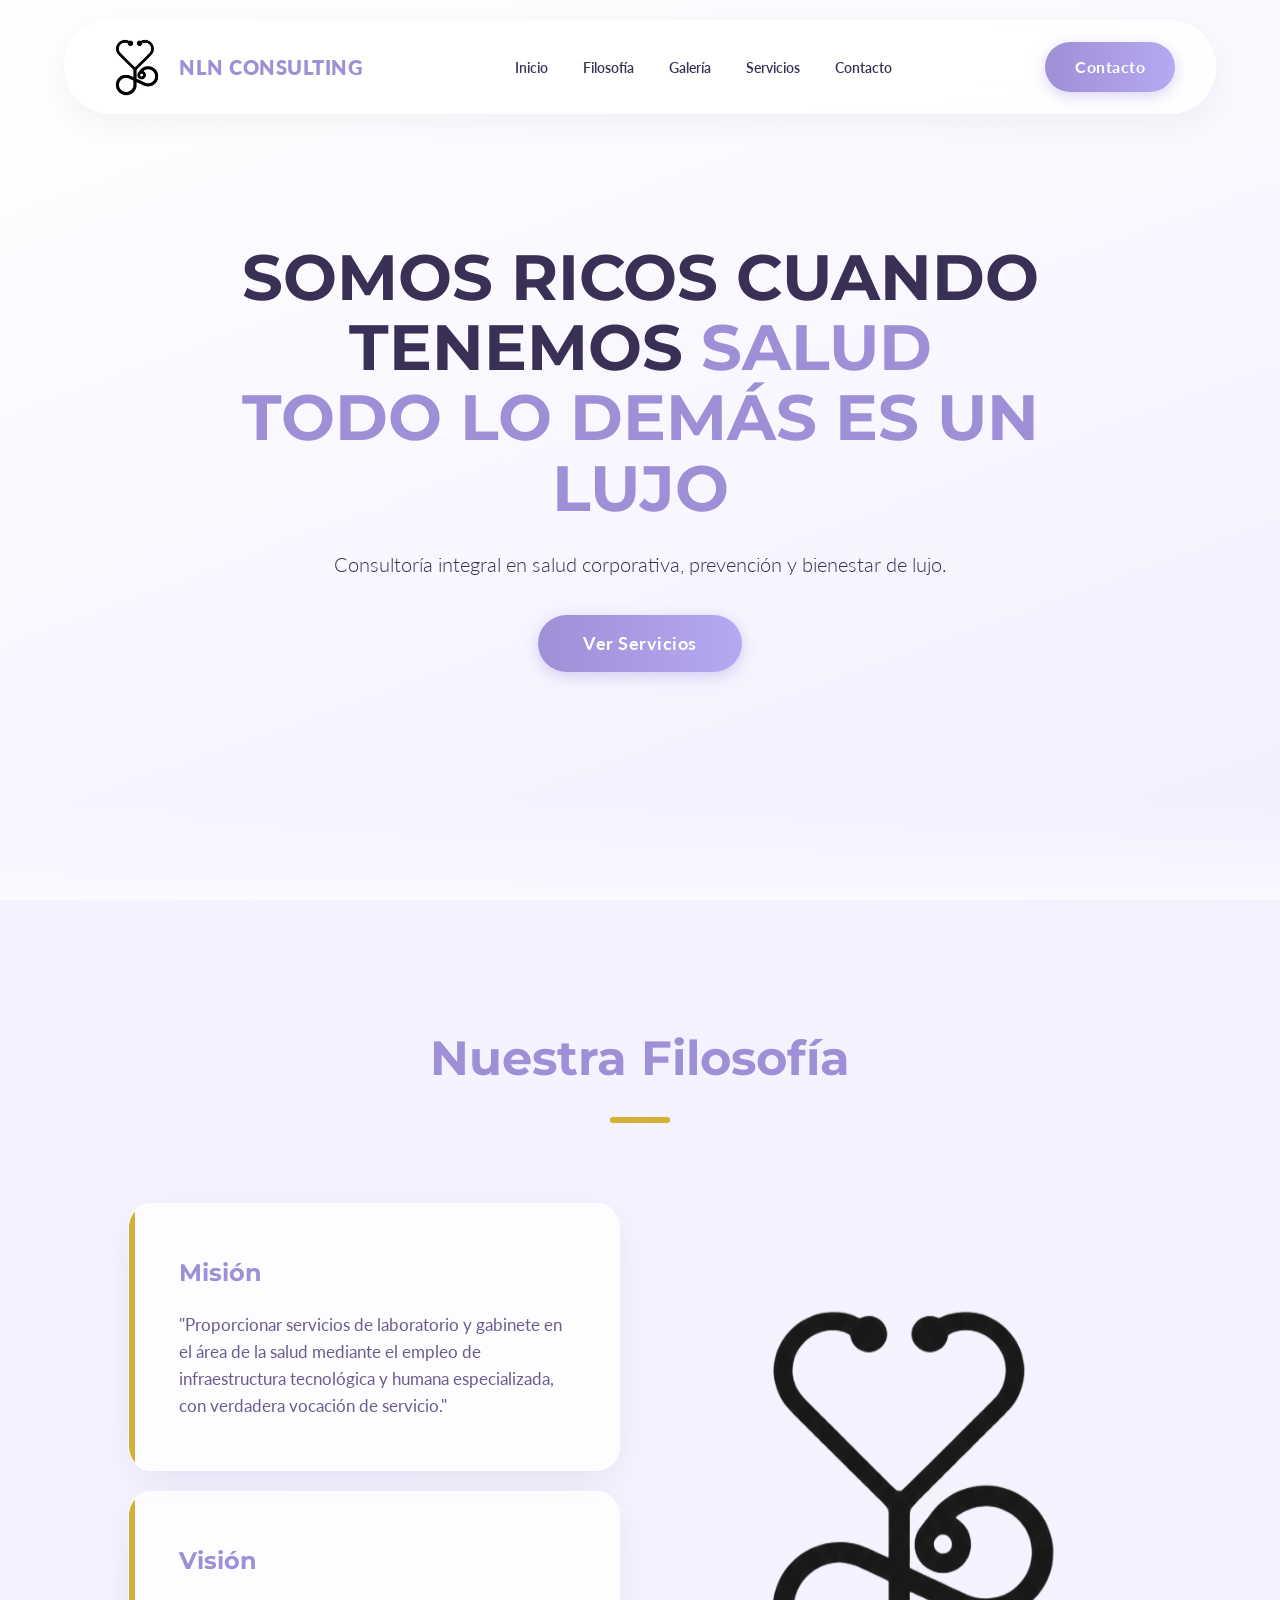
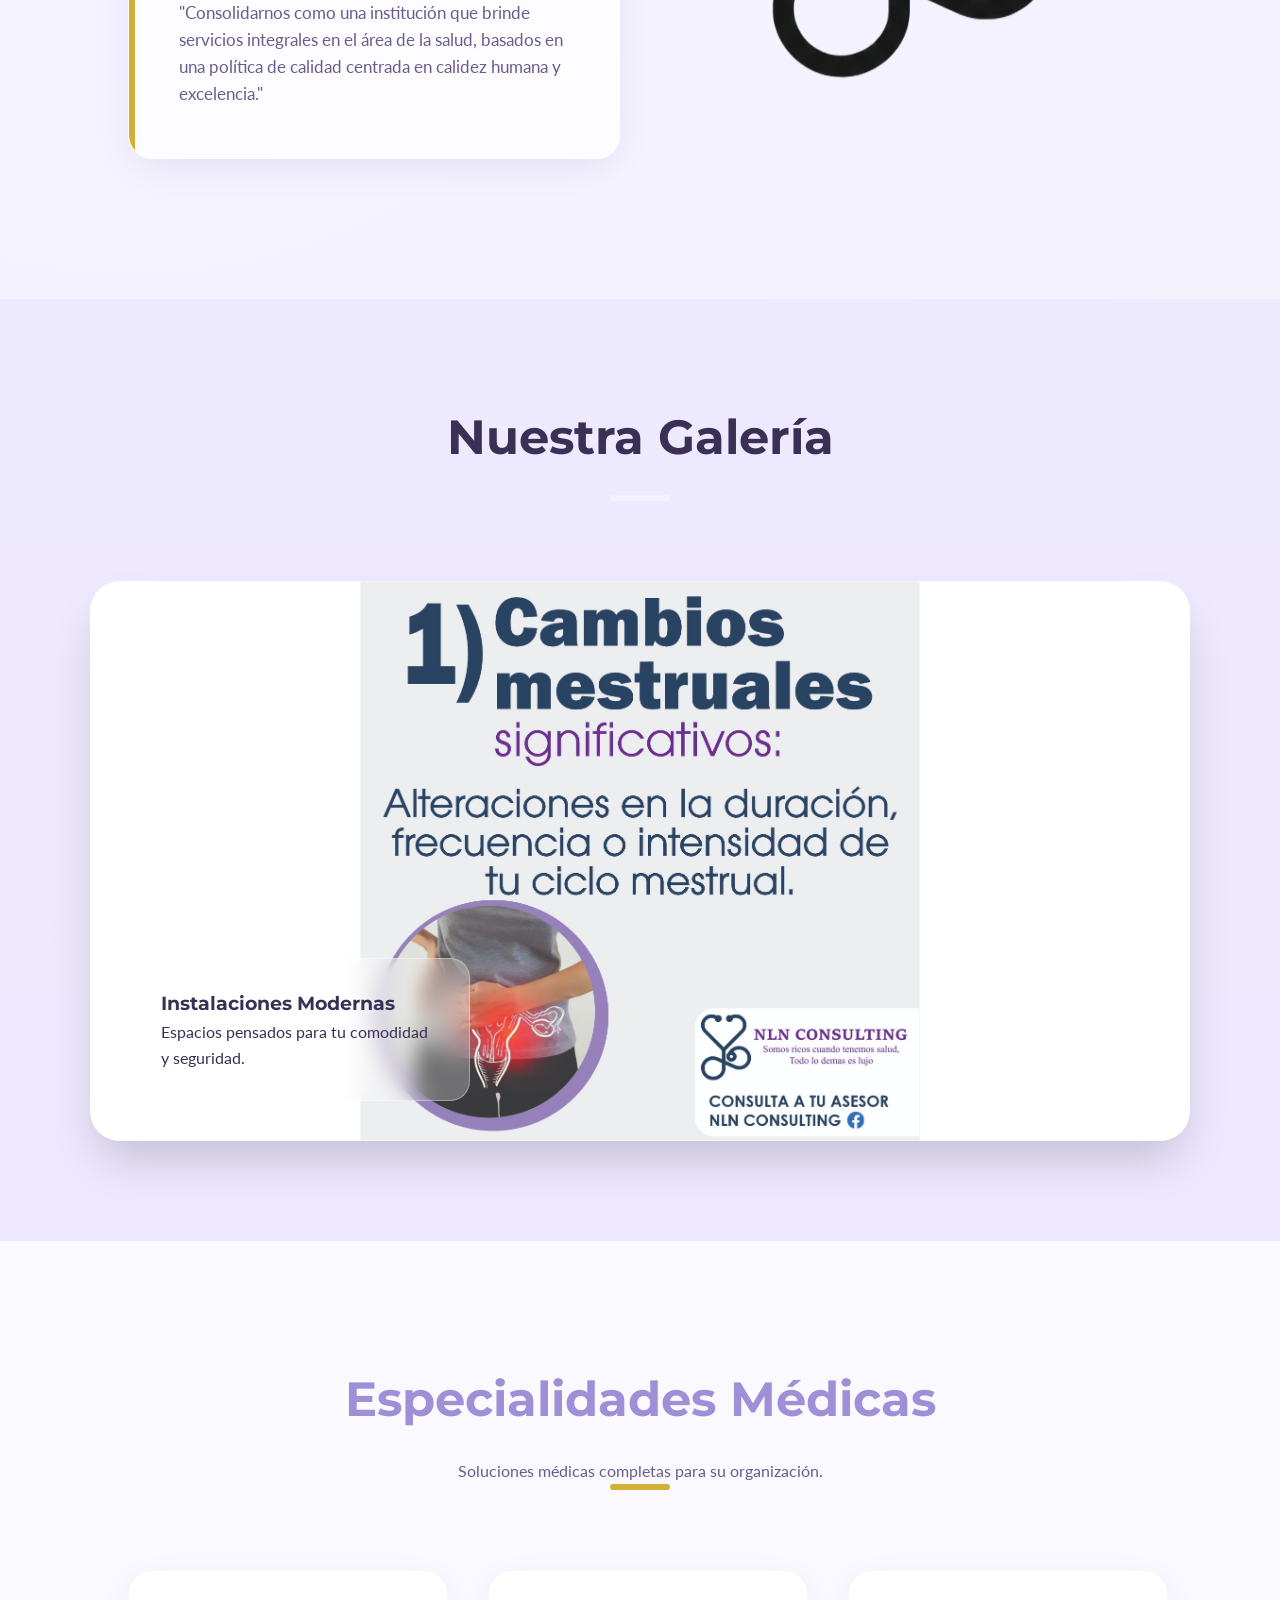
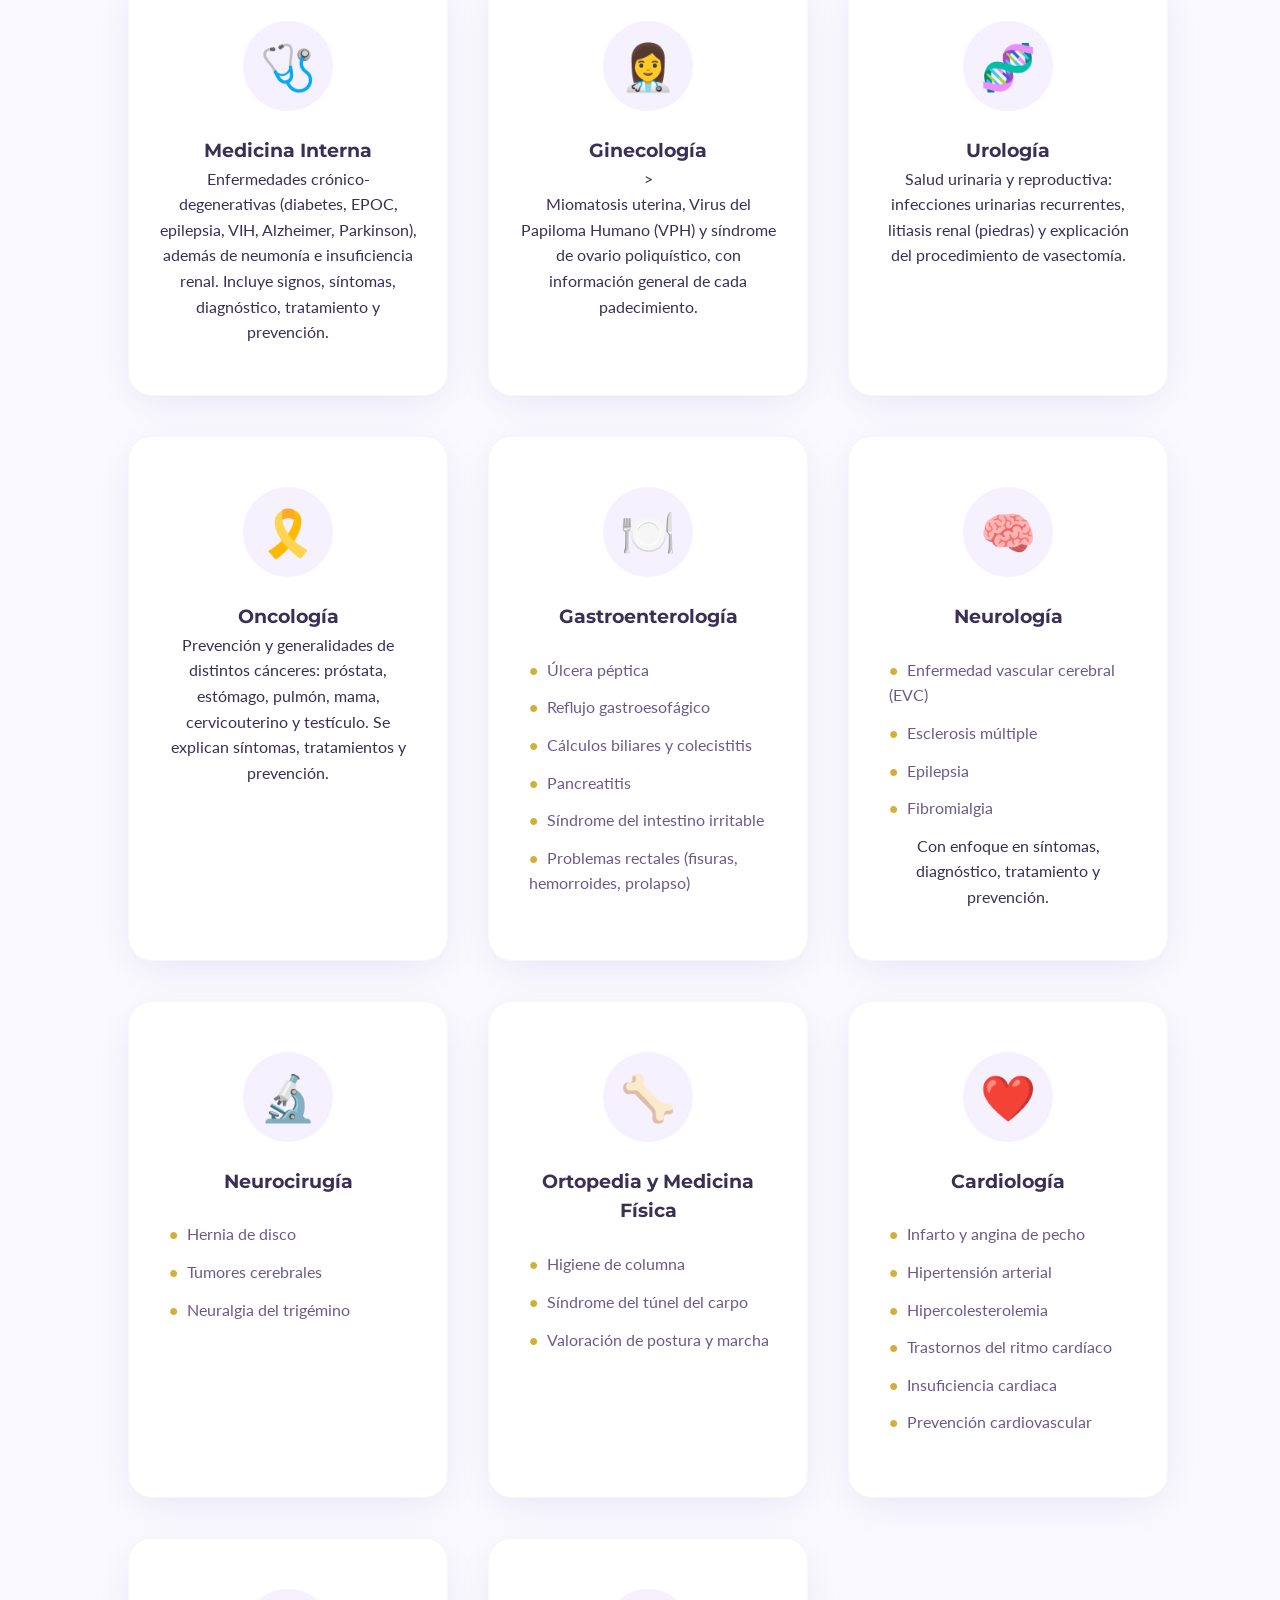
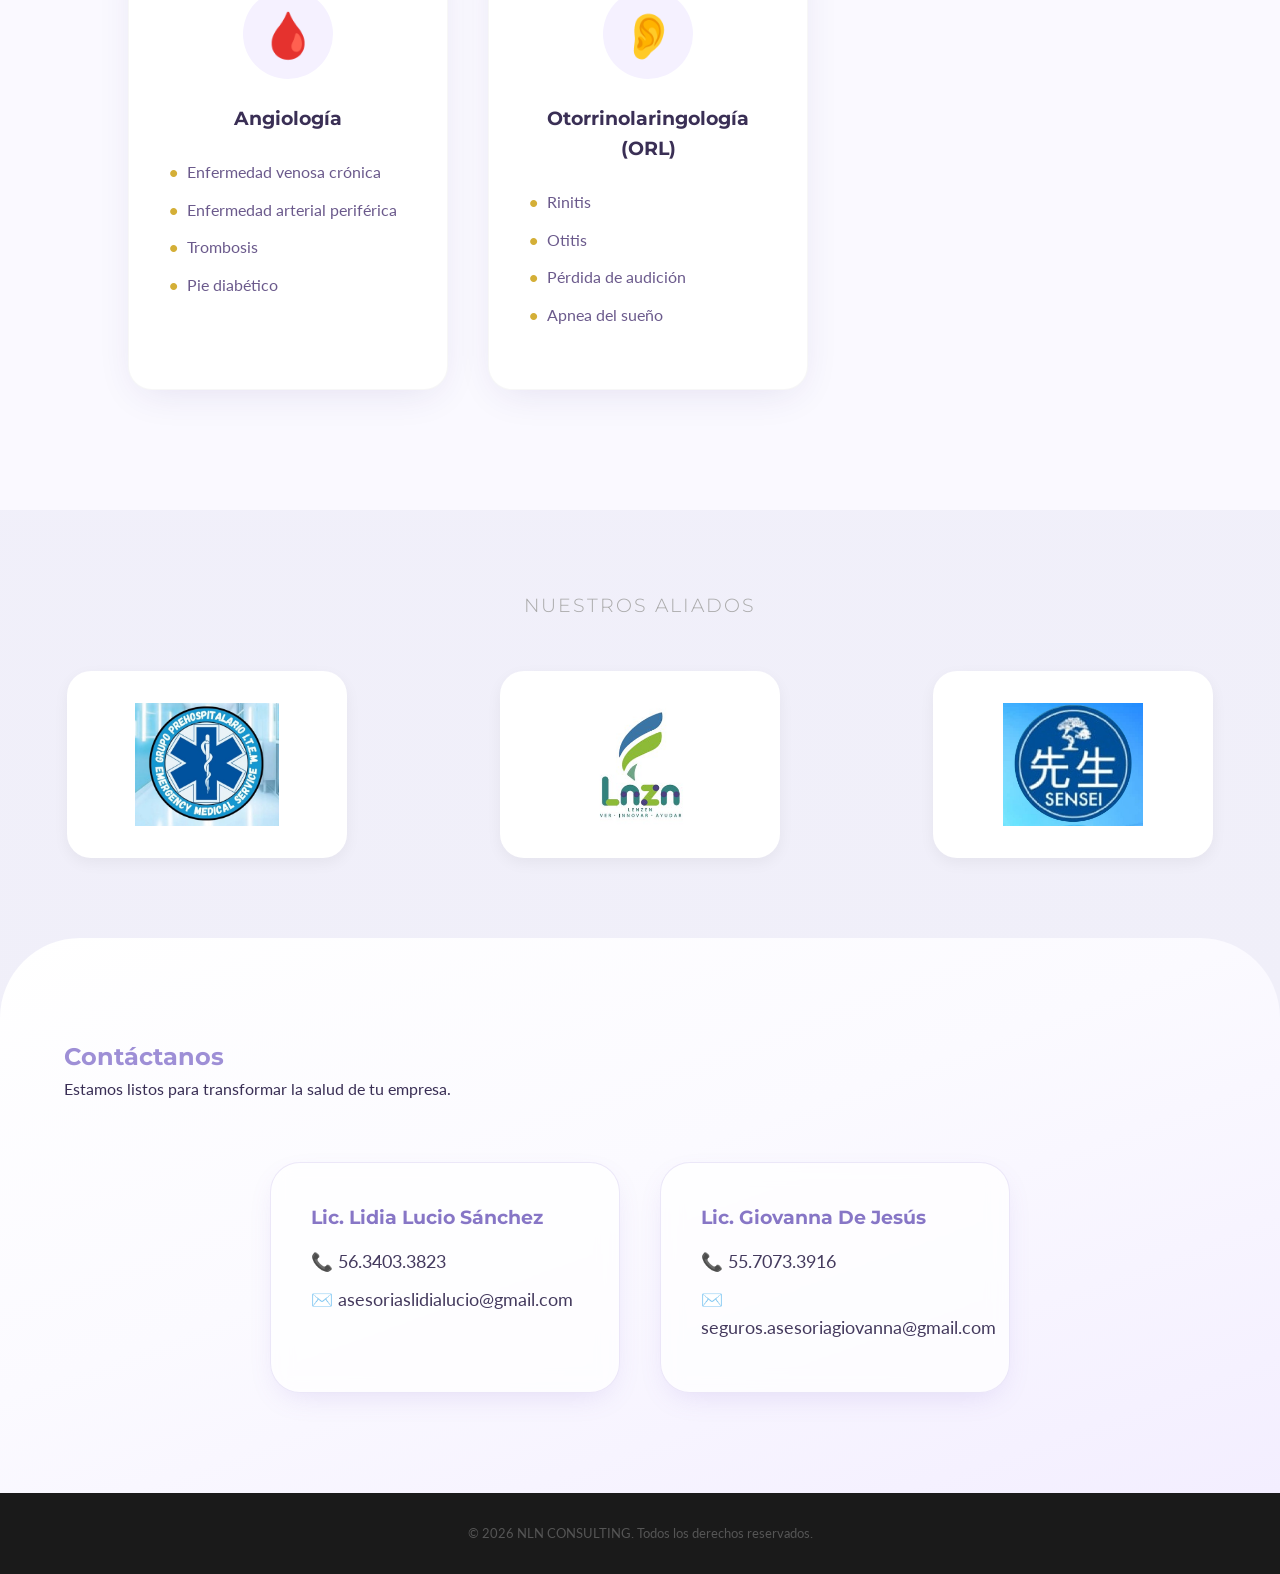
==== index.html @ aa566b7e "Actualizando rutas y corrigiendo mayúsculas para compatibilidad con Railway" ====
<!DOCTYPE html>
<html lang="es">
<head>
    <meta charset="UTF-8">
    <meta name="viewport" content="width=device-width, initial-scale=1.0">
    <link rel="icon" href="logo.ico" type="image/x-icon">
    <link rel="icon" href="logo.png" type="image/png" sizes="32x32">
    <title>NLN Consulting | Salud Corporativa Integral</title>
    <link href="https://fonts.googleapis.com/css2?family=Montserrat:wght@300;500;700;800&family=Lato:wght@300;400;700&display=swap" rel="stylesheet">
    
    <style>
     /* --- 1) CONFIGURACIÓN VISUAL · PALETA LILA SUAVE --- */
:root {
  /* Colores principales suaves */
  --primary: #9E8FD6;           /* Lila suave elegante */
  --primary-dark: #8776C6;      /* Lila un poco más intenso pero no rudo */
  --secondary: #CFC6F7;         /* Lila pastel */
  --secondary-light: #EEE9FF;   /* Lavanda muy clara */
  --accent: #E6DAFF;            /* Pastel para detalles */
  --gold: #D4AF37;

  /* Fondo y textos */
  --bg-body: #FAF9FF;           /* Blanco lavanda muy sutil */
  --text-main: #3A2F55;         /* Gris-lila legible */
  --text-light: #6B5A8C;        /* Secundario suave */

  /* Efectos Glass y sombras suaves */
  --glass-bg: rgba(255, 255, 255, 0.78);
  --glass-border: 1px solid rgba(255, 255, 255, 0.55);
  --glass-blur: blur(14px);
  --shadow-soft: 0 10px 40px -10px rgba(60, 35, 120, 0.12);
  --shadow-hover: 0 20px 50px -12px rgba(120, 90, 200, 0.25);

  --radius-card: 24px;
  --radius-btn: 50px;
}

* { margin: 0; padding: 0; box-sizing: border-box; }
html { scroll-behavior: smooth; }

body {
  font-family: 'Lato', sans-serif;
  color: var(--text-main);
  background-color: var(--bg-body);
  /* Fondo sutil para dar profundidad */
  background-image: radial-gradient(circle at 10% 20%, #F5F3FF 0%, #F0EFF9 90%);
  overflow-x: hidden;
  line-height: 1.6;
}

h1, h2, h3 { font-family: 'Montserrat', sans-serif; font-weight: 700; }

/* --- 2) NAVBAR (MODERNA FLOTANTE) --- */
.navbar {
  position: fixed;
  top: 20px;
  left: 50%;
  transform: translateX(-50%);
  width: 90%;
  max-width: 1200px;
  padding: 15px 40px;
  display: flex;
  justify-content: space-between;
  align-items: center;

  background: rgba(255, 255, 255, 0.85);
  backdrop-filter: var(--glass-blur);
  -webkit-backdrop-filter: var(--glass-blur);
  border: var(--glass-border);
  border-radius: 50px;

  z-index: 1000;
  box-shadow: 0 8px 32px rgba(0, 0, 0, 0.05);
  transition: all 0.3s ease;
}

.navbar.scrolled {
  top: 0;
  width: 100%;
  max-width: 100%;
  border-radius: 0 0 20px 20px;
  padding: 15px 5%;
}

.logo {
  font-size: 20px;
  font-weight: 800;
  color: var(--primary);
  letter-spacing: 0.5px;
  display: flex;
  align-items: center;
  gap: 12px;
}

.logo-icon {
  width: 62px;
  height: 62px;
  border-radius: 50%;
  display: flex;
  align-items: center;
  justify-content: center;
  font-size: 16px;
  color: white;
}

.nav-links { display: flex; gap: 35px; list-style: none; }

.nav-links a {
  text-decoration: none;
  color: var(--text-main);
  font-weight: 600;
  font-size: 0.9rem;
  position: relative;
  transition: color 0.3s;
}

.nav-links a::after {
  content: '';
  position: absolute;
  width: 0; height: 2px;
  bottom: -5px; left: 0;
  background-color: var(--primary);
  transition: width 0.3s;
}

.nav-links a:hover::after { width: 100%; }

/* Botón CTA en tonos suaves */
.btn-cita {
  padding: 12px 30px;
  background: linear-gradient(90deg, var(--primary) 0%, #B6A8F2 100%);
  color: white;
  border-radius: var(--radius-btn);
  text-decoration: none;
  font-weight: bold;
  box-shadow: 0 4px 15px rgba(150, 130, 220, 0.35);
  transition: all 0.3s ease;
  letter-spacing: 0.5px;
}
.btn-cita:hover {
  transform: translateY(-3px);
  box-shadow: 0 8px 20px rgba(140, 120, 220, 0.45);
}

/* --- 3) HERO (GLOBAL) · Base (no afecta a #inicio porque lo sobreescribimos abajo) --- */
.hero {
  min-height: 100vh;
  display: flex; align-items: center; justify-content: center;
  text-align: center;
  color: white;
  padding: 0 20px;
  position: relative;

  /* Mantenemos un estilo por default para otras páginas si lo usas */
  background: linear-gradient(135deg, rgba(45,36,56,0.9), rgba(74,64,99,0.7)),
              url('https://images.unsplash.com/photo-1576091160550-2187d80a16f7?ixlib=rb-1.2.1&auto=format&fit=crop&w=1950&q=80');
  background-size: cover;
  background-attachment: fixed;
  background-position: center;
}

/* Decoración de fondo abstracta */
.hero::before {
  content: '';
  position: absolute; bottom: 0; left: 0;
  width: 100%; height: 100px;
  background: linear-gradient(to top, var(--bg-body), transparent);
}

.hero-content { max-width: 900px; }

.hero h1 {
  font-size: clamp(2.2rem, 5vw, 4rem);
  margin-bottom: 25px;
  line-height: 1.1;
  text-shadow: 0 4px 10px rgba(0,0,0,0.25);
}

.hero p {
  font-size: 1.25rem;
  font-weight: 300;
  margin-bottom: 50px;
  color: rgba(255,255,255,0.9);
}

/* --- 3.1) HERO ESPECÍFICO DE INICIO (CLARO, ELEGANTE) --- */
/* Usamos el ID #inicio para que sea independiente */
#inicio.hero {
  color: var(--text-main);
  background: linear-gradient(160deg, #FFFFFF 0%, #F8F6FF 55%, #F2EEFF 100%);
  background-attachment: scroll; /* Evita el efecto 'fixed' que puede verse pesado */
}

/* Al ser fondo claro, forzamos los textos a tonos oscuros dentro del hero */
#inicio.hero h1,
#inicio.hero p { color: var(--text-main); text-shadow: none; }

/* Si en tu HTML dejaste spans en blanco (#ffffff), los neutralizamos aquí sin tocar el HTML */
#inicio.hero h1 span,
#inicio.hero p span {
  color: var(--primary) !important; /* Lila bonito para resaltar palabras */
}

/* --- 4) SECCIONES GENERALES --- */
section { padding: 120px 10%; position: relative; }

.section-header {
  text-align: center;
  margin-bottom: 80px;
  position: relative;
}

.section-header h2 {
  font-size: clamp(1.8rem, 4vw, 3rem);
  color: var(--primary);
  margin-bottom: 20px;
  position: relative; display: inline-block;
}

.section-header .line {
  width: 60px; height: 6px;
  background: var(--gold);
  margin: 0 auto; border-radius: 10px;
  transition: width 0.3s;
}
.section-header:hover .line { width: 120px; }

/* --- 5) FILOSOFÍA (Glass Cards) --- */
.philosophy-grid {
   display: flex;
    align-items: center;
    gap: 40px;
}

.philosophy-text {
    flex: 1;
}

.philosophy-logo {
    flex: 1;
    display: flex;
    justify-content: center;
    align-items: center;
}


.philosophy-logo img {
    width: 100%;
    height: auto;
    max-width: 410px; /* controla qué tan grande lo quieres */
    opacity: 0.9; /* opcional, elegante */
}

/* Tarjetas */
.philosophy-card {
    background: #fff;
    padding: 25px;
    border-radius: 12px;
    margin-bottom: 20px;
    box-shadow: 0 10px 25px rgba(0,0,0,0.08);
}


.philosophy-card {
  background: var(--glass-bg);
  border: var(--glass-border);
  padding: 50px;
  border-radius: var(--radius-card);
  box-shadow: var(--shadow-soft);
  transition: all 0.4s cubic-bezier(0.175, 0.885, 0.32, 1.275);
  position: relative; overflow: hidden;
}

.philosophy-card::before {
  content: ''; position: absolute; top: 0; left: 0;
  width: 6px; height: 100%;
  background: var(--gold);
  transition: height 0.3s;
}

.philosophy-card:hover {
  transform: translateY(-15px);
  box-shadow: var(--shadow-hover);
}

.philosophy-card h3 {
  color: var(--primary);
  margin-bottom: 20px;
  display: flex; align-items: center; gap: 15px;
  font-size: 1.5rem;
}
.philosophy-card p { color: var(--text-light); font-size: 1.05rem; }

/* --- 6) CARRUSEL --- */
.carousel-section {
  padding: 100px 0;
  background: linear-gradient(180deg, #EEEAFE 0%, #EDE7FF 100%);
  position: relative;
}

.carousel-container {
  width: 100%; max-width: 1100px; margin: 0 auto;
  height: 560px;
  border-radius: 30px;
  background-color: #ffffff; /* color de las bandas */
  box-shadow: 0 25px 50px -12px rgba(0, 0, 0, 0.2);
  overflow: hidden; position: relative;
}

.slide {
  position: absolute; inset: 0;
  opacity: 0; transform: scale(1.06);
  transition: opacity 1s ease, transform 6s linear;
  background-size: contain; 
  background-position: center;
  background-repeat: no-repeat;

}
.slide.active { opacity: 1; transform: scale(1); }

.slide-caption {
  position: absolute; left: 40px; right: 40px; bottom: 40px;
  background: rgba(255, 255, 255, 0.28);
  backdrop-filter: blur(10px);
  border: 1px solid rgba(255,255,255,0.35);
  padding: 30px; border-radius: 20px;
  color: var(--text-main);
  max-width: 340px;
  animation: fadeInUp 0.8s ease forwards;
}

/* --- 7) SERVICIOS --- */
.services-section { background-color: var(--bg-body); }

.services-grid {
  display: grid;
  grid-template-columns: repeat(auto-fit, minmax(320px, 1fr));
  gap: 40px; max-width: 1200px; margin: 0 auto;
}

.service-card {
  background: #ffffff;
  padding: 50px 30px;
  border-radius: var(--radius-card);
  text-align: center;
  border: 1px solid rgba(0,0,0,0.03);
  box-shadow: var(--shadow-soft);
  transition: all 0.4s ease;
  position: relative; z-index: 1;
}

.service-card:hover {
  transform: translateY(-10px);
  box-shadow: var(--shadow-hover);
}

.icon-box {
  font-size: 45px; margin-bottom: 25px;
  color: var(--primary);
  background: #F5F1FF;
  width: 90px; height: 90px; border-radius: 50%;
  display: inline-flex; align-items: center; justify-content: center;
  transition: transform 0.3s, background 0.3s, color 0.3s;
}

.service-card:hover .icon-box {
  transform: rotate(10deg) scale(1.1);
  background: var(--secondary); color: white;
}

.service-card ul {
  text-align: left; margin-top: 25px; list-style: none; color: var(--text-light);
}
.service-card li { margin-bottom: 12px; padding-left: 10px; }
.service-card li::before { content: "• "; color: var(--gold); font-weight: bold; margin-right: 5px; }

/* --- 8) PARTNERS --- */
.partners { padding: 80px 0; }
.partner-logos {
  display: flex; justify-content: center; gap: 30px; flex-wrap: wrap; margin-top: 50px;
}
/* Tarjeta base (puedes mantener tus estilos, ajusté padding y bordes) */
.partner-item {
  display: flex;
  align-items: center;
  justify-content: center;
  padding: 24px;                /* antes tenías 75px, era demasiado y puede “apretar” el logo */
  background: #fff;
  border-radius: 24px;          /* 55px es válido, pero 24px se ve más sobrio; ajusta a gusto */
  font-weight: 700;
  color: #999;
  box-shadow: 0 5px 15px rgba(0,0,0,0.05);
  transition: 0.3s;
  border: 1px solid transparent;

  /* Tamaño máximo del “marco” de cada logo */
  width: 100%;
  max-width: 280px;            /* controla el ancho de la tarjeta */
  aspect-ratio: 3 / 2;         /* crea una caja estable (3:2). Puedes usar 16/9 o 1/1 */
  overflow: hidden;            /* por si entra un logo con proporción rara */
}

/* Hover */
.partner-item:hover {
  color: var(--primary);
  border-color: var(--secondary);
  transform: translateY(-5px);
}

/* Imagen del logo: que conserve proporción y nunca se deforme */
.partner-item img {
  display: block;
  max-width: 90%;
  max-height: 90%;
  width: auto;                 /* ¡importante! que no estire horizontal */
  height: auto;                /* ¡importante! que no estire vertical */
  object-fit: contain;         /* encaja sin deformar dentro de la tarjeta */
  object-position: center;     /* centrado perfecto */
}

/* Grid contenedor (opcional si ya tienes estilos para .partner-logos) */
.partner-logos {
  display: grid;
  grid-template-columns: repeat(3, minmax(140px, 1fr));
  gap: 20px;
  justify-items: center;
  align-items: center;
}


/* --- 9) CONTACTO (GLOBAL) --- */
.contact {
  /* Antes era un gradiente oscuro; lo suavizamos globalmente */
  background: linear-gradient(180deg, #FFFFFF 0%, #F7F4FF 100%);
  color: var(--text-main);
  border-top-left-radius: 80px;
  border-top-right-radius: 80px;
  padding: 100px 5%;
}

/* --- 9.1) CONTACTO ESPECÍFICO #contacto (más blanco/elegante) --- */
#contacto.contact {
  background: linear-gradient(160deg, #FFFFFF 0%, #FBFAFF 45%, #F3EEFF 100%);
}

.contact-flex {
  display: flex; justify-content: center; gap: 40px; margin-top: 60px; flex-wrap: wrap;
}

.contact-box {
  background: rgba(255,255,255,0.75);
  padding: 40px; border-radius: 30px; width: 350px;
  backdrop-filter: blur(10px);
  border: 1px solid rgba(160,140,220,0.20);
  transition: transform 0.3s, background 0.3s, border-color 0.3s, box-shadow 0.3s;
  box-shadow: 0 10px 30px -10px rgba(120, 90, 200, 0.18);
}

.contact-box:hover {
  transform: translateY(-4px);
  background: rgba(255,255,255,0.92);
  border-color: rgba(120,90,200,0.35);
  box-shadow: 0 18px 40px -14px rgba(120, 90, 200, 0.28);
}

.contact h2 { color: var(--primary); }
.contact-box h3 { margin-bottom: 15px; color: var(--primary-dark); }
.contact-box p { font-size: 1.1rem; margin-bottom: 10px; opacity: 0.95; }

/* --- 10) ANIMACIONES DE SCROLL (REVEAL) --- */
.reveal { opacity: 0; transform: translateY(50px); transition: all 0.8s ease; }
.reveal.active { opacity: 1; transform: translateY(0); }

@keyframes fadeInUp {
  from { opacity: 0; transform: translateY(30px); }
  to { opacity: 1; transform: translateY(0); }
}

/* --- 11) RESPONSIVE --- */
@media (max-width: 768px) {
  .navbar {
    width: 100%; top: 0; border-radius: 0;
    justify-content: space-between; padding: 15px 20px;
  }
  .nav-links { display: none; }

  .hero h1 { font-size: clamp(1.8rem, 6vw, 2.5rem); }
  .philosophy-grid { grid-template-columns: 1fr; }
  .section-header h2 { font-size: 2rem; }
  .carousel-container { height: 400px; }
  .contact { border-radius: 40px 40px 0 0; }
}

    </style>
</head>
<body>

    <nav class="navbar">
        <div class="logo">
            <img class="logo-icon" src="logo.png" alt="NLN Consulting" />
            <span class="logo-text">NLN CONSULTING</span>
        </div>
        <ul class="nav-links">
            <li><a href="#inicio">Inicio</a></li>
            <li><a href="#nosotros">Filosofía</a></li>
            <li><a href="#galeria">Galería</a></li>
            <li><a href="#servicios">Servicios</a></li>
            <li><a href="#contacto">Contacto</a></li>
        </ul>
        <a href="#contacto" class="btn-cita">Contacto</a>
    </nav>


<section id="inicio" class="hero">
  <div class="hero-content">
    <h1>
      SOMOS RICOS CUANDO <br>
      TENEMOS <span style="color:#ffffff;">SALUD</span><br>
      <span style="color:#ffffff;">TODO LO DEMÁS ES UN LUJO</span>
    </h1>
    <p>Consultoría integral en salud corporativa, prevención y bienestar de lujo.</p>
    <a href="#servicios" class="btn-cita" style="padding: 18px 45px; font-size: 1.1rem;">Ver Servicios</a>
  </div>
</section>


<section id="nosotros" class="philosophy-section reveal">
    <div class="section-header">
        <h2>Nuestra Filosofía</h2>
        <div class="line"></div>
    </div>

    <div class="philosophy-grid container">
        <!-- Texto -->
        <div class="philosophy-text">
            <div class="philosophy-card">
                <h3>Misión</h3>
                <p>"Proporcionar servicios de laboratorio y gabinete en el área de la salud mediante el empleo de infraestructura tecnológica y humana especializada, con verdadera vocación de servicio."</p>
            </div>

            <div class="philosophy-card">
                <h3>Visión</h3>
                <p>"Consolidarnos como una institución que brinde servicios integrales en el área de la salud, basados en una política de calidad centrada en calidez humana y excelencia."</p>
            </div>
        </div>

        <!-- Logo -->
        <div class="philosophy-logo">
            <img class="logo-icon" src="logo.png" alt="NLN Consulting">
        </div>
    </div>
</section>

<section id="galeria" class="carousel-section reveal">
    <div class="section-header">
        <h2 style="color:var(--white);">Nuestra Galería</h2>
        <div class="line" style="background:rgba(255,255,255,0.3);"></div>
    </div>
    
    <div class="carousel-container">

        <div class="slide active" style="background-image: url('CARRUEL/1.jpeg');">
            <div class="slide-caption">
                <h3>Instalaciones Modernas</h3>
                <p>Espacios pensados para tu comodidad y seguridad.</p>
            </div>
        </div>

        <div class="slide" style="background-image: url('CARRUEL/2.jpeg');">
            <div class="slide-caption">
                <h3>Área de Atención</h3>
                <p>Atención cálida y profesional desde tu llegada.</p>
            </div>
        </div>

        <div class="slide" style="background-image: url('CARRUEL/3.jpeg');">
            <div class="slide-caption">
                <h3>Equipo Especializado</h3>
                <p>Tecnología confiable para diagnósticos precisos.</p>
            </div>
        </div>

        <div class="slide" style="background-image: url('CARRUEL/4.jpeg');">
            <div class="slide-caption">
                <h3>Laboratorio Clínico</h3>
                <p>Procesos seguros y resultados confiables.</p>
            </div>
        </div>

        <div class="slide" style="background-image: url('CARRUEL/5.jpeg');">
            <div class="slide-caption">
                <h3>Áreas Limpias y Seguras</h3>
                <p>Cumpliendo con los más altos estándares de higiene.</p>
            </div>
        </div>

        <div class="slide" style="background-image: url('CARRUEL/6.jpeg');">
            <div class="slide-caption">
                <h3>Confianza y Profesionalismo</h3>
                <p>Cuidamos tu salud con compromiso.</p>
            </div>
        </div>

    </div>
</section>

    <section id="servicios" class="services-section reveal">
 <div class="section-header">
    <h2>Especialidades Médicas</h2>
    <p style="color:var(--text-light);">Soluciones médicas completas para su organización.</p>
    <div class="line"></div>
</div>

<div class="services-grid">
    <!-- Tarjeta 1: Especialidades (A) -->



<div class="services-grid">

  <!-- 1. Medicina Interna -->
  <div class="service-card">
    <div class="icon-box">🩺</div>
    <h3>Medicina Interna</h3>
    <p>Enfermedades crónico-degenerativas (diabetes, EPOC, epilepsia, VIH, Alzheimer, Parkinson), además de neumonía e insuficiencia renal. Incluye signos, síntomas, diagnóstico, tratamiento y prevención.</p><!-- [1](https://correoipn-my.sharepoint.com/personal/alopezh2003_alumno_ipn_mx/Documents/Microsoft%20Copilot%20Chat%20Files/NLN%20CONSULTING(1).pdf).pdf) -->
  </div>

  <!-- 2. Ginecología -->
  <div class="service-card">
    <div class="icon-box">👩‍⚕️</div>
    <h3>Ginecología</h3>
   >
    <p>Miomatosis uterina, Virus del Papiloma Humano (VPH) y síndrome de ovario poliquístico, con información general de cada padecimiento.</p><!-- [1](https://correoipn-my.sharepoint.com/personal/alopezh2003_alumno_ipn_mx/Documents/Microsoft%20Copilot%20Chat%20Files/NLN%20CONSULTING(1).pdf).pdf) -->
  </div>

  <!-- 3. Urología -->
  <div class="service-card">
    <div class="icon-box">🧬</div>
   
    <h3>Urología</h3>
    <p>Salud urinaria y reproductiva: infecciones urinarias recurrentes, litiasis renal (piedras) y explicación del procedimiento de vasectomía.</p><!-- [1](https://correoipn-my.sharepoint.com/personal/alopezh2003_alumno_ipn_mx/Documents/Microsoft%20Copilot%20Chat%20Files/NLN%20CONSULTING(1).pdf).pdf) -->
  </div>

  <!-- 4. Oncología -->
  <div class="service-card">
    <div class="icon-box">🎗️</div>
    <h3>Oncología</h3>
    <p>Prevención y generalidades de distintos cánceres: próstata, estómago, pulmón, mama, cervicouterino y testículo. Se explican síntomas, tratamientos y prevención.</p><!-- [1](https://correoipn-my.sharepoint.com/personal/alopezh2003_alumno_ipn_mx/Documents/Microsoft%20Copilot%20Chat%20Files/NLN%20CONSULTING(1).pdf).pdf) -->
  </div>

  <!-- 5. Gastroenterología -->
  <div class="service-card">
    <div class="icon-box">🍽️</div>
    <h3>Gastroenterología</h3>
    <ul>
      <li>Úlcera péptica</li>
      <li>Reflujo gastroesofágico</li>
      <li>Cálculos biliares y colecistitis</li>
      <li>Pancreatitis</li>
           <li>Síndrome del intestino irritable</li>
      <li>Problemas rectales (fisuras, hemorroides, prolapso)</li>
    </ul><!-- [1](https://correoipn-my.sharepoint.com/personal/alopezh2003_alumno_ipn_mx/Documents/Microsoft%20Copilot%20Chat%20Files/NLN%20CONSULTING(1).pdf).pdf) -->
  </div>

  <!-- 6. Neurología -->
  <div class="service-card">
    <div class="icon-box">🧠</div>
    <h3>Neurología</h3>
   
    <ul>
      <li>Enfermedad vascular cerebral (EVC)</li>
      <li>Esclerosis múltiple</li>
      <li>Epilepsia</li>
      <li>Fibromialgia</li>
    </ul>
    <p>Con enfoque en síntomas, diagnóstico, tratamiento y prevención.</p><!-- [1](https://correoipn-my.sharepoint.com/personal/alopezh2003_alumno_ipn_mx/Documents/Microsoft%20Copilot%20Chat%20Files/NLN%20CONSULTING(1).pdf).pdf) -->
  </div>

  <!-- 7. Neurocirugía -->
  <div class="service-card">
    <div class="icon-box">🔬</div>
    <h3>Neurocirugía</h3>
    <ul>
      <li>Hernia de disco</li>
      <li>Tumores cerebrales</li>
      <li>Neuralgia del trigémino</li>
    </ul><!-- [1](https://correoipn-my.sharepoint.com/personal/alopezh2003_alumno_ipn_mx/Documents/Microsoft%20Copilot%20Chat%20Files/NLN%20CONSULTING(1).pdf).pdf) -->
  </div>

  <!-- 8. Ortopedia y Medicina Física -->
  <div class="service-card">
    <div class="icon-box">🦴</div>
    <h3>Ortopedia y Medicina Física</h3>
    <ul>
      <li>Higiene de columna</li>
      <li>Síndrome del túnel del carpo</li>
      <li>Valoración de postura y marcha</li>
    </ul><!-- [1](https://correoipn-my.sharepoint.com/personal/alopezh2003_alumno_ipn_mx/Documents/Microsoft%20Copilot%20Chat%20Files/NLN%20CONSULTING(1).pdf).pdf) -->
  </div>

  <!-- 9. Cardiología -->
  <div class="service-card">
    <div class="icon-box">❤️</div>
    <h3>Cardiología</h3>
    <ul>
      <li>Infarto y angina de pecho</li>
      <li>Hipertensión arterial</li>
      <li>Hipercolesterolemia</li>
      <li>Trastornos del ritmo cardíaco</li>
      <li>Insuficiencia cardiaca</li>
      <li>Prevención cardiovascular</li>
    </ul><!-- [1](https://correoipn-my.sharepoint.com/personal/alopezh2003_alumno_ipn_mx/Documents/Microsoft%20Copilot%20Chat%20Files/NLN%20CONSULTING(1).pdf).pdf) -->
  </div>

  <!-- 10. Angiología -->
  <div class="service-card">
    <div class="icon-box">🩸</div>
    <h3>Angiología</h3>
    <ul>
      <li>Enfermedad venosa crónica</li>
      <li>Enfermedad arterial periférica</li>
      <li>Trombosis</li>
      <li>Pie diabético</li>
    </ul><!-- [1](https://correoipn-my.sharepoint.com/personal/alopezh2003_alumno_ipn_mx/Documents/Microsoft%20Copilot%20Chat%20Files/NLN%20CONSULTING(1).pdf).pdf) -->
  </div>

  <!-- 11. Ot1. Otorrinolaringología (ORL) -->
  <div class="service-card">
    <div class="icon-box">👂</div>
   
    <h3>Otorrinolaringología (ORL)</h3>
    <ul>
      <li>Rinitis</li>
      <li>Otitis</li>
      <li>Pérdida de audición</li>
      <li>Apnea del sueño</li>
    </ul><!-- [1](https://correoipn-my.sharepoint.com/personal/alopezh2003_alumno_ipn_mx/Documents/Microsoft%20Copilot%20Chat%20Files/NLN%20CONSULTING(1).pdf).pdf) -->
  </div>







    </section>
<div class="partners container reveal">
  <div class="section-header" style="margin-bottom: 20px;">
    <h3 style="color:#aaa; font-weight:300; font-size:1.2rem; text-transform: uppercase; letter-spacing: 2px;">
      Nuestros Aliados
    </h3>
  </div>

  <div class="partner-logos">
    <!-- ITEM Prehospitalario -->
    <a class="partner-item" href="#" aria-label="ITEM Prehospitalario" title="ITEM Prehospitalario">
      <img 
        src="item.png" 
        alt="Logo de ITEM Prehospitalario" 
        loading="lazy"
        width="180" height="64"
      />
    </a>

    <!-- Óptica LENZEN -->
    <a class="partner-item" href="#" aria-label="Óptica LENZEN" title="Óptica LENZEN">
      <img 
        src="lnzn.png" 
        alt="Logo de Óptica LENZEN" 
        loading="lazy"
        width="180" height="64"
      />
    </a>

    <!-- Laboratorio SENSEI -->
    <a class="partner-item" href="#" aria-label="Laboratorio SENSEI" title="Laboratorio SENSEI">
      <img 
        src="sensei.png" 
        alt="Logo de Laboratorio SENSEI" 
        loading="lazy"
        width="180" height="64"
      />
    </a>
  </div>
</div>

    <section id="contacto" class="contact reveal">
        <div class="container">
            <h2>Contáctanos</h2>
            <p>Estamos listos para transformar la salud de tu empresa.</p>
            
            <div class="contact-flex">
                <div class="contact-box">
                    <h3>Lic. Lidia Lucio Sánchez</h3>
                    <p>📞 56.3403.3823</p>
                    <p>✉️ asesoriaslidialucio@gmail.com</p>
                </div>
                <div class="contact-box">
                    <h3>Lic. Giovanna De Jesús</h3>
                    <p>📞 55.7073.3916</p>
                    <p>✉️ seguros.asesoriagiovanna@gmail.com</p>
                </div>
            </div>
        </div>
    </section>

    <footer style="background:#1a1a1a; color:#555; padding:30px; text-align:center; font-size:13px;">
        <p>&copy; 2026 NLN CONSULTING. Todos los derechos reservados.</p>
    </footer>

    <script>
        // 1. Lógica del Carrusel
        let currentSlide = 0;
        const slides = document.querySelectorAll('.slide');
        
        function nextSlide() {
            slides[currentSlide].classList.remove('active');
            currentSlide = (currentSlide + 1) % slides.length;
            slides[currentSlide].classList.add('active');
        }
        setInterval(nextSlide, 5000); // 5 segundos

        // 2. Efecto Navbar al hacer Scroll
        window.addEventListener('scroll', function() {
            const navbar = document.querySelector('.navbar');
            if (window.scrollY > 50) {
                navbar.classList.add('scrolled');
            } else {
                navbar.classList.remove('scrolled');
            }
        });

        // 3. SCROLL REVEAL (Animación de bienvenida al bajar)
        // Esto detecta cuando una sección entra en pantalla y le añade la clase 'active'
        const revealElements = document.querySelectorAll('.reveal');

        const revealOnScroll = () => {
            const windowHeight = window.innerHeight;
            const elementVisible = 150;

            revealElements.forEach((element) => {
                const elementTop = element.getBoundingClientRect().top;
                if (elementTop < windowHeight - elementVisible) {
                    element.classList.add('active');
                }
            });
        };

        window.addEventListener('scroll', revealOnScroll);
        // Llamar una vez al inicio para cargar lo que ya se ve
        revealOnScroll();
    </script>

</body>
</html>
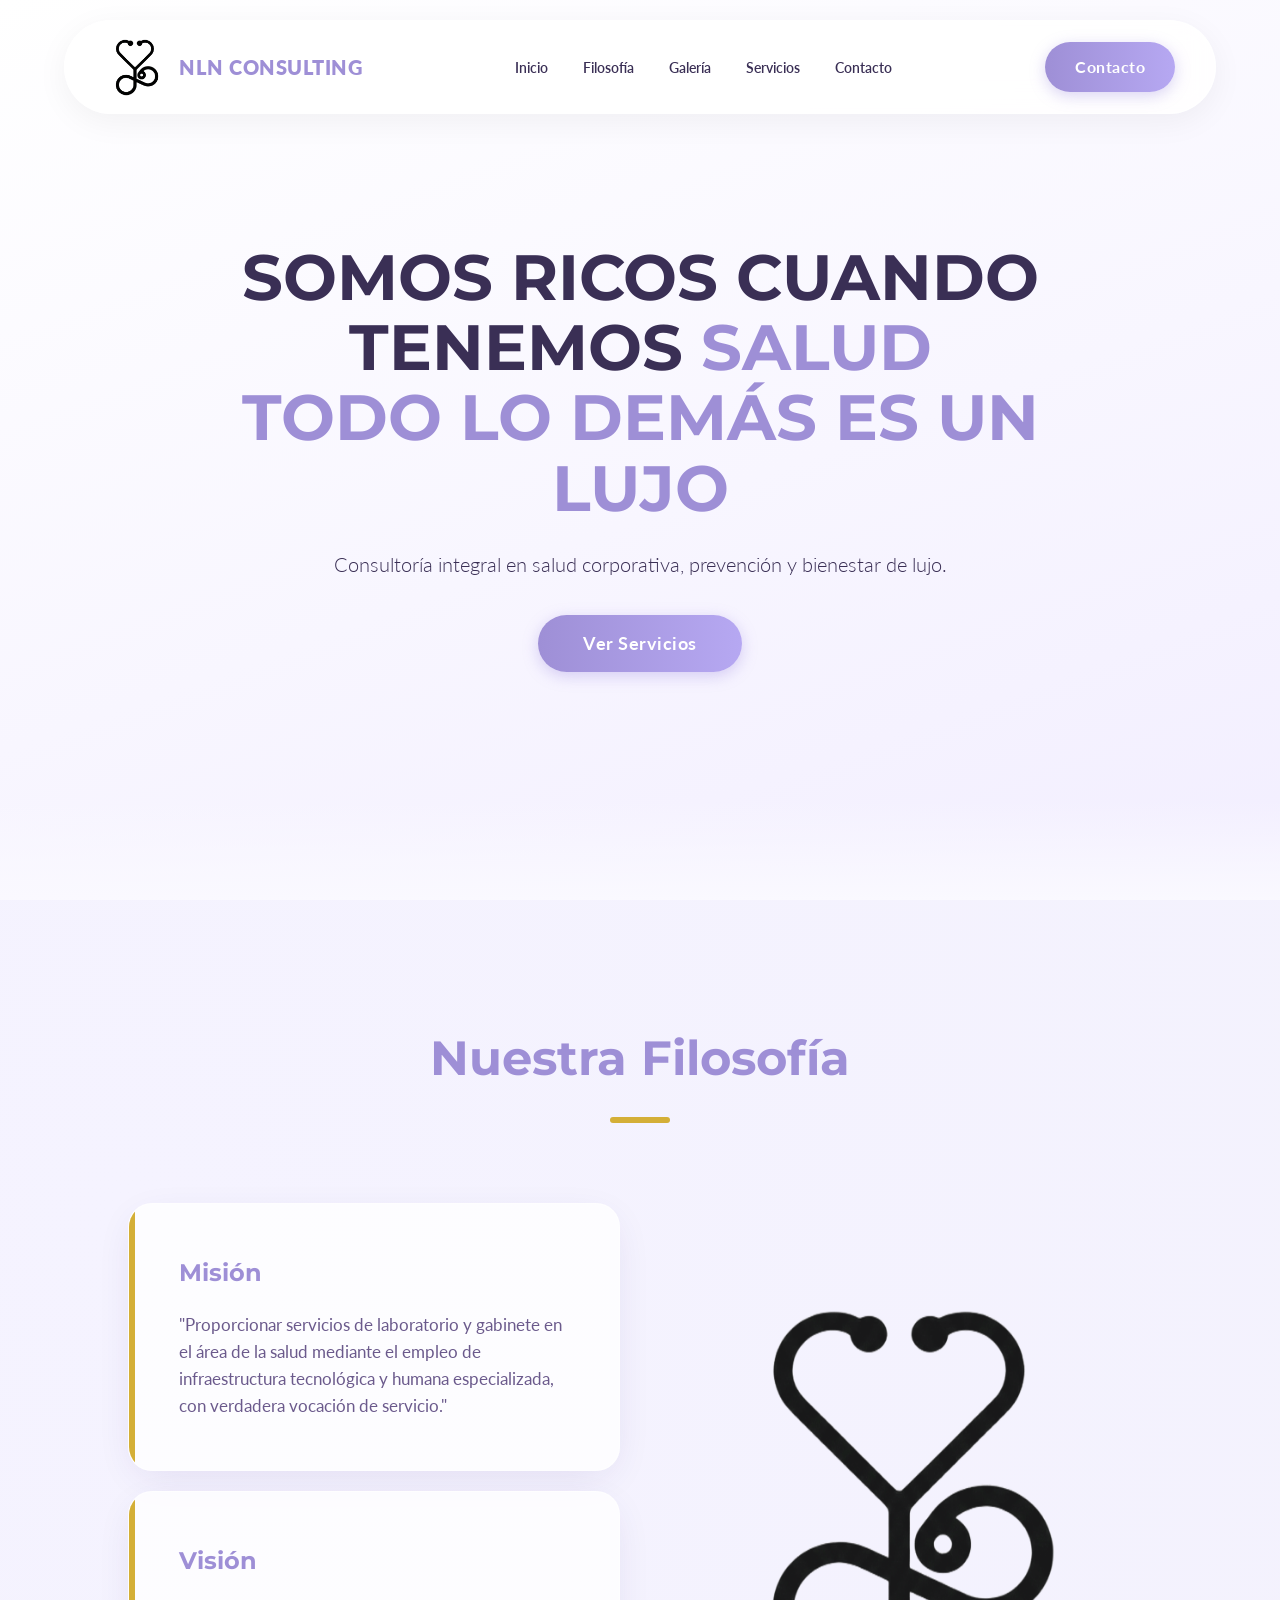
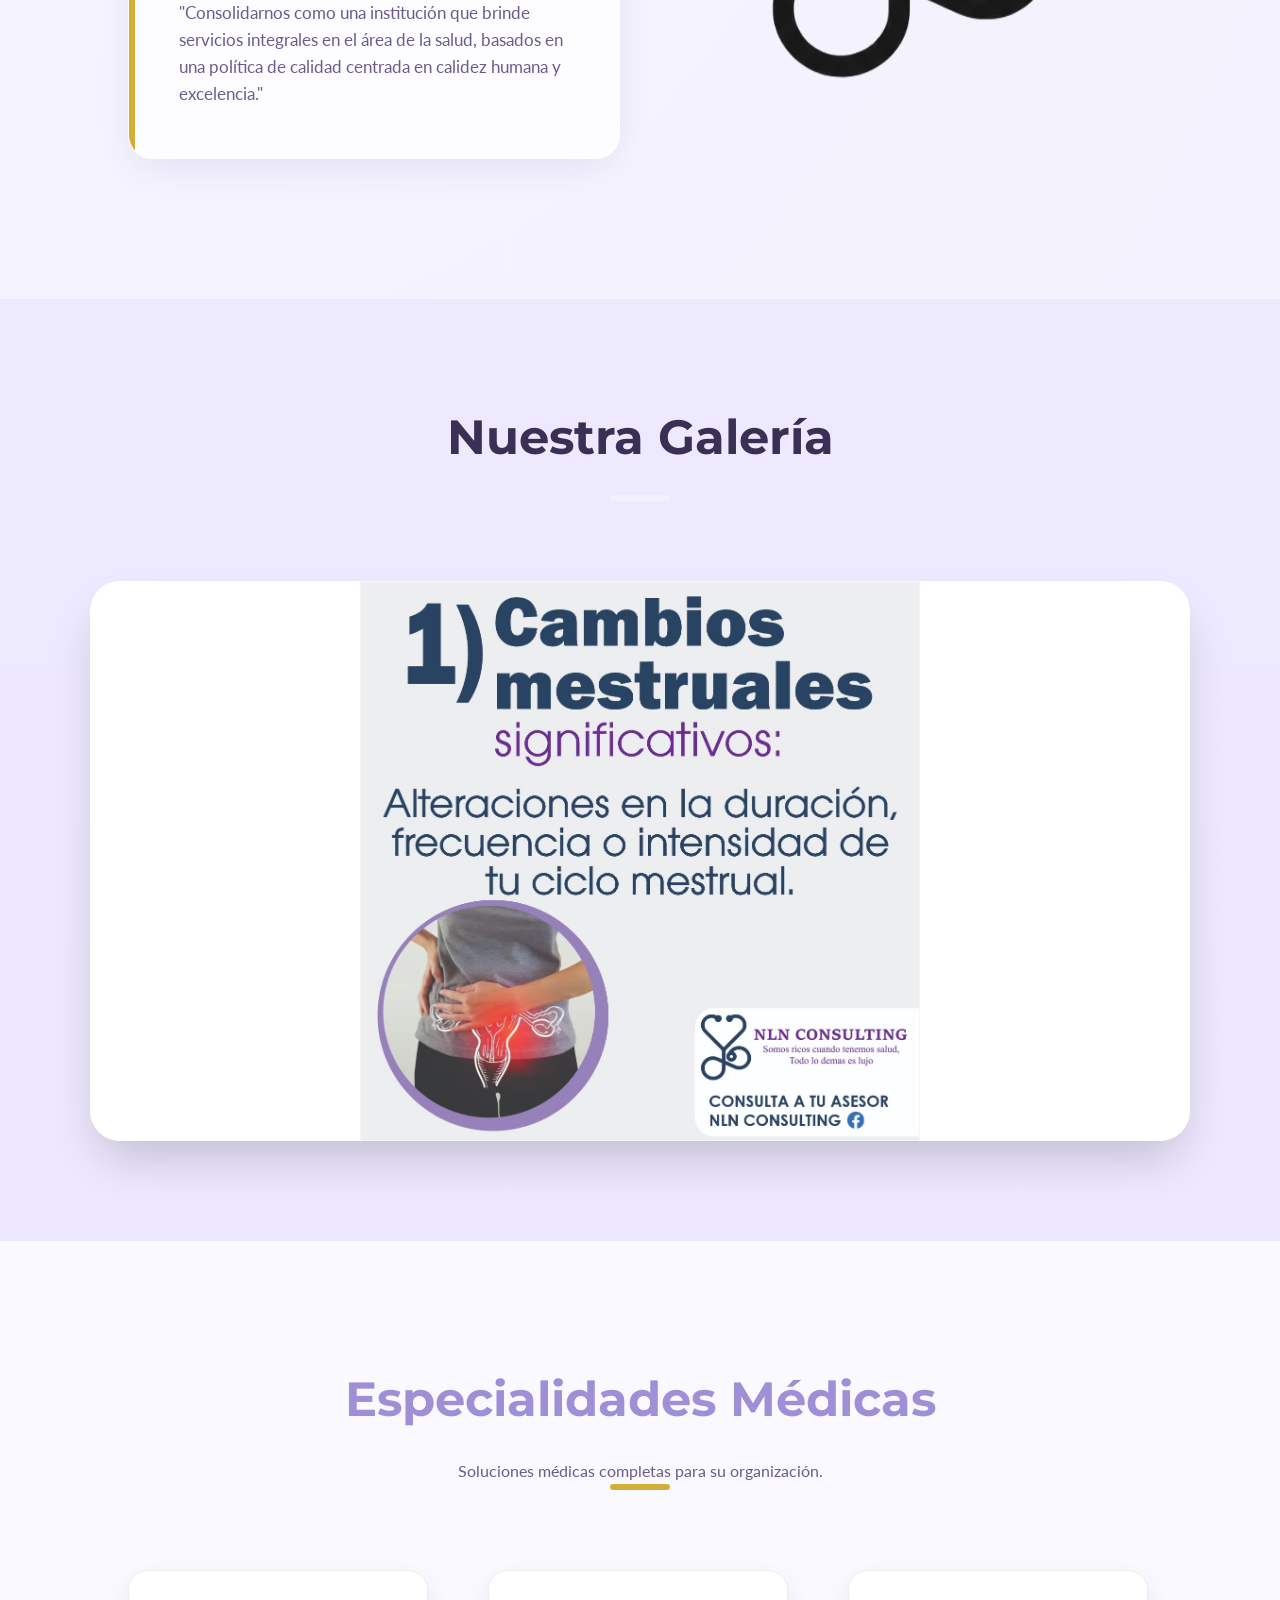
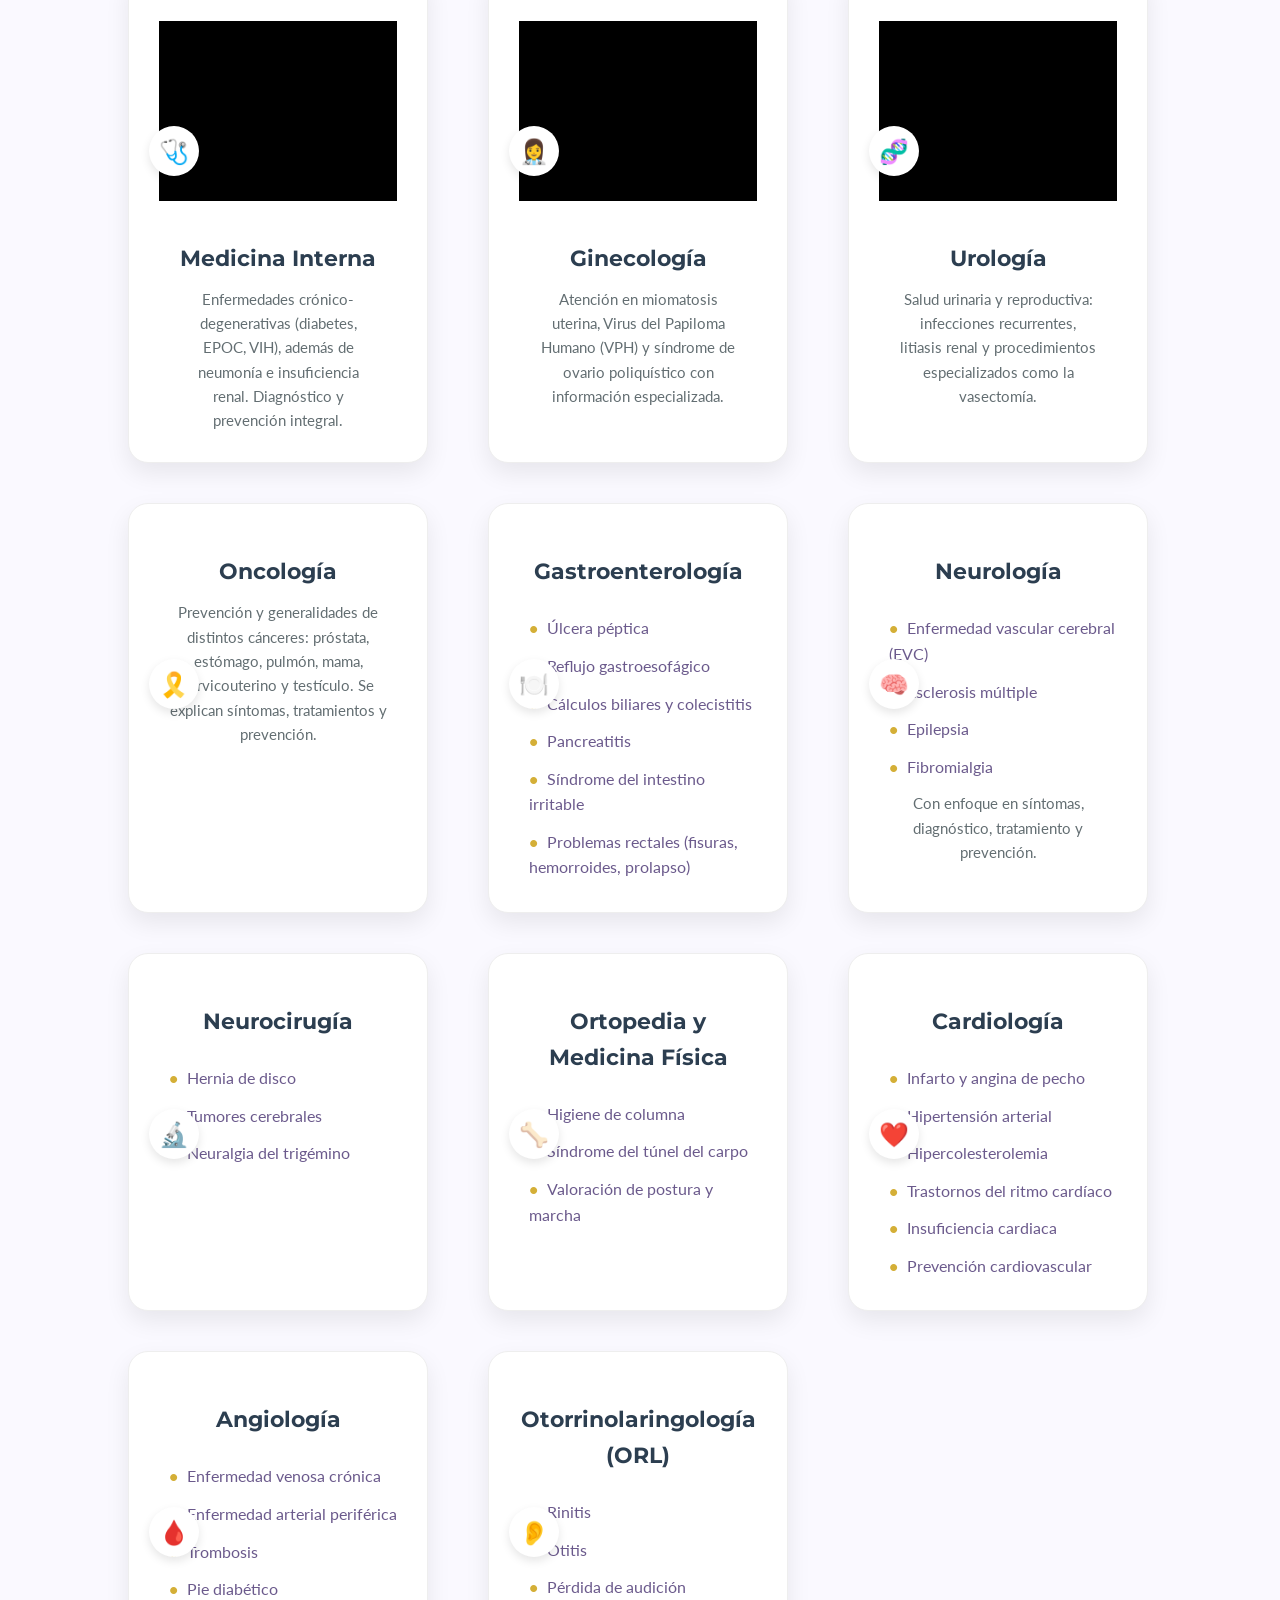
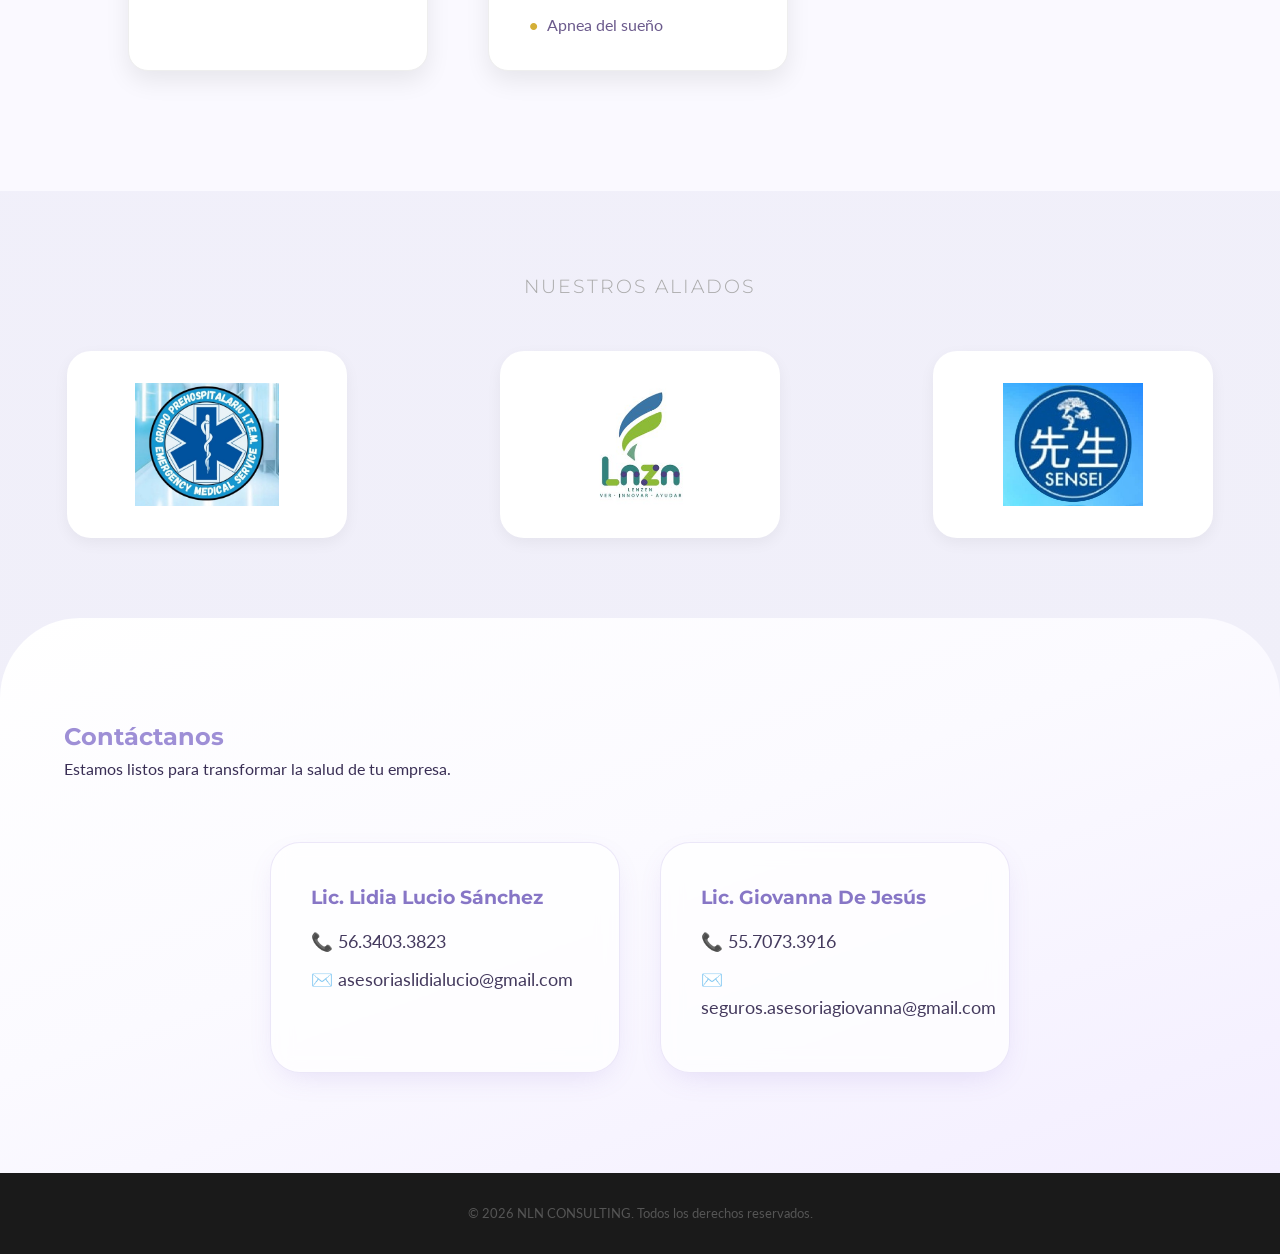
==== commit db1aaa36: "Primeros 3  videos" ====
--- a/index.html
+++ b/index.html
@@ -491,6 +491,75 @@
   .contact { border-radius: 40px 40px 0 0; }
 }
 
+
+        /* Contenedor de la Tarjeta */
+        .service-card {
+            background: #ffffff;
+            width: 300px;
+            border-radius: 20px;
+            overflow: hidden; /* Corta el video para que siga el redondeo */
+            box-shadow: 0 10px 25px rgba(0,0,0,0.08);
+            transition: all 0.3s ease;
+            position: relative;
+            padding-bottom: 20px;
+            border: 1px solid #eee;
+        }
+
+        .service-card:hover {
+            transform: translateY(-10px);
+            box-shadow: 0 15px 35px rgba(0,0,0,0.12);
+        }
+
+        /* Contenedor del Video */
+.video-wrapper {
+            width: 100%;
+            height: 180px;
+            overflow: hidden;
+            background-color: #000; /* Fondo negro mientras carga */
+        }
+
+.video-wrapper video {
+            width: 100%;
+            height: 100%;
+            object-fit: cover; /* Ajuste perfecto sin deformar */
+            opacity: 0.9;
+        }
+
+        /* Caja de Icono Flotante */
+.icon-box {
+            width: 50px;
+            height: 50px;
+            background: #fff;
+            border-radius: 50%;
+            display: flex;
+            align-items: center;
+            justify-content: center;
+            font-size: 24px;
+            position: absolute;
+            top: 155px; /* Lo posiciona entre el video y el texto */
+            left: 20px;
+            box-shadow: 0 4px 10px rgba(0,0,0,0.1);
+            z-index: 2;
+        }
+
+        /* Contenido de Texto */
+        .card-content {
+            padding: 40px 20px 10px 20px;
+        }
+
+        .service-card h3 {
+            margin: 0 0 10px 0;
+            color: #2c3e50;
+            font-size: 1.4rem;
+        }
+
+        .service-card p {
+            font-size: 0.95rem;
+            color: #636e72;
+            line-height: 1.6;
+            margin: 0;
+        }
+
     </style>
 </head>
 <body>
@@ -559,47 +628,32 @@
     
     <div class="carousel-container">
 
-        <div class="slide active" style="background-image: url('CARRUEL/1.jpeg');">
-            <div class="slide-caption">
-                <h3>Instalaciones Modernas</h3>
-                <p>Espacios pensados para tu comodidad y seguridad.</p>
-            </div>
-        </div>
-
-        <div class="slide" style="background-image: url('CARRUEL/2.jpeg');">
-            <div class="slide-caption">
-                <h3>Área de Atención</h3>
-                <p>Atención cálida y profesional desde tu llegada.</p>
-            </div>
-        </div>
-
-        <div class="slide" style="background-image: url('CARRUEL/3.jpeg');">
-            <div class="slide-caption">
-                <h3>Equipo Especializado</h3>
-                <p>Tecnología confiable para diagnósticos precisos.</p>
-            </div>
-        </div>
-
-        <div class="slide" style="background-image: url('CARRUEL/4.jpeg');">
-            <div class="slide-caption">
-                <h3>Laboratorio Clínico</h3>
-                <p>Procesos seguros y resultados confiables.</p>
-            </div>
-        </div>
-
-        <div class="slide" style="background-image: url('CARRUEL/5.jpeg');">
-            <div class="slide-caption">
-                <h3>Áreas Limpias y Seguras</h3>
-                <p>Cumpliendo con los más altos estándares de higiene.</p>
-            </div>
-        </div>
-
-        <div class="slide" style="background-image: url('CARRUEL/6.jpeg');">
-            <div class="slide-caption">
-                <h3>Confianza y Profesionalismo</h3>
-                <p>Cuidamos tu salud con compromiso.</p>
-            </div>
-        </div>
+        <div class="slide active" style="background-image: url('CARRUEL/1.jpeg');"></div>
+
+        <div class="slide" style="background-image: url('CARRUEL/2.jpeg');"></div>
+
+        <div class="slide" style="background-image: url('CARRUEL/3.jpeg');"></div>
+
+        <div class="slide" style="background-image: url('CARRUEL/4.jpeg');"></div>
+
+        <div class="slide" style="background-image: url('CARRUEL/5.jpeg');"></div>
+
+        <div class="slide" style="background-image: url('CARRUEL/6.jpeg');"></div>
+
+        <div class="slide" style="background-image: url('CARRUEL/7.jpeg');"></div>
+
+        <div class="slide" style="background-image: url('CARRUEL/8.jpeg');"></div>
+
+        <div class="slide" style="background-image: url('CARRUEL/9.jpeg');"></div>
+        <div class="slide" style="background-image: url('CARRUEL/10.jpeg');"></div>
+        <div class="slide" style="background-image: url('CARRUEL/11.jpeg');"></div>
+
+        <div class="slide" style="background-image: url('CARRUEL/12.jpeg');"></div>
+
+        <div class="slide" style="background-image: url('CARRUEL/13.jpeg');"></div>
+
+
+
 
     </div>
 </section>
@@ -618,28 +672,45 @@
 
 <div class="services-grid">
 
-  <!-- 1. Medicina Interna -->
+<div class="service-card">
+    <div class="video-wrapper">
+      <video autoplay muted loop playsinline>
+        <source src="medicina_interna.mp4" type="video/mp4">
+      </video>
+    </div>
+    <div class="icon-box">🩺</div>
+    <div class="card-content">
+      <h3>Medicina Interna</h3>
+      <p>Enfermedades crónico-degenerativas (diabetes, EPOC, VIH), además de neumonía e insuficiencia renal. Diagnóstico y prevención integral.</p>
+    </div>
+  </div>
+
   <div class="service-card">
-    <div class="icon-box">🩺</div>
-    <h3>Medicina Interna</h3>
-    <p>Enfermedades crónico-degenerativas (diabetes, EPOC, epilepsia, VIH, Alzheimer, Parkinson), además de neumonía e insuficiencia renal. Incluye signos, síntomas, diagnóstico, tratamiento y prevención.</p><!-- [1](https://correoipn-my.sharepoint.com/personal/alopezh2003_alumno_ipn_mx/Documents/Microsoft%20Copilot%20Chat%20Files/NLN%20CONSULTING(1).pdf).pdf) -->
-  </div>
-
-  <!-- 2. Ginecología -->
+    <div class="video-wrapper">
+      <video autoplay muted loop playsinline>
+        <source src="ginecologia.mp4" type="video/mp4">
+      </video>
+    </div>
+    <div class="icon-box">👩‍⚕️</div>
+    <div class="card-content">
+      <h3>Ginecología</h3>
+      <p>Atención en miomatosis uterina, Virus del Papiloma Humano (VPH) y síndrome de ovario poliquístico con información especializada.</p>
+    </div>
+  </div>
+
   <div class="service-card">
-    <div class="icon-box">👩‍⚕️</div>
-    <h3>Ginecología</h3>
-   >
-    <p>Miomatosis uterina, Virus del Papiloma Humano (VPH) y síndrome de ovario poliquístico, con información general de cada padecimiento.</p><!-- [1](https://correoipn-my.sharepoint.com/personal/alopezh2003_alumno_ipn_mx/Documents/Microsoft%20Copilot%20Chat%20Files/NLN%20CONSULTING(1).pdf).pdf) -->
-  </div>
-
-  <!-- 3. Urología -->
-  <div class="service-card">
+    <div class="video-wrapper">
+      <video autoplay muted loop playsinline>
+        <source src="urologia.mp4" type="video/mp4">
+      </video>
+    </div>
     <div class="icon-box">🧬</div>
-   
-    <h3>Urología</h3>
-    <p>Salud urinaria y reproductiva: infecciones urinarias recurrentes, litiasis renal (piedras) y explicación del procedimiento de vasectomía.</p><!-- [1](https://correoipn-my.sharepoint.com/personal/alopezh2003_alumno_ipn_mx/Documents/Microsoft%20Copilot%20Chat%20Files/NLN%20CONSULTING(1).pdf).pdf) -->
-  </div>
+    <div class="card-content">
+      <h3>Urología</h3>
+      <p>Salud urinaria y reproductiva: infecciones recurrentes, litiasis renal y procedimientos especializados como la vasectomía.</p>
+    </div>
+  </div>
+  
 
   <!-- 4. Oncología -->
   <div class="service-card">
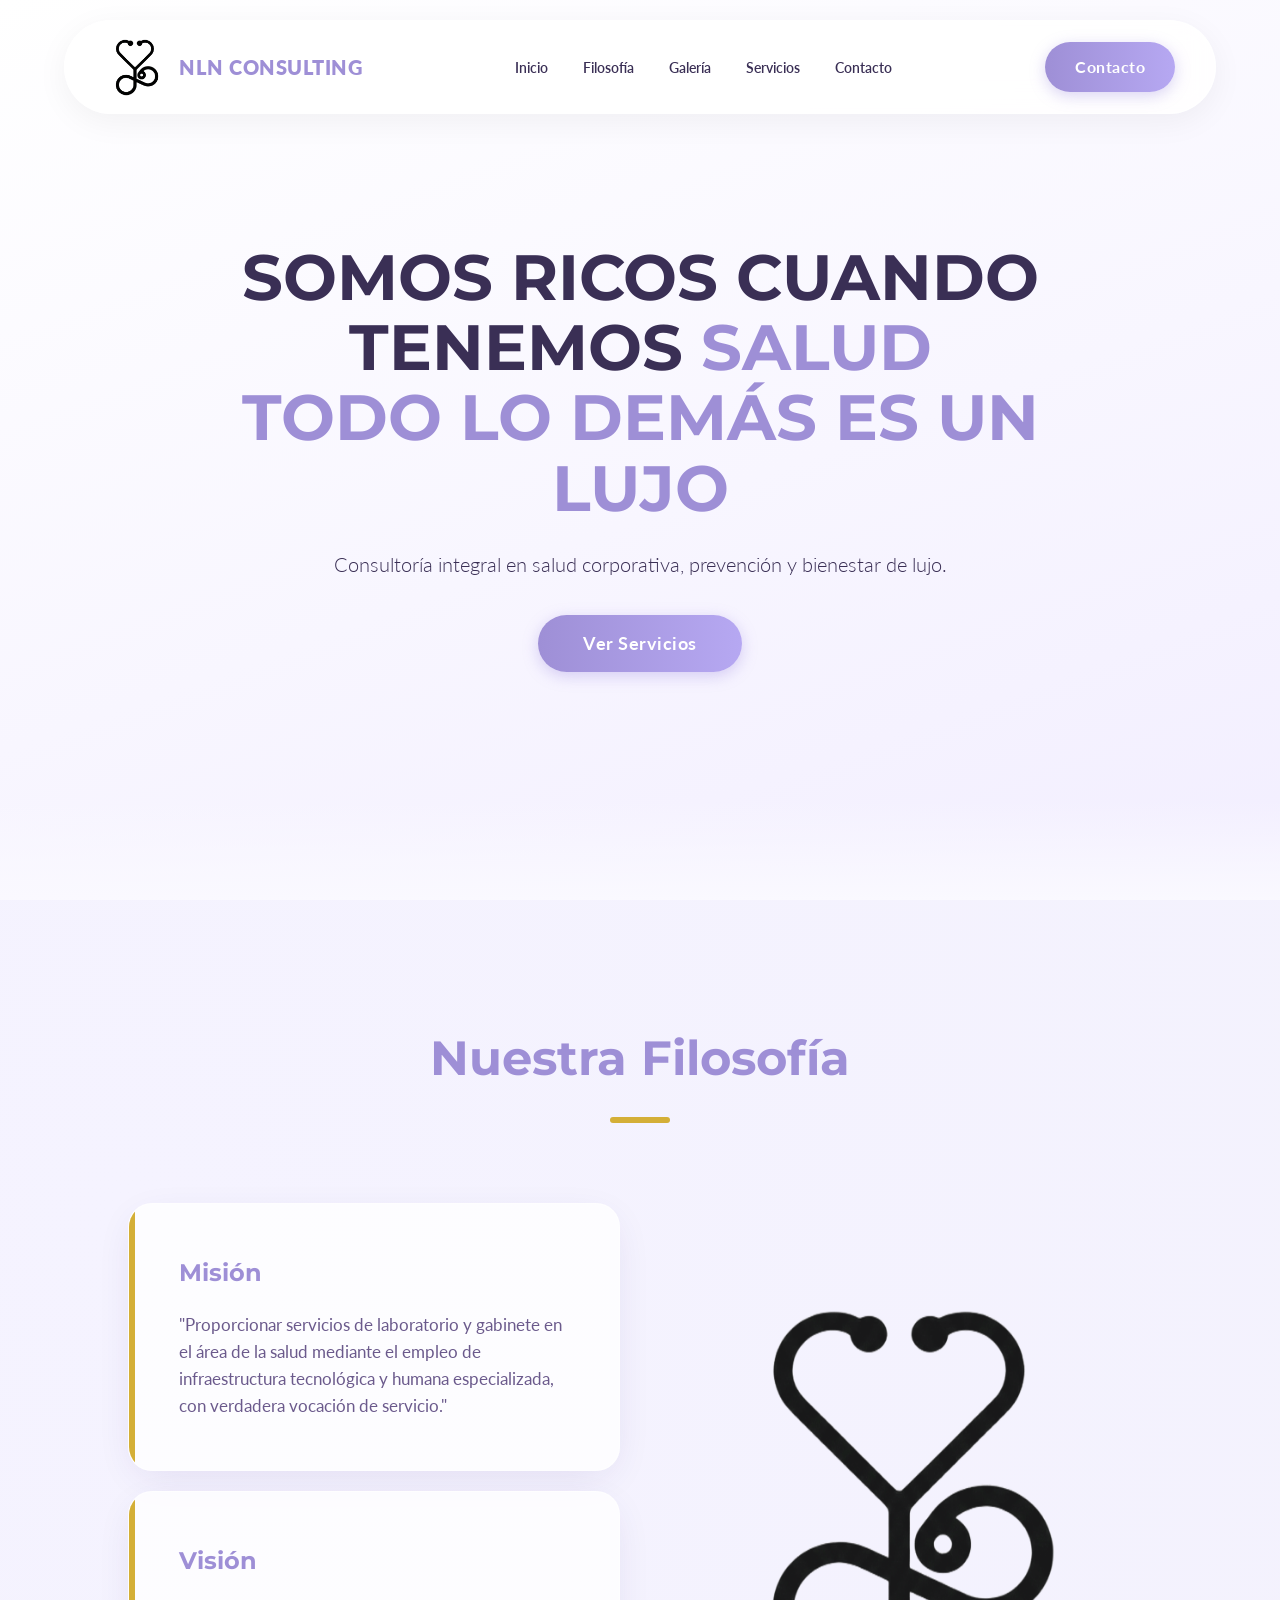
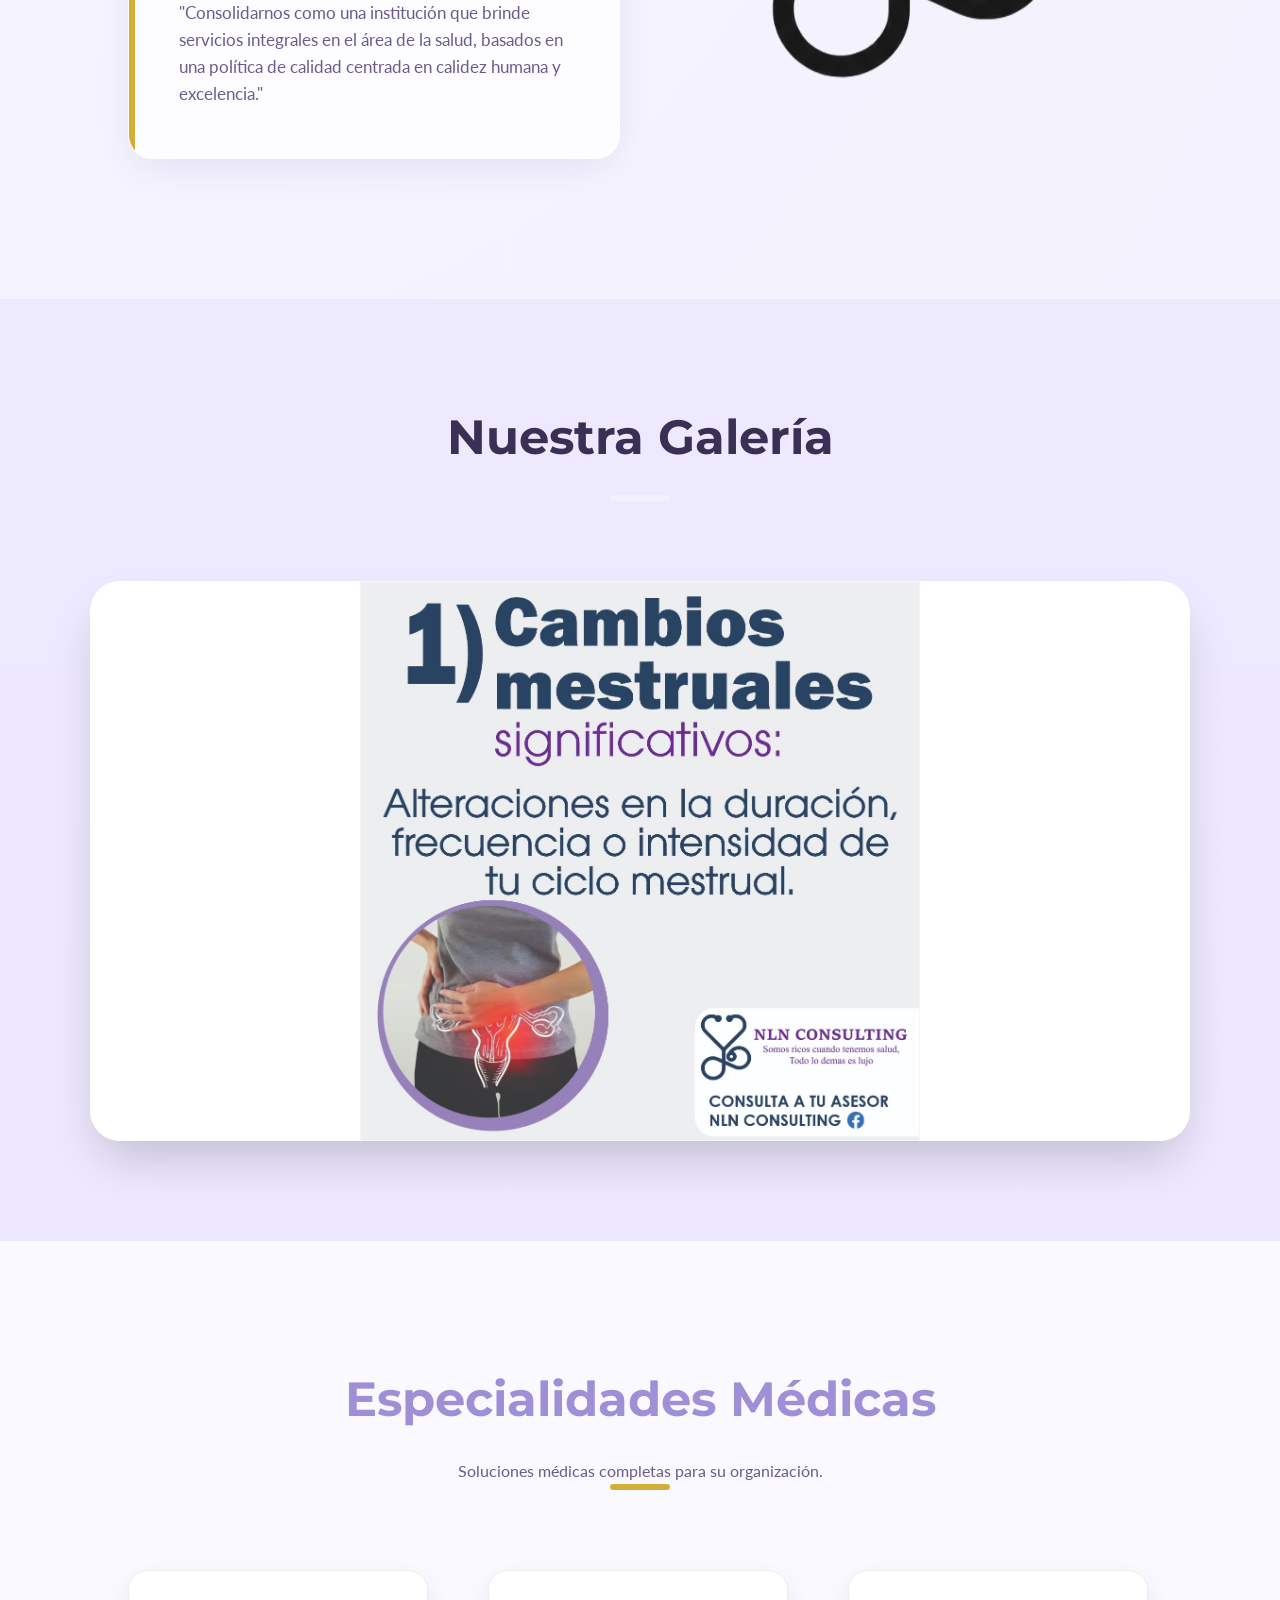
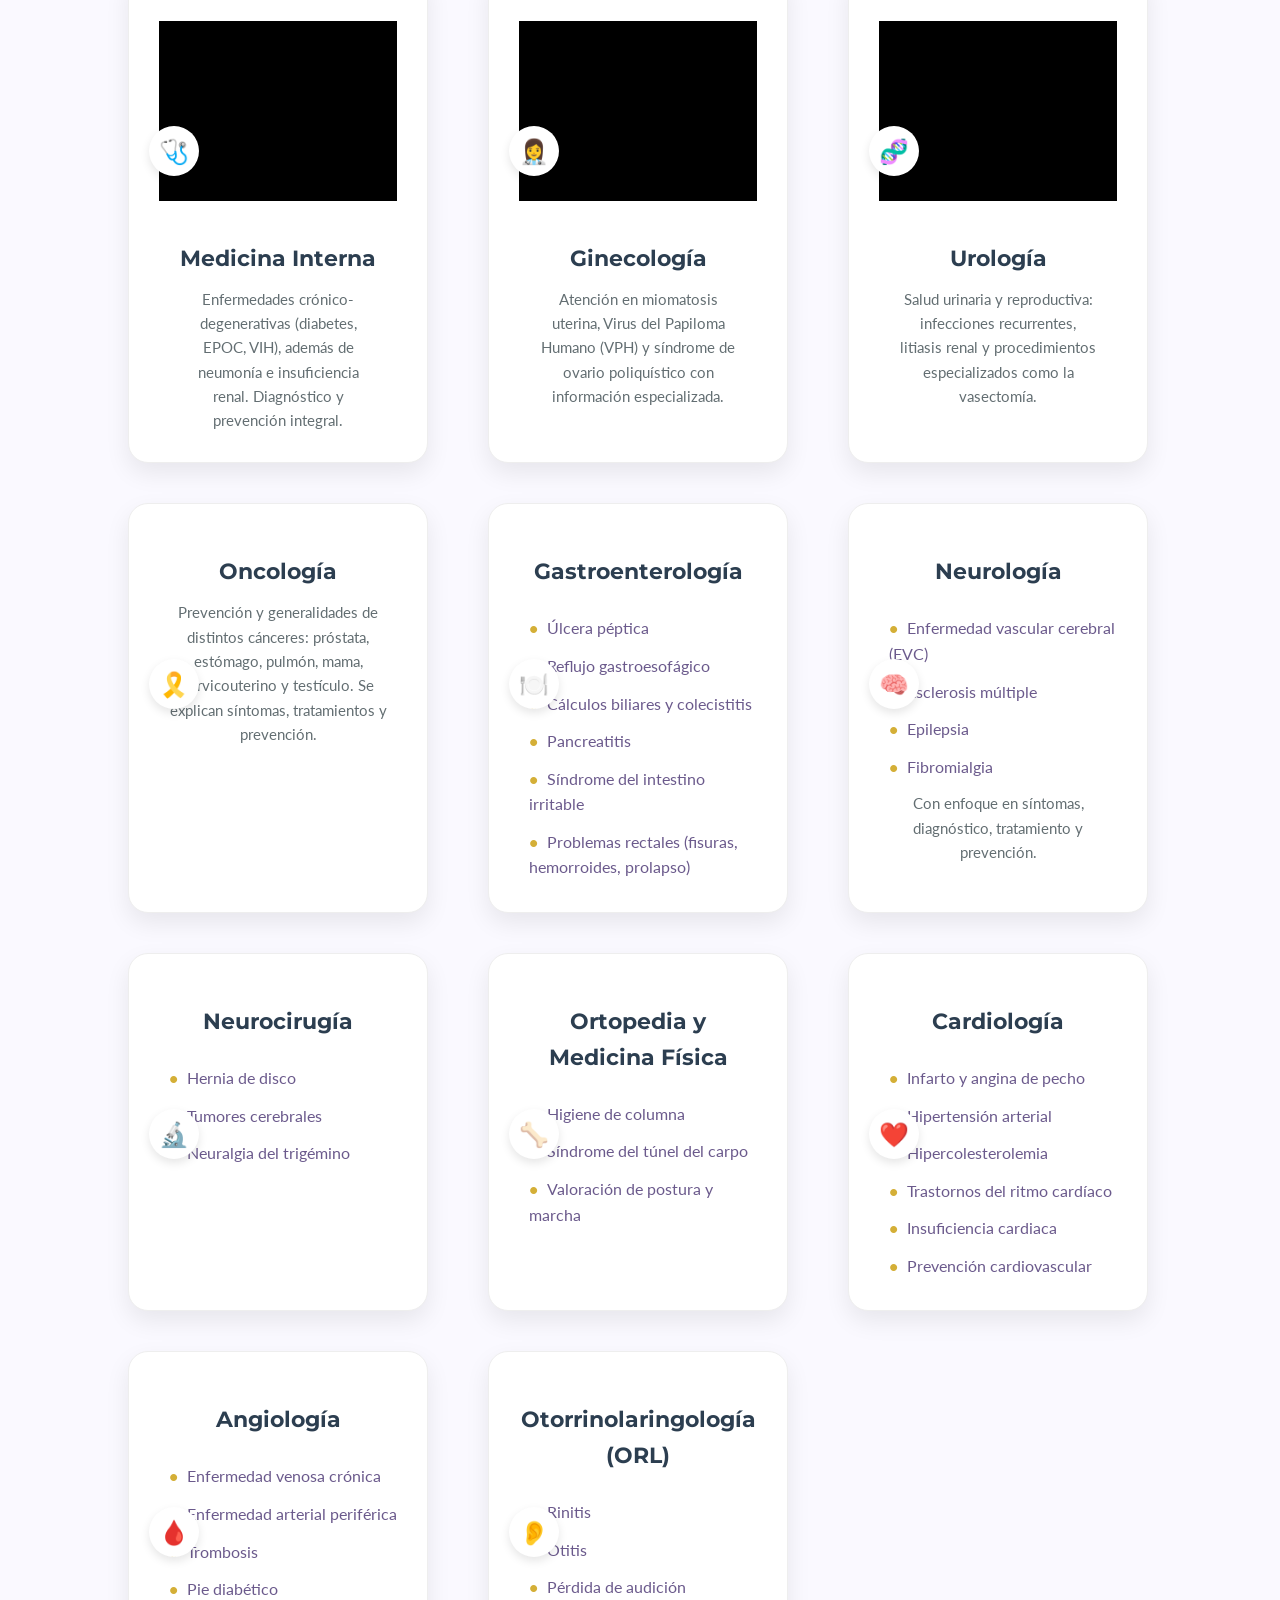
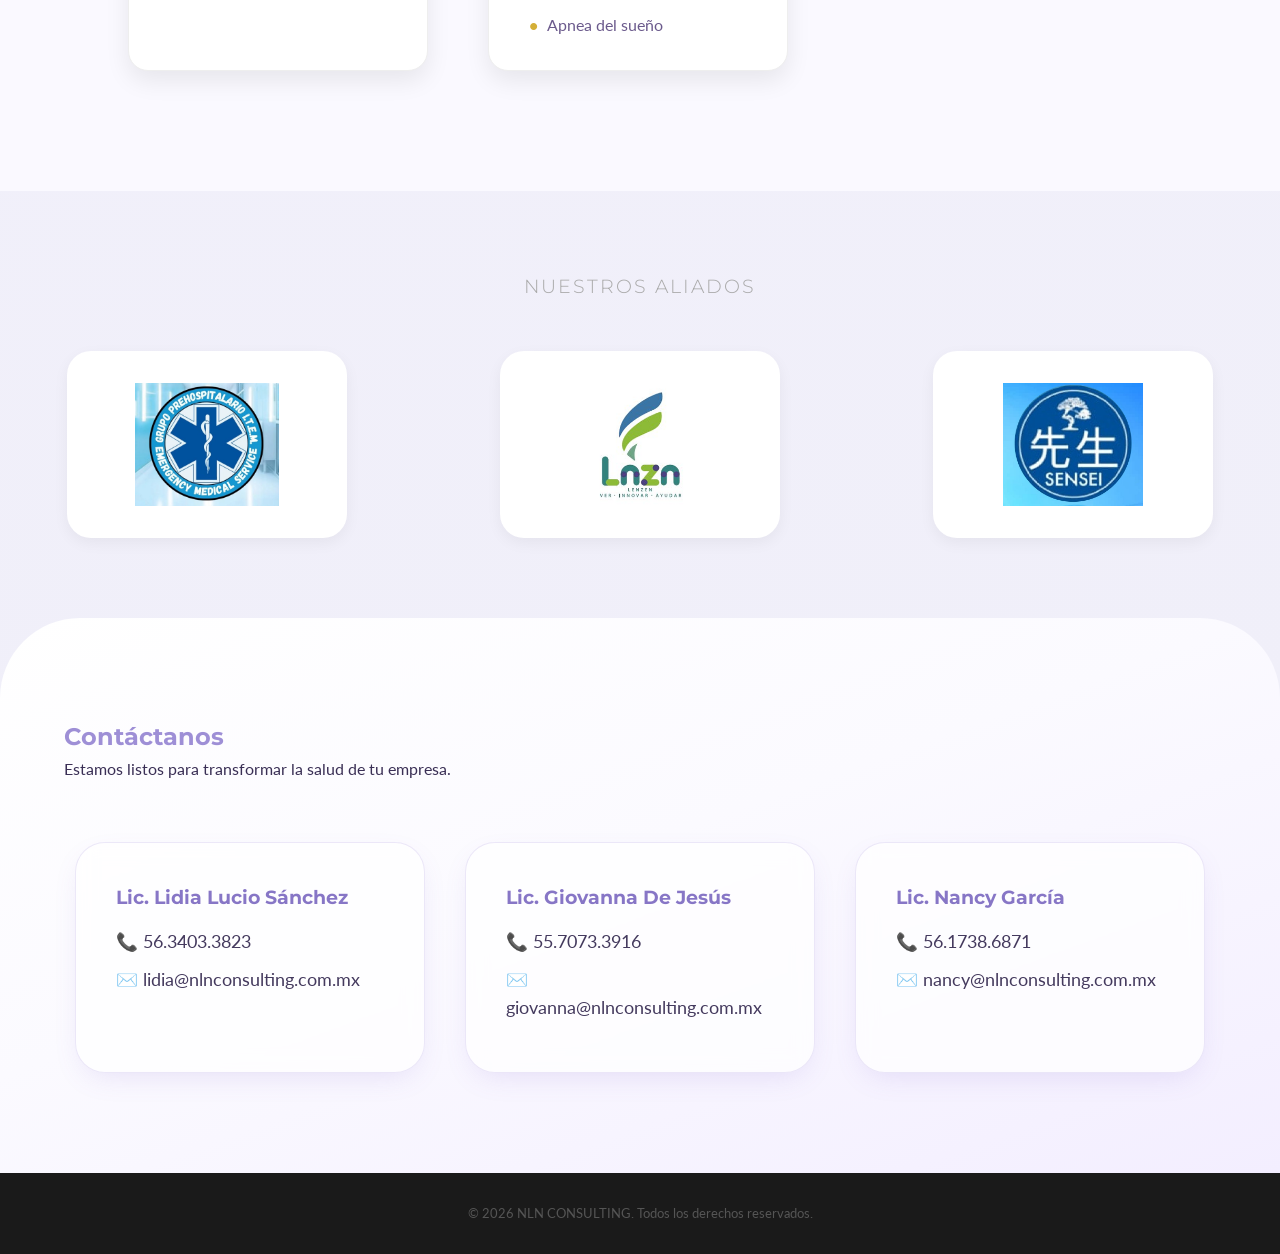
==== commit 7655d2ea: "correos" ====
--- a/index.html
+++ b/index.html
@@ -864,12 +864,17 @@
                 <div class="contact-box">
                     <h3>Lic. Lidia Lucio Sánchez</h3>
                     <p>📞 56.3403.3823</p>
-                    <p>✉️ asesoriaslidialucio@gmail.com</p>
+                    <p>✉️ lidia@nlnconsulting.com.mx</p>
                 </div>
                 <div class="contact-box">
                     <h3>Lic. Giovanna De Jesús</h3>
                     <p>📞 55.7073.3916</p>
-                    <p>✉️ seguros.asesoriagiovanna@gmail.com</p>
+                    <p>✉️ giovanna@nlnconsulting.com.mx</p>
+                </div>
+                <div class="contact-box">
+                    <h3>Lic. Nancy García</h3>
+                    <p>📞 56.1738.6871</p>
+                    <p>✉️ nancy@nlnconsulting.com.mx</p>
                 </div>
             </div>
         </div>
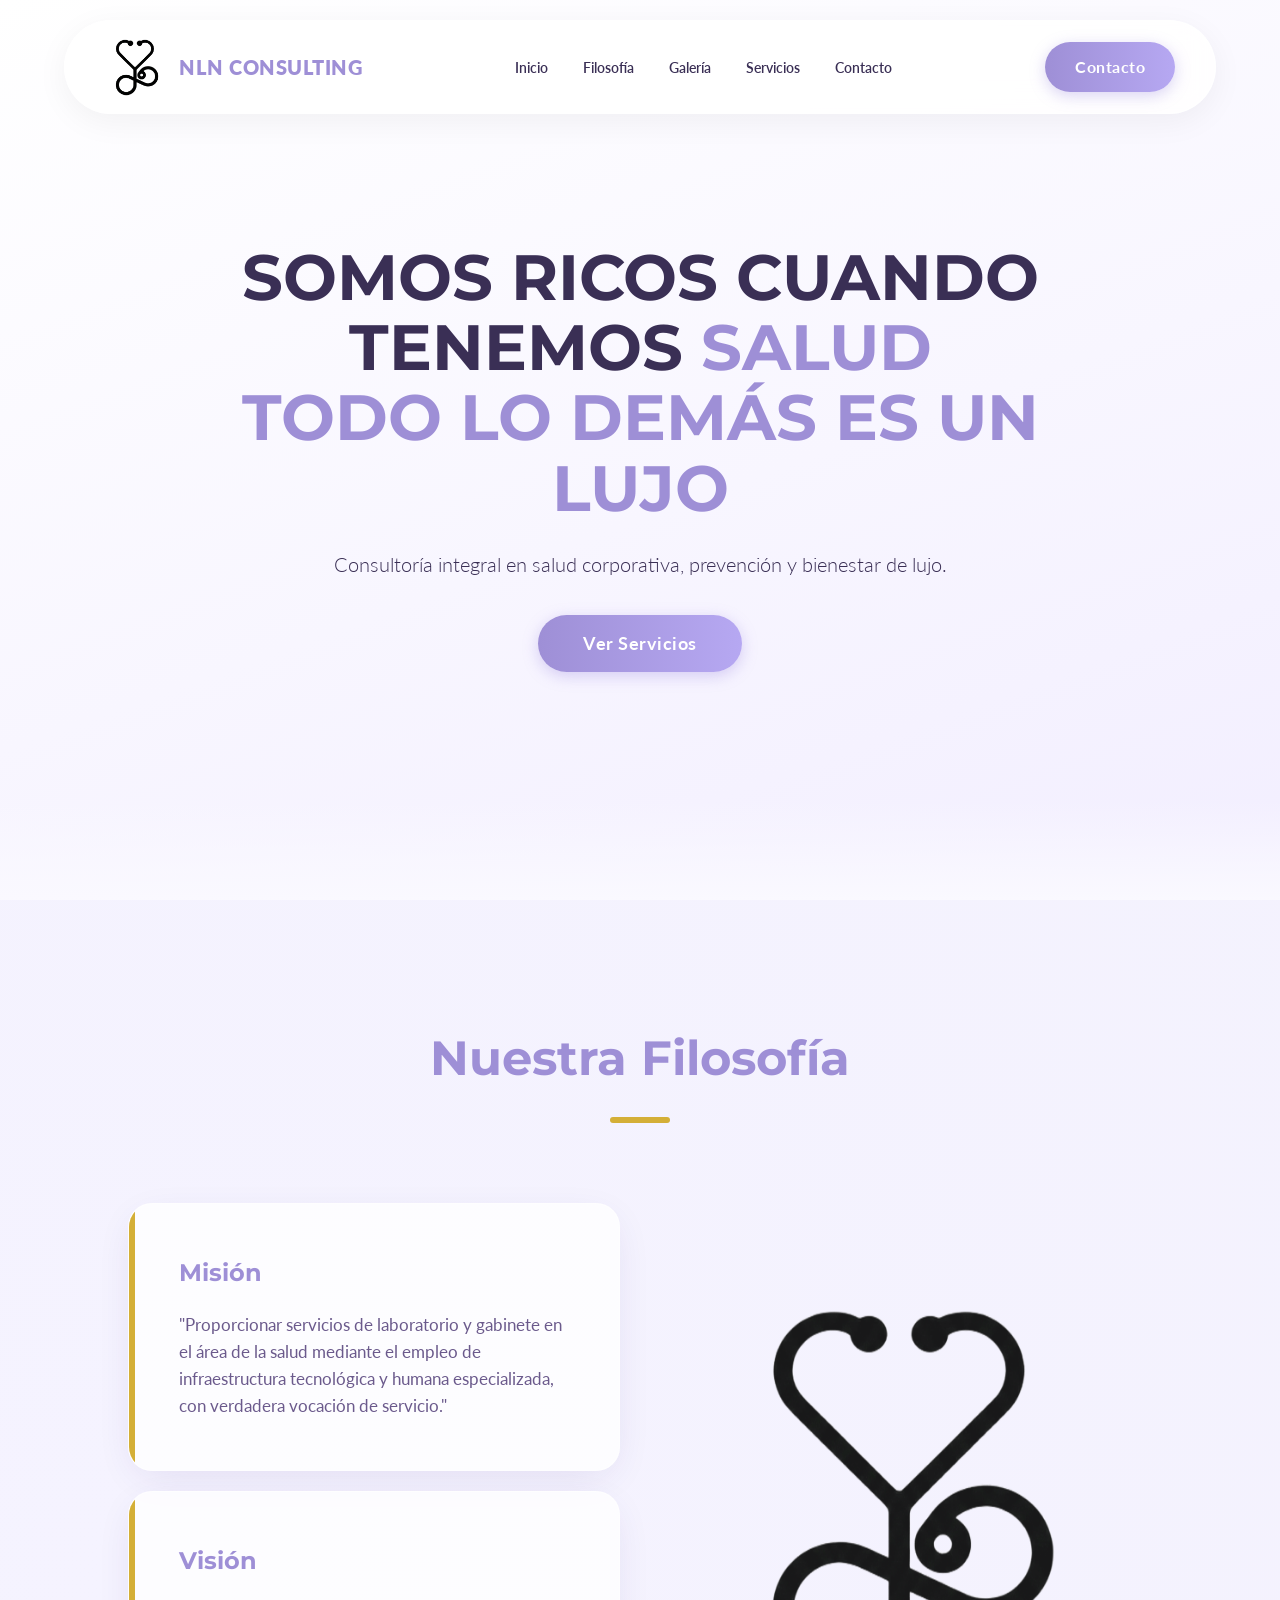
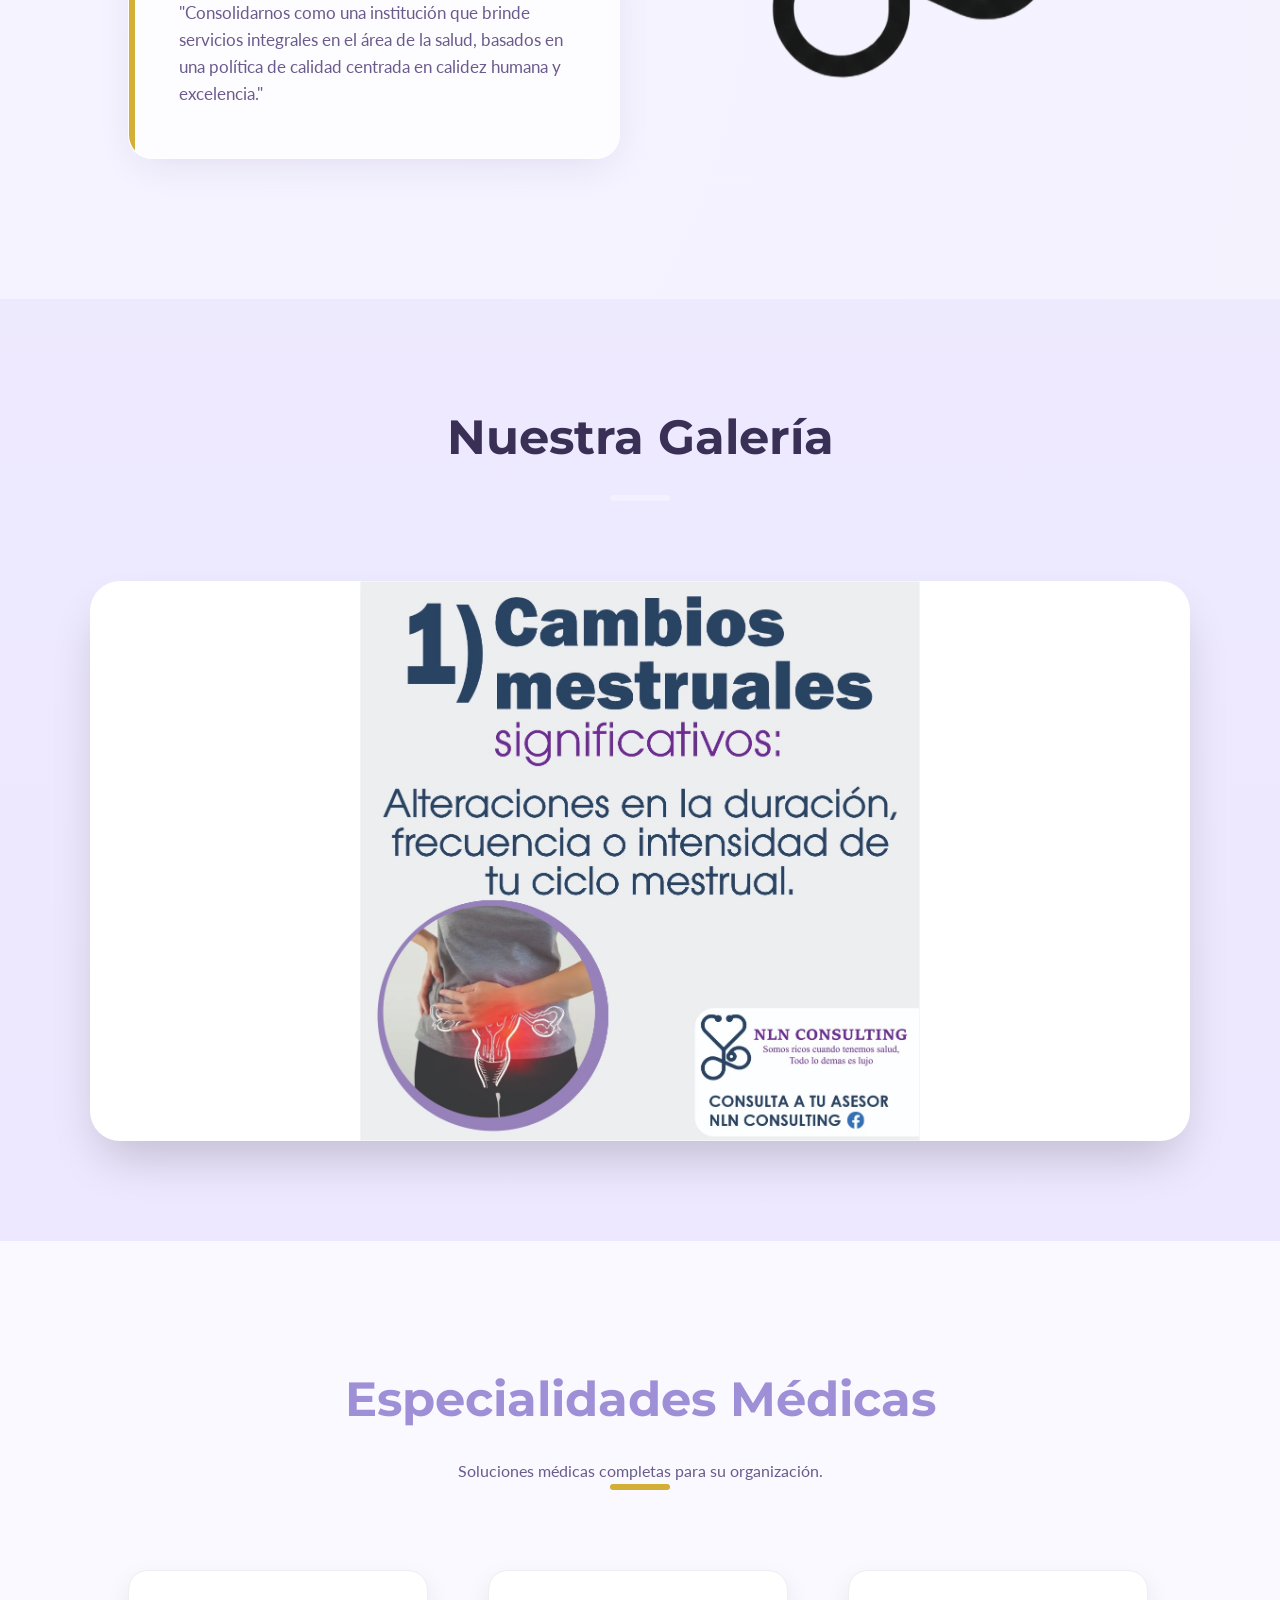
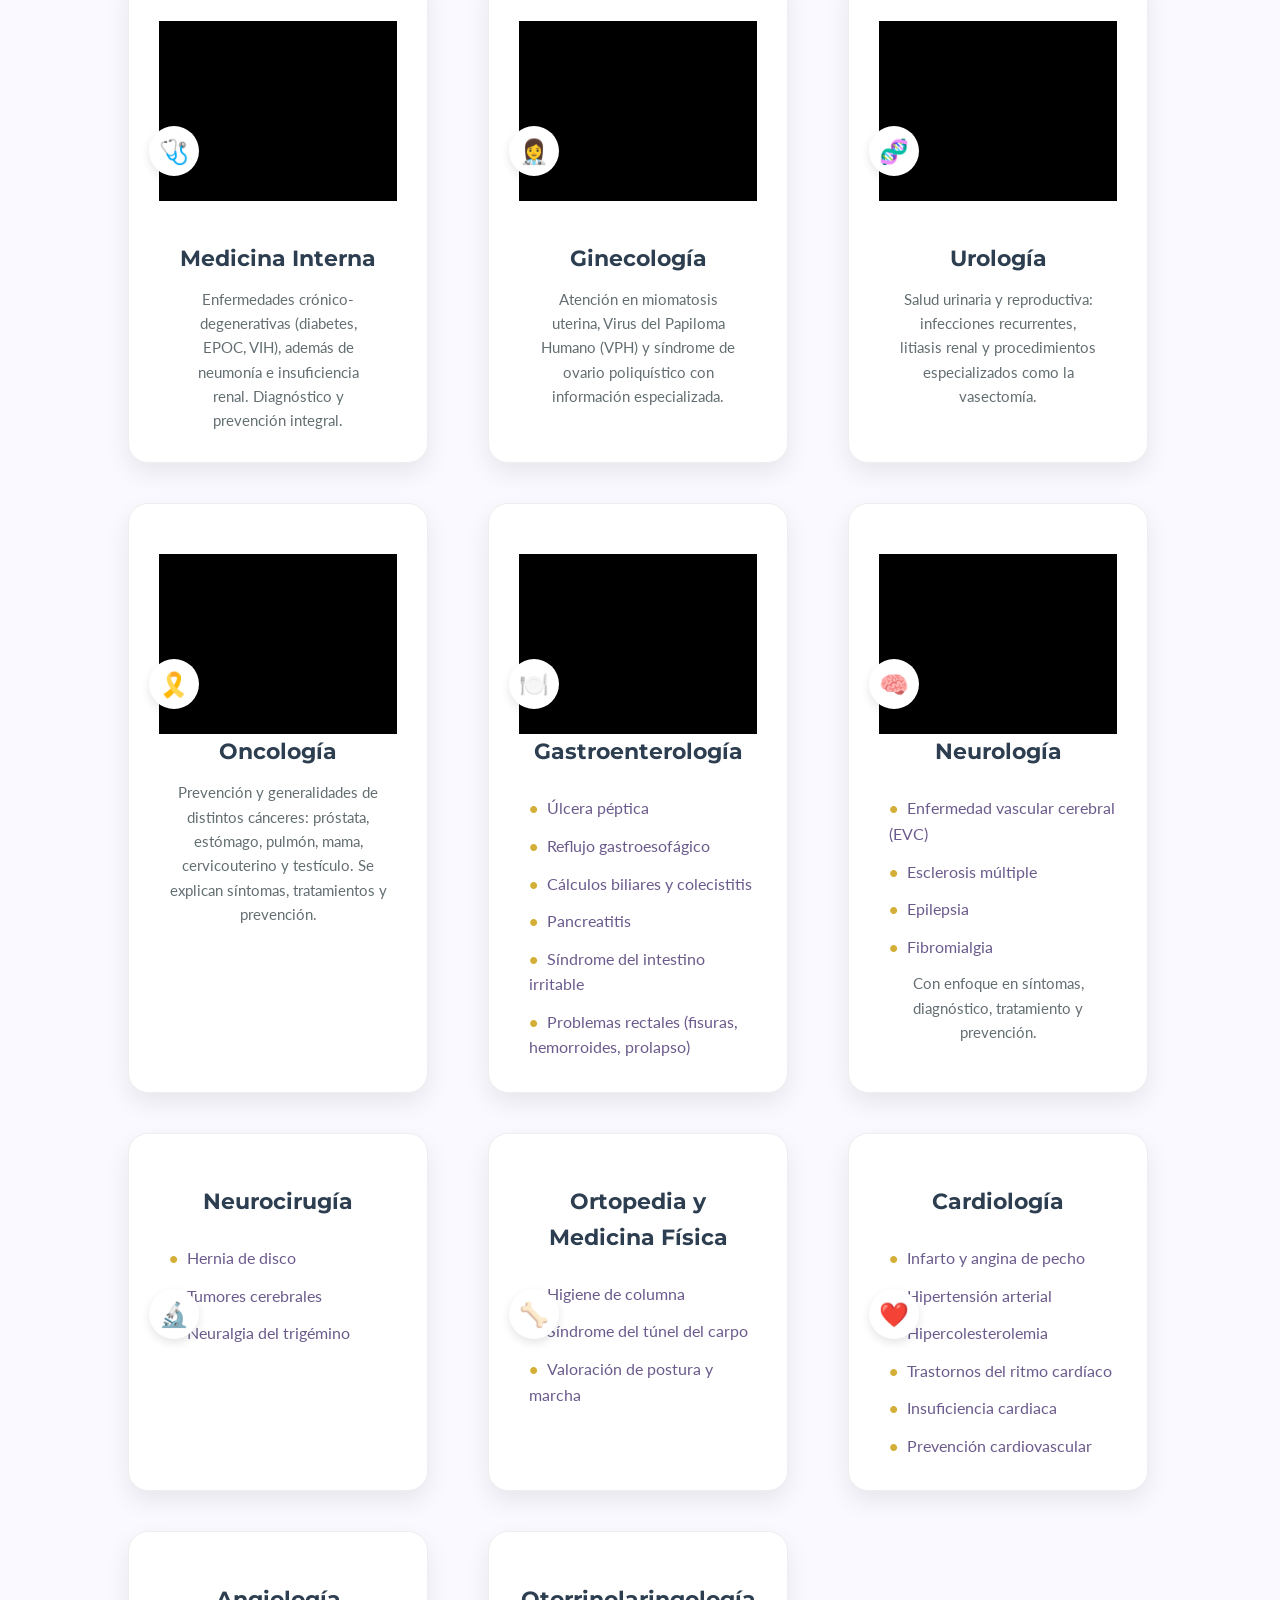
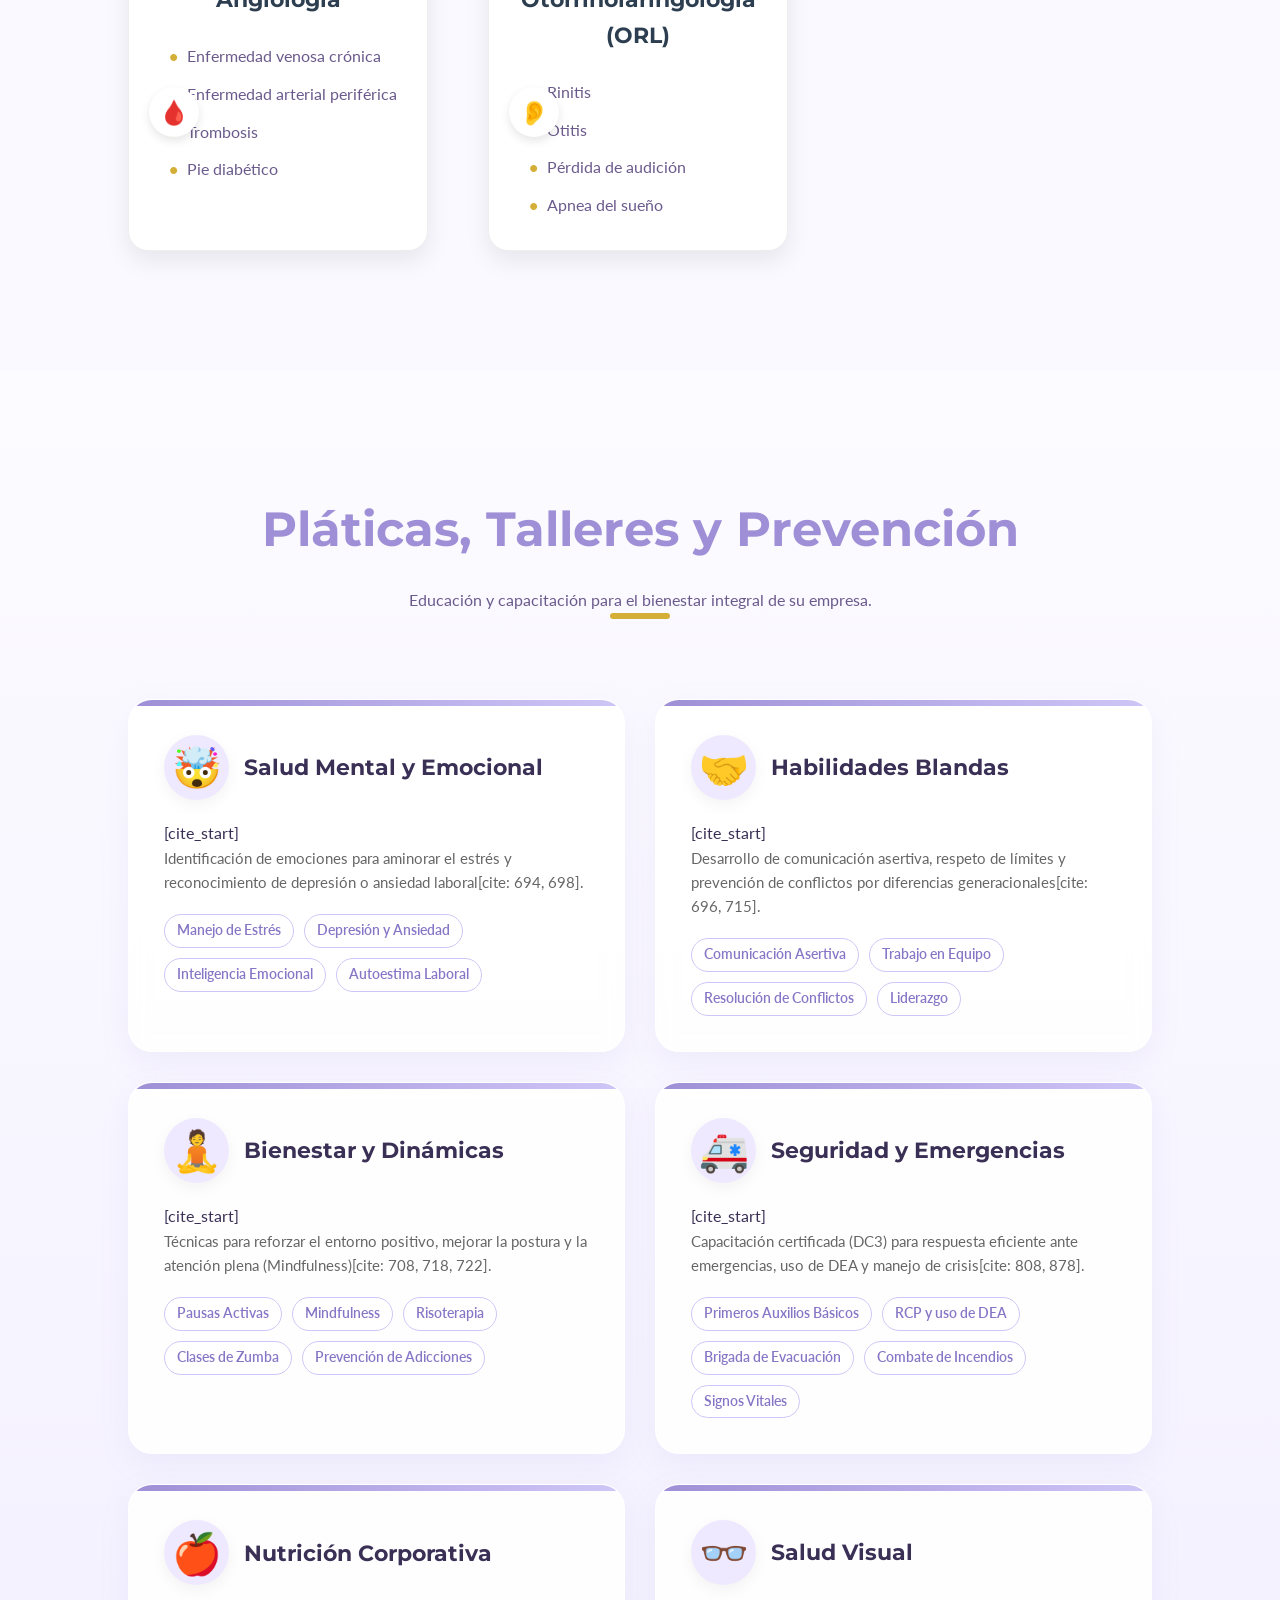
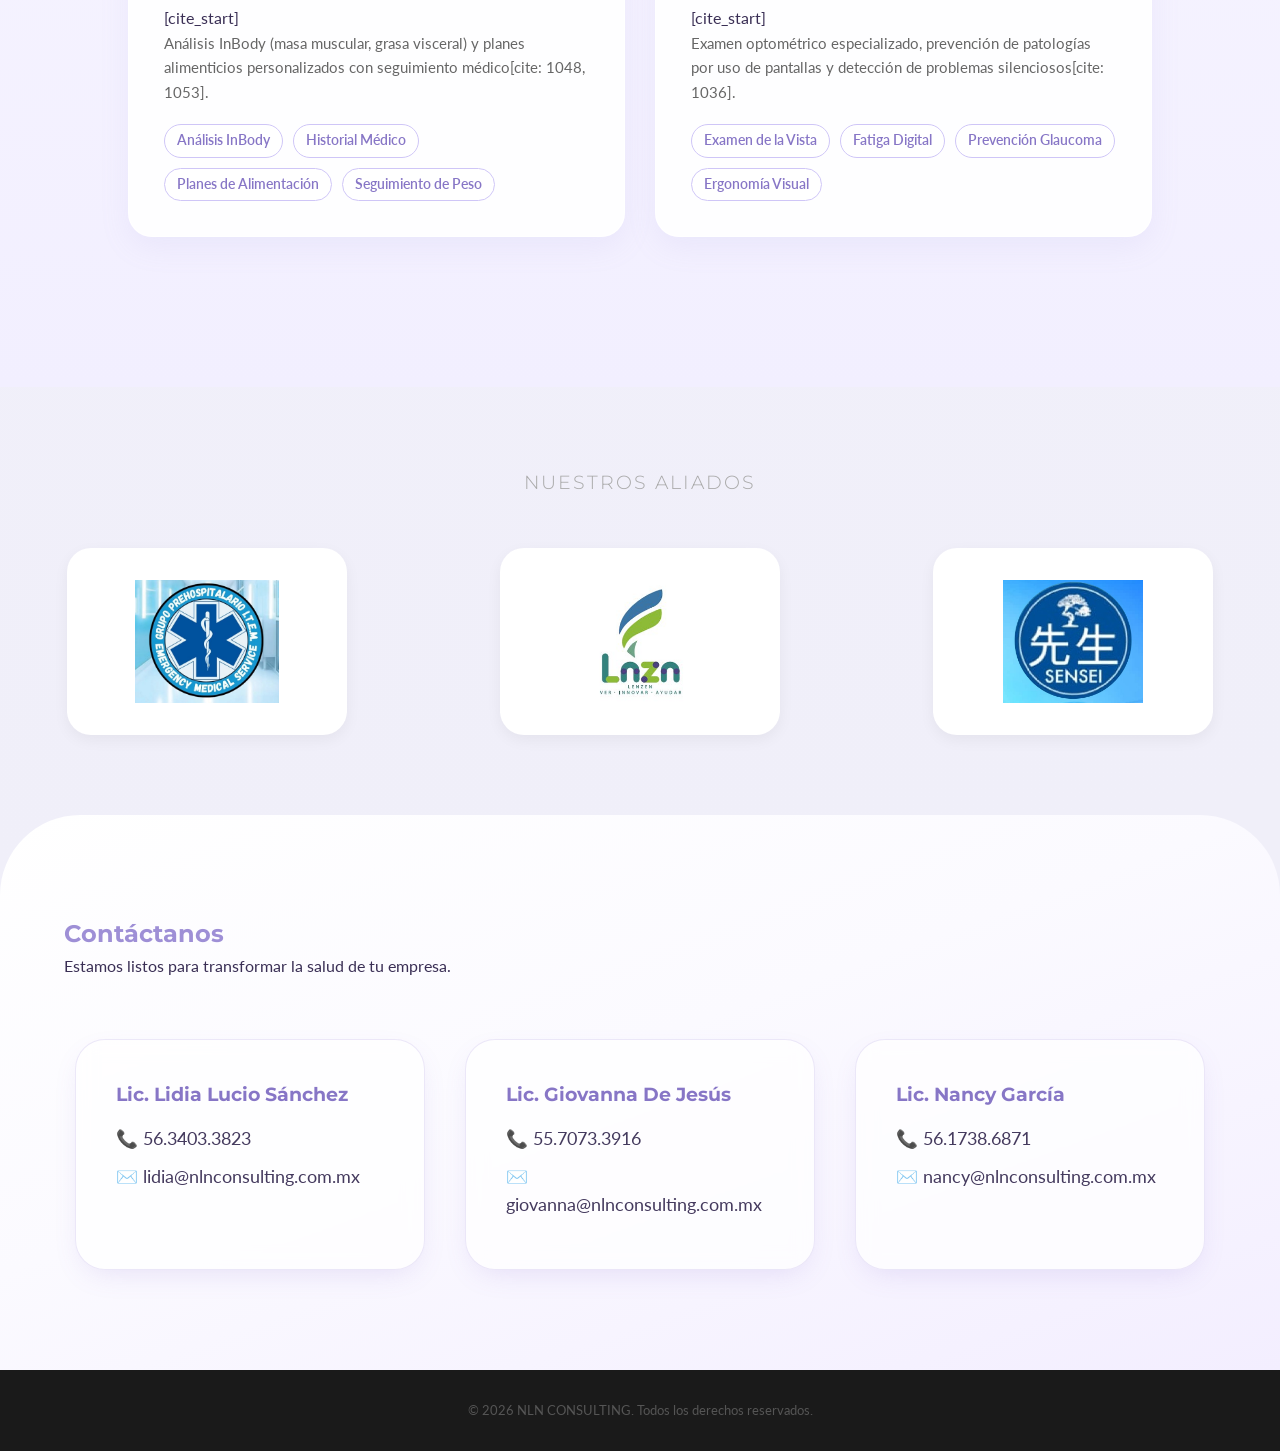
==== commit ced64842: "primera etapa actializacion" ====
--- a/index.html
+++ b/index.html
@@ -428,6 +428,95 @@
 }
 
 
+/* --- 7.5) NUEVA SECCIÓN: PLÁTICAS Y TALLERES --- */
+.talks-section {
+    background: linear-gradient(to bottom, #fcfbff, #f2efff);
+    padding-bottom: 150px;
+}
+
+.talks-grid {
+    display: grid;
+    grid-template-columns: repeat(auto-fit, minmax(350px, 1fr));
+    gap: 30px;
+    max-width: 1200px;
+    margin: 0 auto;
+}
+
+.workshop-card {
+    background: rgba(255, 255, 255, 0.9);
+    backdrop-filter: blur(10px);
+    border: 1px solid rgba(255, 255, 255, 0.8);
+    border-radius: 24px;
+    padding: 35px;
+    box-shadow: 0 10px 30px rgba(158, 143, 214, 0.1);
+    transition: all 0.3s ease;
+    position: relative;
+    overflow: hidden;
+}
+
+.workshop-card:hover {
+    transform: translateY(-8px);
+    box-shadow: 0 20px 45px rgba(158, 143, 214, 0.25);
+    border-color: var(--secondary);
+}
+
+.workshop-card::before {
+    content: '';
+    position: absolute;
+    top: 0; left: 0; width: 100%; height: 6px;
+    background: linear-gradient(90deg, var(--primary), var(--secondary));
+}
+
+.workshop-header {
+    display: flex;
+    align-items: center;
+    gap: 15px;
+    margin-bottom: 20px;
+}
+
+.workshop-icon {
+    font-size: 2.5rem;
+    background: var(--secondary-light);
+    width: 65px; height: 65px;
+    border-radius: 50%;
+    display: flex;
+    align-items: center;
+    justify-content: center;
+    box-shadow: 0 5px 15px rgba(0,0,0,0.05);
+}
+
+.workshop-card h3 {
+    color: var(--text-main);
+    font-size: 1.35rem;
+    margin: 0;
+}
+
+.workshop-card p {
+    color: #666;
+    margin-bottom: 20px;
+    font-size: 0.95rem;
+}
+
+.tag-list {
+    display: flex;
+    flex-wrap: wrap;
+    gap: 10px;
+    list-style: none;
+    padding: 0;
+}
+
+.tag-list li {
+    background: white;
+    border: 1px solid var(--secondary);
+    color: var(--primary-dark);
+    padding: 5px 12px;
+    border-radius: 20px;
+    font-size: 0.85rem;
+    font-weight: 600;
+}
+
+
+
 /* --- 9) CONTACTO (GLOBAL) --- */
 .contact {
   /* Antes era un gradiente oscuro; lo suavizamos globalmente */
@@ -714,6 +803,11 @@
 
   <!-- 4. Oncología -->
   <div class="service-card">
+        <div class="video-wrapper">
+      <video autoplay muted loop playsinline>
+        <source src="oncologia.mp4" type="video/mp4">
+      </video>
+    </div>
     <div class="icon-box">🎗️</div>
     <h3>Oncología</h3>
     <p>Prevención y generalidades de distintos cánceres: próstata, estómago, pulmón, mama, cervicouterino y testículo. Se explican síntomas, tratamientos y prevención.</p><!-- [1](https://correoipn-my.sharepoint.com/personal/alopezh2003_alumno_ipn_mx/Documents/Microsoft%20Copilot%20Chat%20Files/NLN%20CONSULTING(1).pdf).pdf) -->
@@ -721,6 +815,11 @@
 
   <!-- 5. Gastroenterología -->
   <div class="service-card">
+            <div class="video-wrapper">
+      <video autoplay muted loop playsinline>
+        <source src="gastroetelorigia.mp4" type="video/mp4">
+      </video>
+    </div>
     <div class="icon-box">🍽️</div>
     <h3>Gastroenterología</h3>
     <ul>
@@ -735,6 +834,11 @@
 
   <!-- 6. Neurología -->
   <div class="service-card">
+            <div class="video-wrapper">
+      <video autoplay muted loop playsinline>
+        <source src="Neurologia.mp4" type="video/mp4">
+      </video>
+    </div>
     <div class="icon-box">🧠</div>
     <h3>Neurología</h3>
    
@@ -815,6 +919,106 @@
 
 
     </section>
+
+<section id="platicas" class="talks-section reveal">
+        <div class="section-header">
+            <h2>Pláticas, Talleres y Prevención</h2>
+            <p style="color:var(--text-light);">Educación y capacitación para el bienestar integral de su empresa.</p>
+            <div class="line"></div>
+        </div>
+
+        <div class="talks-grid">
+            
+            <div class="workshop-card">
+                <div class="workshop-header">
+                    <div class="workshop-icon">🤯</div>
+                    <h3>Salud Mental y Emocional</h3>
+                </div>
+                [cite_start]<p>Identificación de emociones para aminorar el estrés y reconocimiento de depresión o ansiedad laboral[cite: 694, 698].</p>
+                <ul class="tag-list">
+                    <li>Manejo de Estrés</li>
+                    <li>Depresión y Ansiedad</li>
+                    <li>Inteligencia Emocional</li>
+                    <li>Autoestima Laboral</li>
+                </ul>
+            </div>
+
+            <div class="workshop-card">
+                <div class="workshop-header">
+                    <div class="workshop-icon">🤝</div>
+                    <h3>Habilidades Blandas</h3>
+                </div>
+                [cite_start]<p>Desarrollo de comunicación asertiva, respeto de límites y prevención de conflictos por diferencias generacionales[cite: 696, 715].</p>
+                <ul class="tag-list">
+                    <li>Comunicación Asertiva</li>
+                    <li>Trabajo en Equipo</li>
+                    <li>Resolución de Conflictos</li>
+                    <li>Liderazgo</li>
+                </ul>
+            </div>
+
+            <div class="workshop-card">
+                <div class="workshop-header">
+                    <div class="workshop-icon">🧘</div>
+                    <h3>Bienestar y Dinámicas</h3>
+                </div>
+                [cite_start]<p>Técnicas para reforzar el entorno positivo, mejorar la postura y la atención plena (Mindfulness)[cite: 708, 718, 722].</p>
+                <ul class="tag-list">
+                    <li>Pausas Activas</li>
+                    <li>Mindfulness</li>
+                    <li>Risoterapia</li>
+                    <li>Clases de Zumba</li>
+                    <li>Prevención de Adicciones</li>
+                </ul>
+            </div>
+
+            <div class="workshop-card">
+                <div class="workshop-header">
+                    <div class="workshop-icon">🚑</div>
+                    <h3>Seguridad y Emergencias</h3>
+                </div>
+                [cite_start]<p>Capacitación certificada (DC3) para respuesta eficiente ante emergencias, uso de DEA y manejo de crisis[cite: 808, 878].</p>
+                <ul class="tag-list">
+                    <li>Primeros Auxilios Básicos</li>
+                    <li>RCP y uso de DEA</li>
+                    <li>Brigada de Evacuación</li>
+                    <li>Combate de Incendios</li>
+                    <li>Signos Vitales</li>
+                </ul>
+            </div>
+
+            <div class="workshop-card">
+                <div class="workshop-header">
+                    <div class="workshop-icon">🍎</div>
+                    <h3>Nutrición Corporativa</h3>
+                </div>
+                [cite_start]<p>Análisis InBody (masa muscular, grasa visceral) y planes alimenticios personalizados con seguimiento médico[cite: 1048, 1053].</p>
+                <ul class="tag-list">
+                    <li>Análisis InBody</li>
+                    <li>Historial Médico</li>
+                    <li>Planes de Alimentación</li>
+                    <li>Seguimiento de Peso</li>
+                </ul>
+            </div>
+
+            <div class="workshop-card">
+                <div class="workshop-header">
+                    <div class="workshop-icon">👓</div>
+                    <h3>Salud Visual</h3>
+                </div>
+                [cite_start]<p>Examen optométrico especializado, prevención de patologías por uso de pantallas y detección de problemas silenciosos[cite: 1036].</p>
+                <ul class="tag-list">
+                    <li>Examen de la Vista</li>
+                    <li>Fatiga Digital</li>
+                    <li>Prevención Glaucoma</li>
+                    <li>Ergonomía Visual</li>
+                </ul>
+            </div>
+
+        </div>
+    </section>
+
+
 <div class="partners container reveal">
   <div class="section-header" style="margin-bottom: 20px;">
     <h3 style="color:#aaa; font-weight:300; font-size:1.2rem; text-transform: uppercase; letter-spacing: 2px;">
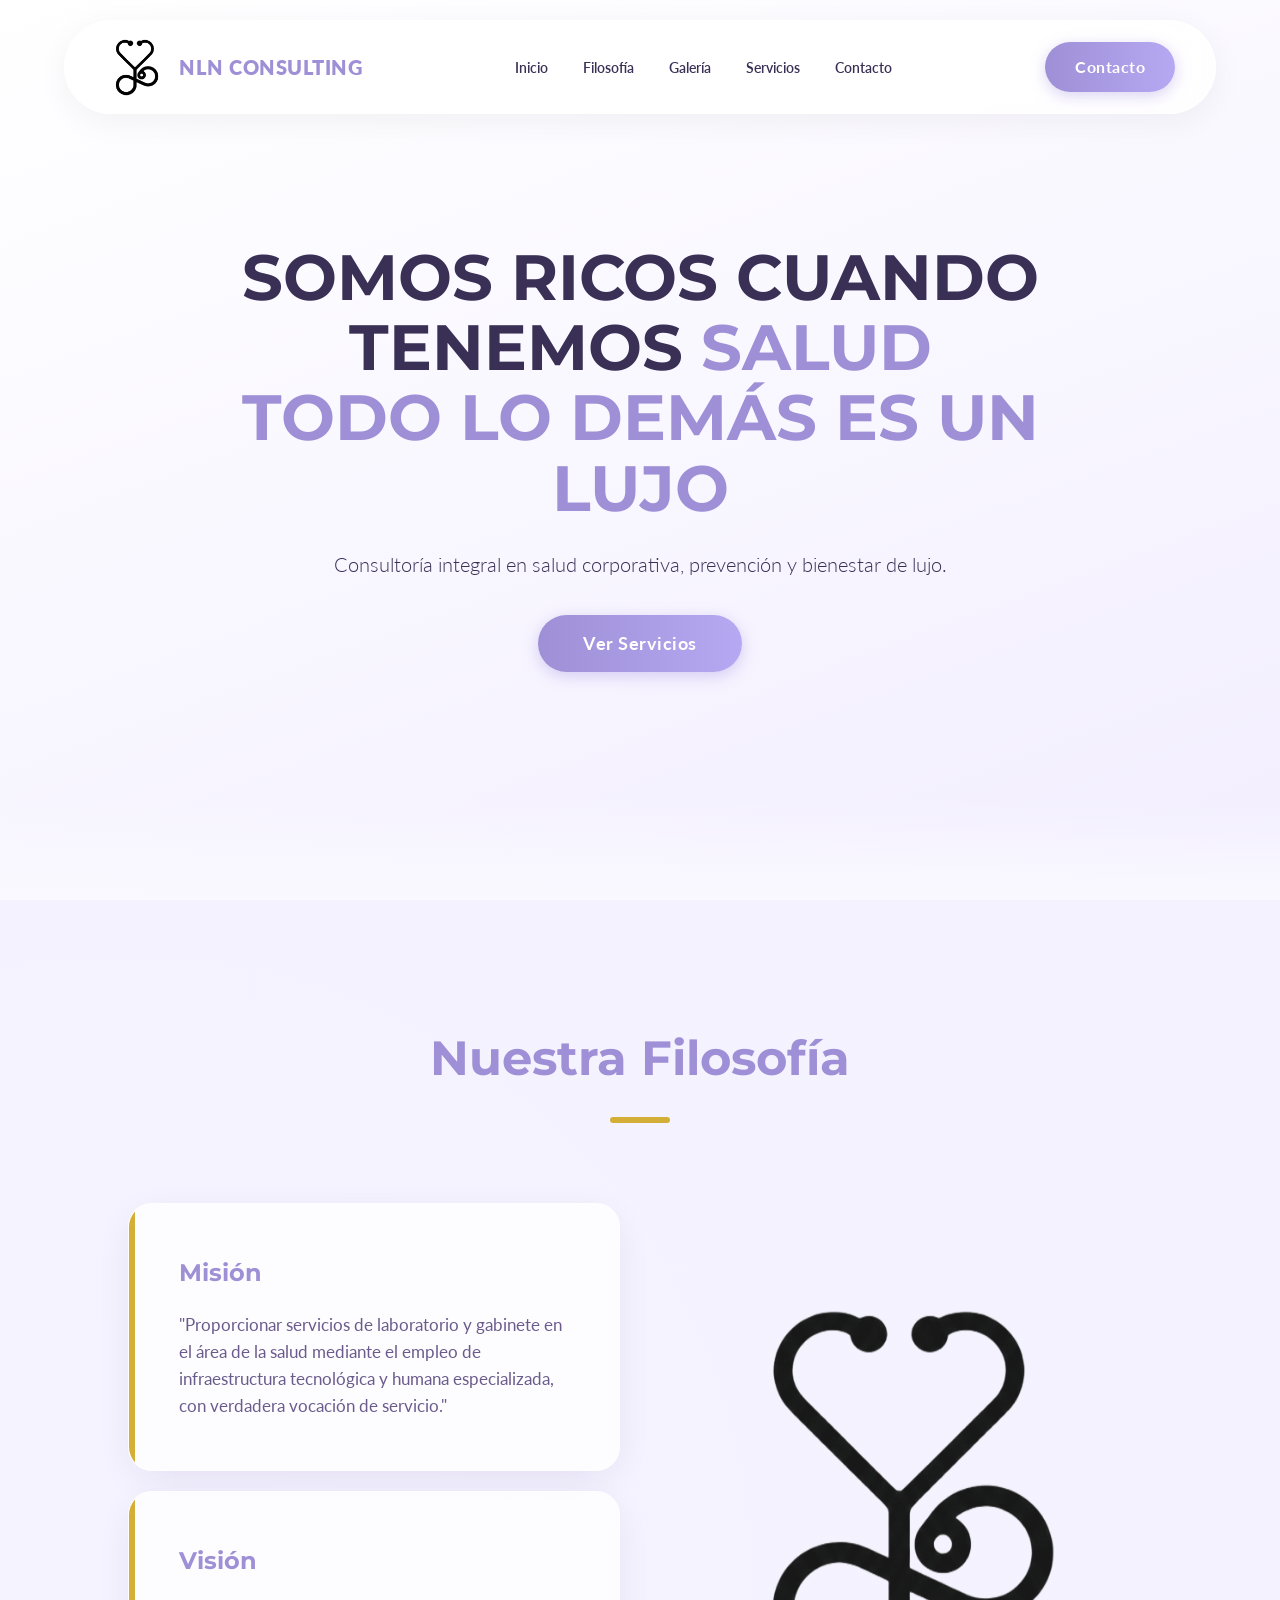
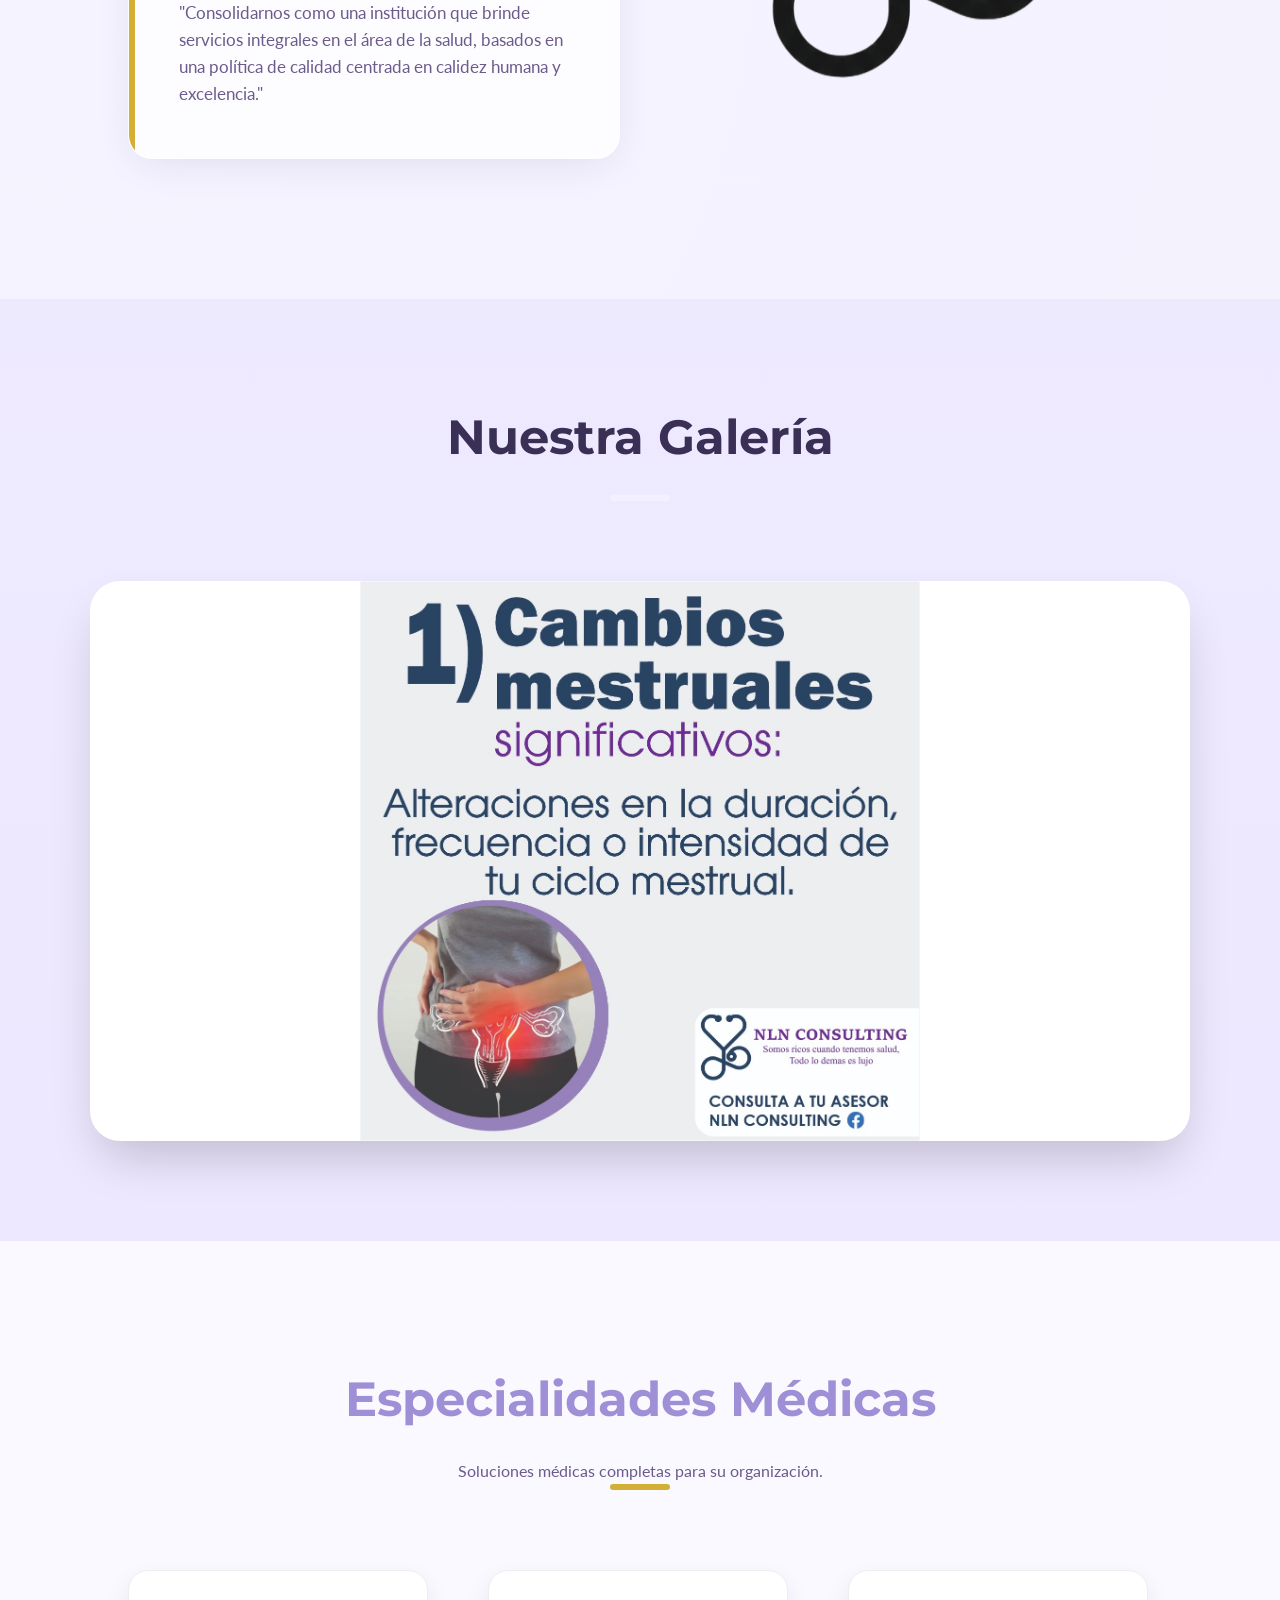
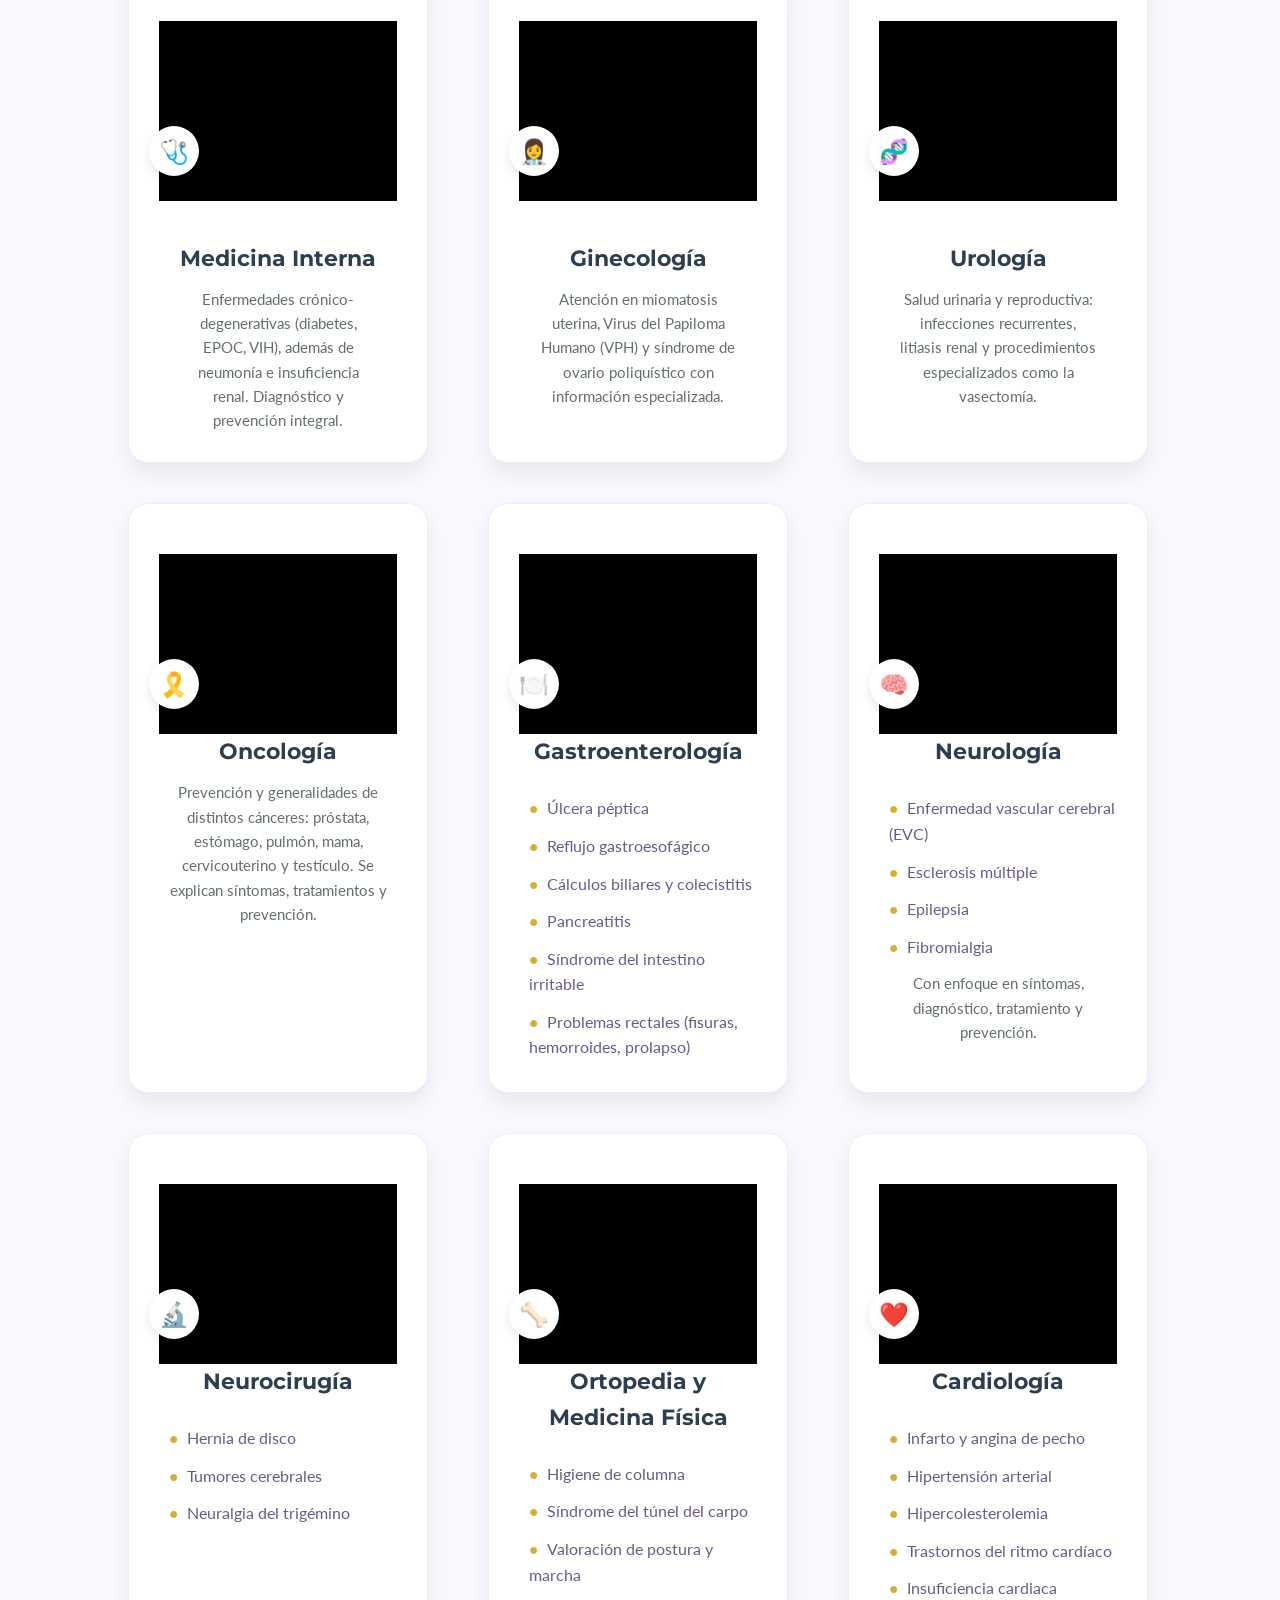
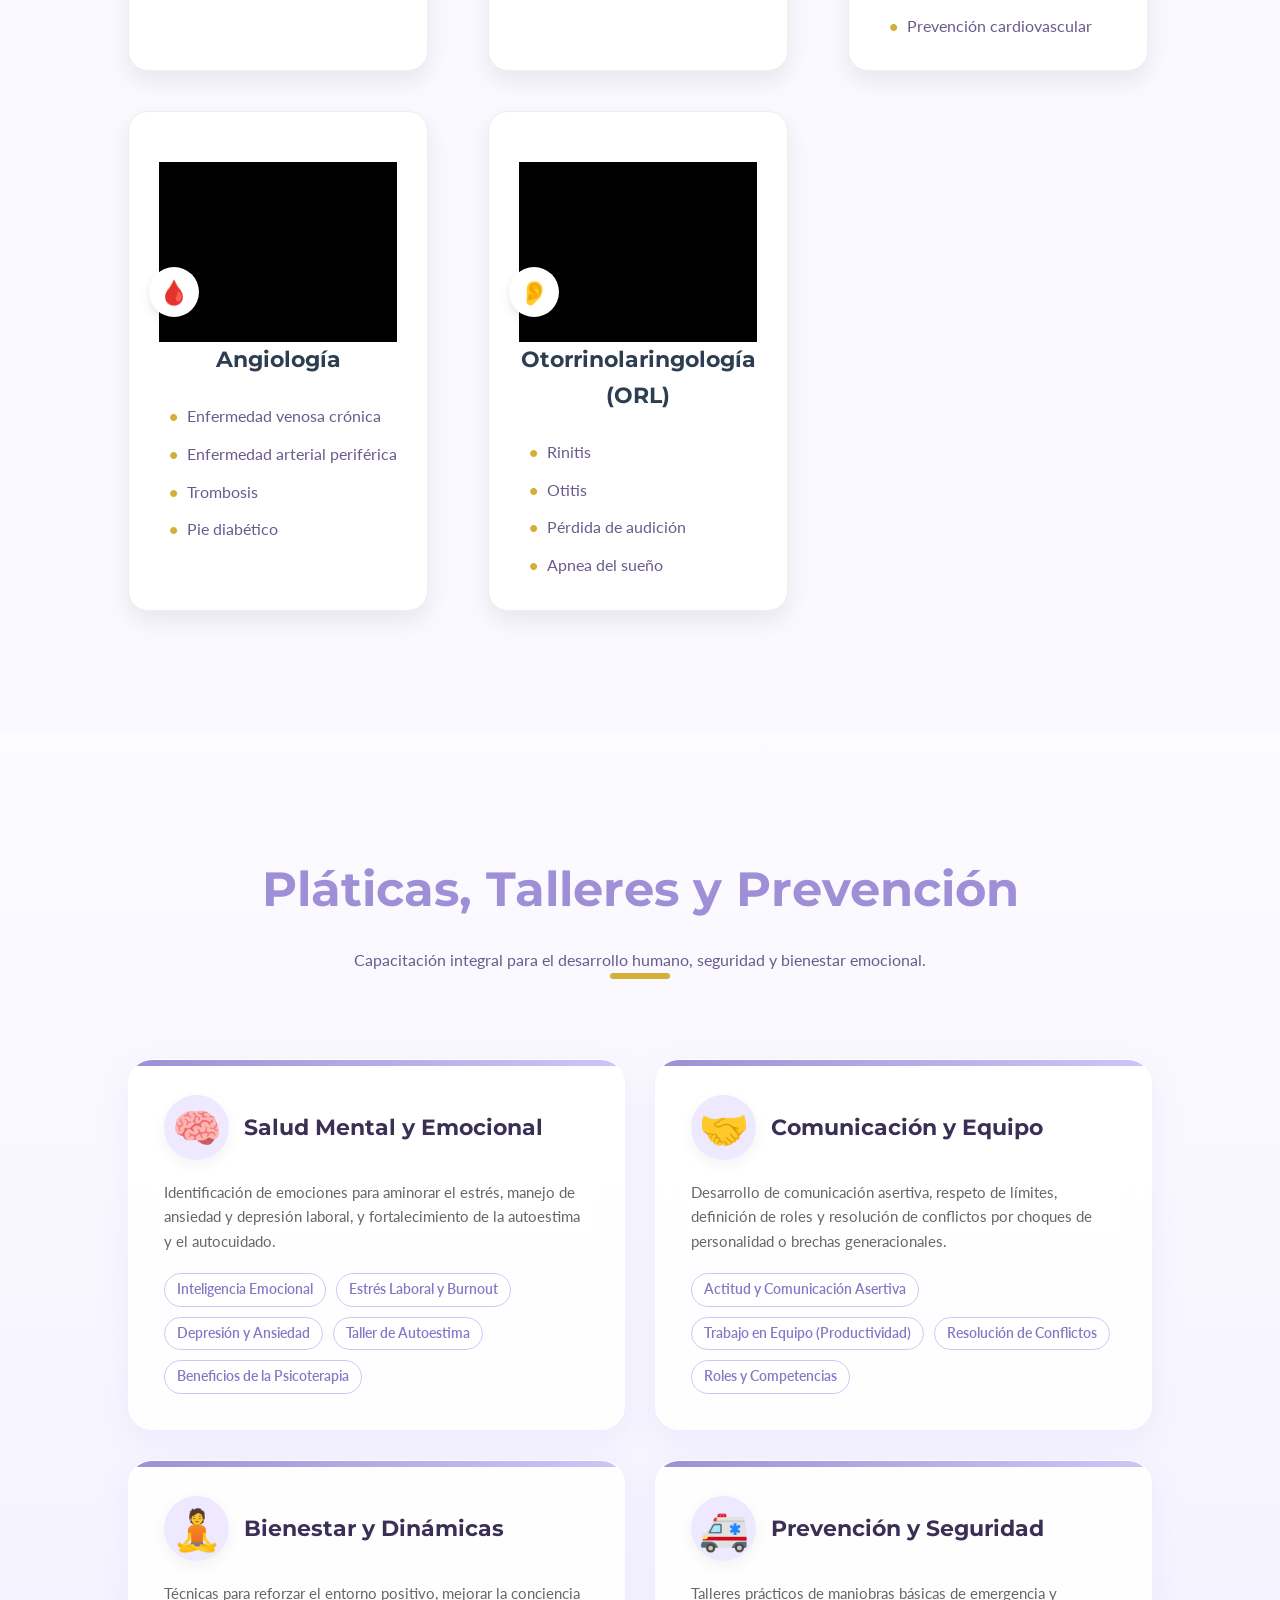
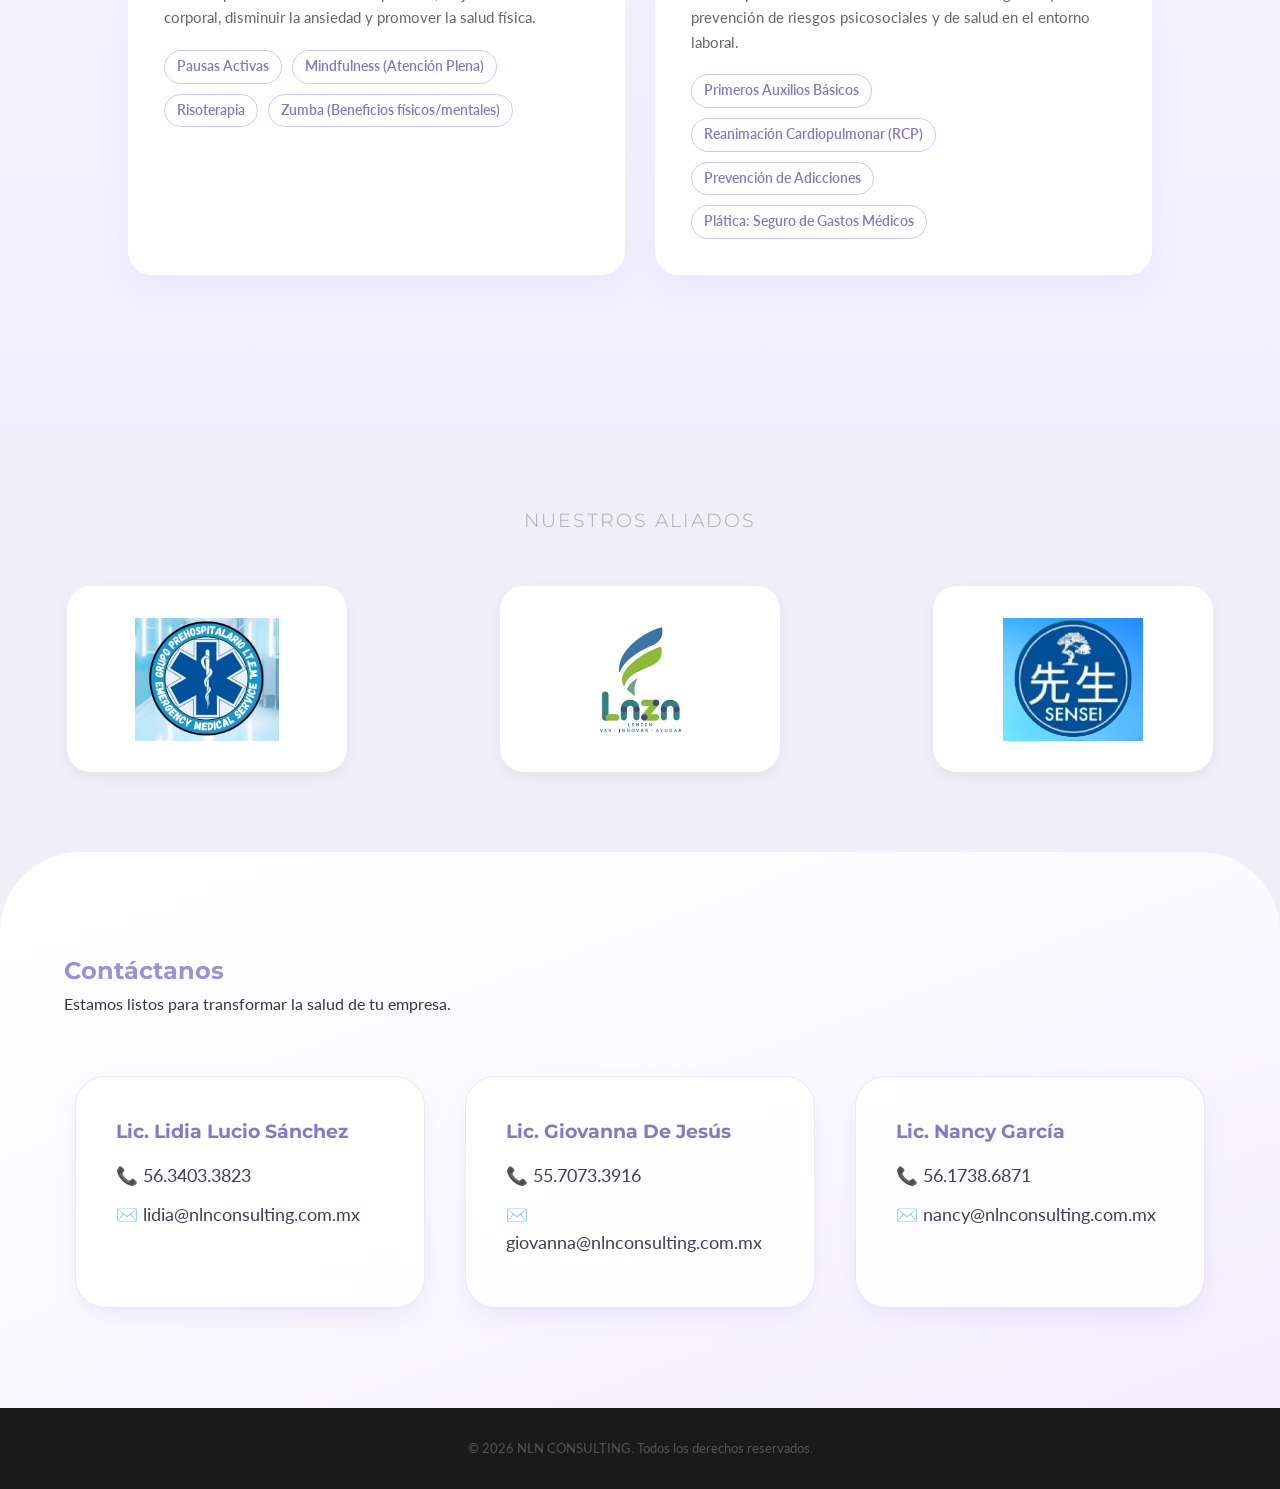
==== commit d42ed32c: "PAGINA WEB V2" ====
--- a/index.html
+++ b/index.html
@@ -853,6 +853,11 @@
 
   <!-- 7. Neurocirugía -->
   <div class="service-card">
+    <div class="video-wrapper">
+      <video autoplay muted loop playsinline>
+        <source src="NeurocirugIa.mp4" type="video/mp4">
+      </video>    
+      </div>
     <div class="icon-box">🔬</div>
     <h3>Neurocirugía</h3>
     <ul>
@@ -864,6 +869,11 @@
 
   <!-- 8. Ortopedia y Medicina Física -->
   <div class="service-card">
+    <div class="video-wrapper">
+      <video autoplay muted loop playsinline>
+        <source src="Ortopedia.mp4" type="video/mp4">
+      </video>    
+      </div>
     <div class="icon-box">🦴</div>
     <h3>Ortopedia y Medicina Física</h3>
     <ul>
@@ -874,7 +884,12 @@
   </div>
 
   <!-- 9. Cardiología -->
-  <div class="service-card">
+  <div class="service-card">   
+    <div class="video-wrapper">
+       <video autoplay muted loop playsinline>
+        <source src="cardiologia.mp4" type="video/mp4">
+      </video>
+      </div>
     <div class="icon-box">❤️</div>
     <h3>Cardiología</h3>
     <ul>
@@ -889,6 +904,11 @@
 
   <!-- 10. Angiología -->
   <div class="service-card">
+    <div class="video-wrapper">
+        <video autoplay muted loop playsinline>
+        <source src="AngiologIa.mp4" type="video/mp4">
+      </video>  
+      </div>
     <div class="icon-box">🩸</div>
     <h3>Angiología</h3>
     <ul>
@@ -901,6 +921,11 @@
 
   <!-- 11. Ot1. Otorrinolaringología (ORL) -->
   <div class="service-card">
+    <div class="video-wrapper">
+       <video autoplay muted loop playsinline>
+        <source src="oido.mp4" type="video/mp4">
+      </video>   
+      </div>
     <div class="icon-box">👂</div>
    
     <h3>Otorrinolaringología (ORL)</h3>
@@ -921,103 +946,73 @@
     </section>
 
 <section id="platicas" class="talks-section reveal">
-        <div class="section-header">
-            <h2>Pláticas, Talleres y Prevención</h2>
-            <p style="color:var(--text-light);">Educación y capacitación para el bienestar integral de su empresa.</p>
-            <div class="line"></div>
+    <div class="section-header">
+        <h2>Pláticas, Talleres y Prevención</h2>
+        <p style="color:var(--text-light);">Capacitación integral para el desarrollo humano, seguridad y bienestar emocional.</p>
+        <div class="line"></div>
+    </div>
+
+    <div class="talks-grid">
+        
+        <div class="workshop-card">
+            <div class="workshop-header">
+                <div class="workshop-icon">🧠</div>
+                <h3>Salud Mental y Emocional</h3>
+            </div>
+            <p>Identificación de emociones para aminorar el estrés, manejo de ansiedad y depresión laboral, y fortalecimiento de la autoestima y el autocuidado.</p>
+            <ul class="tag-list">
+                <li>Inteligencia Emocional</li>
+                <li>Estrés Laboral y Burnout</li>
+                <li>Depresión y Ansiedad</li>
+                <li>Taller de Autoestima</li>
+                <li>Beneficios de la Psicoterapia</li>
+            </ul>
         </div>
 
-        <div class="talks-grid">
-            
-            <div class="workshop-card">
-                <div class="workshop-header">
-                    <div class="workshop-icon">🤯</div>
-                    <h3>Salud Mental y Emocional</h3>
-                </div>
-                [cite_start]<p>Identificación de emociones para aminorar el estrés y reconocimiento de depresión o ansiedad laboral[cite: 694, 698].</p>
-                <ul class="tag-list">
-                    <li>Manejo de Estrés</li>
-                    <li>Depresión y Ansiedad</li>
-                    <li>Inteligencia Emocional</li>
-                    <li>Autoestima Laboral</li>
-                </ul>
+        <div class="workshop-card">
+            <div class="workshop-header">
+                <div class="workshop-icon">🤝</div>
+                <h3>Comunicación y Equipo</h3>
             </div>
-
-            <div class="workshop-card">
-                <div class="workshop-header">
-                    <div class="workshop-icon">🤝</div>
-                    <h3>Habilidades Blandas</h3>
-                </div>
-                [cite_start]<p>Desarrollo de comunicación asertiva, respeto de límites y prevención de conflictos por diferencias generacionales[cite: 696, 715].</p>
-                <ul class="tag-list">
-                    <li>Comunicación Asertiva</li>
-                    <li>Trabajo en Equipo</li>
-                    <li>Resolución de Conflictos</li>
-                    <li>Liderazgo</li>
-                </ul>
+            <p>Desarrollo de comunicación asertiva, respeto de límites, definición de roles y resolución de conflictos por choques de personalidad o brechas generacionales.</p>
+            <ul class="tag-list">
+                <li>Actitud y Comunicación Asertiva</li>
+                <li>Trabajo en Equipo (Productividad)</li>
+                <li>Resolución de Conflictos</li>
+                <li>Roles y Competencias</li>
+            </ul>
+        </div>
+
+        <div class="workshop-card">
+            <div class="workshop-header">
+                <div class="workshop-icon">🧘</div>
+                <h3>Bienestar y Dinámicas</h3>
             </div>
-
-            <div class="workshop-card">
-                <div class="workshop-header">
-                    <div class="workshop-icon">🧘</div>
-                    <h3>Bienestar y Dinámicas</h3>
-                </div>
-                [cite_start]<p>Técnicas para reforzar el entorno positivo, mejorar la postura y la atención plena (Mindfulness)[cite: 708, 718, 722].</p>
-                <ul class="tag-list">
-                    <li>Pausas Activas</li>
-                    <li>Mindfulness</li>
-                    <li>Risoterapia</li>
-                    <li>Clases de Zumba</li>
-                    <li>Prevención de Adicciones</li>
-                </ul>
+            <p>Técnicas para reforzar el entorno positivo, mejorar la conciencia corporal, disminuir la ansiedad y promover la salud física.</p>
+            <ul class="tag-list">
+                <li>Pausas Activas</li>
+                <li>Mindfulness (Atención Plena)</li>
+                <li>Risoterapia</li>
+                <li>Zumba (Beneficios físicos/mentales)</li>
+            </ul>
+        </div>
+
+        <div class="workshop-card">
+            <div class="workshop-header">
+                <div class="workshop-icon">🚑</div>
+                <h3>Prevención y Seguridad</h3>
             </div>
-
-            <div class="workshop-card">
-                <div class="workshop-header">
-                    <div class="workshop-icon">🚑</div>
-                    <h3>Seguridad y Emergencias</h3>
-                </div>
-                [cite_start]<p>Capacitación certificada (DC3) para respuesta eficiente ante emergencias, uso de DEA y manejo de crisis[cite: 808, 878].</p>
-                <ul class="tag-list">
-                    <li>Primeros Auxilios Básicos</li>
-                    <li>RCP y uso de DEA</li>
-                    <li>Brigada de Evacuación</li>
-                    <li>Combate de Incendios</li>
-                    <li>Signos Vitales</li>
-                </ul>
-            </div>
-
-            <div class="workshop-card">
-                <div class="workshop-header">
-                    <div class="workshop-icon">🍎</div>
-                    <h3>Nutrición Corporativa</h3>
-                </div>
-                [cite_start]<p>Análisis InBody (masa muscular, grasa visceral) y planes alimenticios personalizados con seguimiento médico[cite: 1048, 1053].</p>
-                <ul class="tag-list">
-                    <li>Análisis InBody</li>
-                    <li>Historial Médico</li>
-                    <li>Planes de Alimentación</li>
-                    <li>Seguimiento de Peso</li>
-                </ul>
-            </div>
-
-            <div class="workshop-card">
-                <div class="workshop-header">
-                    <div class="workshop-icon">👓</div>
-                    <h3>Salud Visual</h3>
-                </div>
-                [cite_start]<p>Examen optométrico especializado, prevención de patologías por uso de pantallas y detección de problemas silenciosos[cite: 1036].</p>
-                <ul class="tag-list">
-                    <li>Examen de la Vista</li>
-                    <li>Fatiga Digital</li>
-                    <li>Prevención Glaucoma</li>
-                    <li>Ergonomía Visual</li>
-                </ul>
-            </div>
-
+            <p>Talleres prácticos de maniobras básicas de emergencia y prevención de riesgos psicosociales y de salud en el entorno laboral.</p>
+            <ul class="tag-list">
+                <li>Primeros Auxilios Básicos</li>
+                <li>Reanimación Cardiopulmonar (RCP)</li>
+                <li>Prevención de Adicciones</li>
+                <li>Plática: Seguro de Gastos Médicos</li>
+            </ul>
         </div>
-    </section>
-
+
+    </div>
+</section>
 
 <div class="partners container reveal">
   <div class="section-header" style="margin-bottom: 20px;">
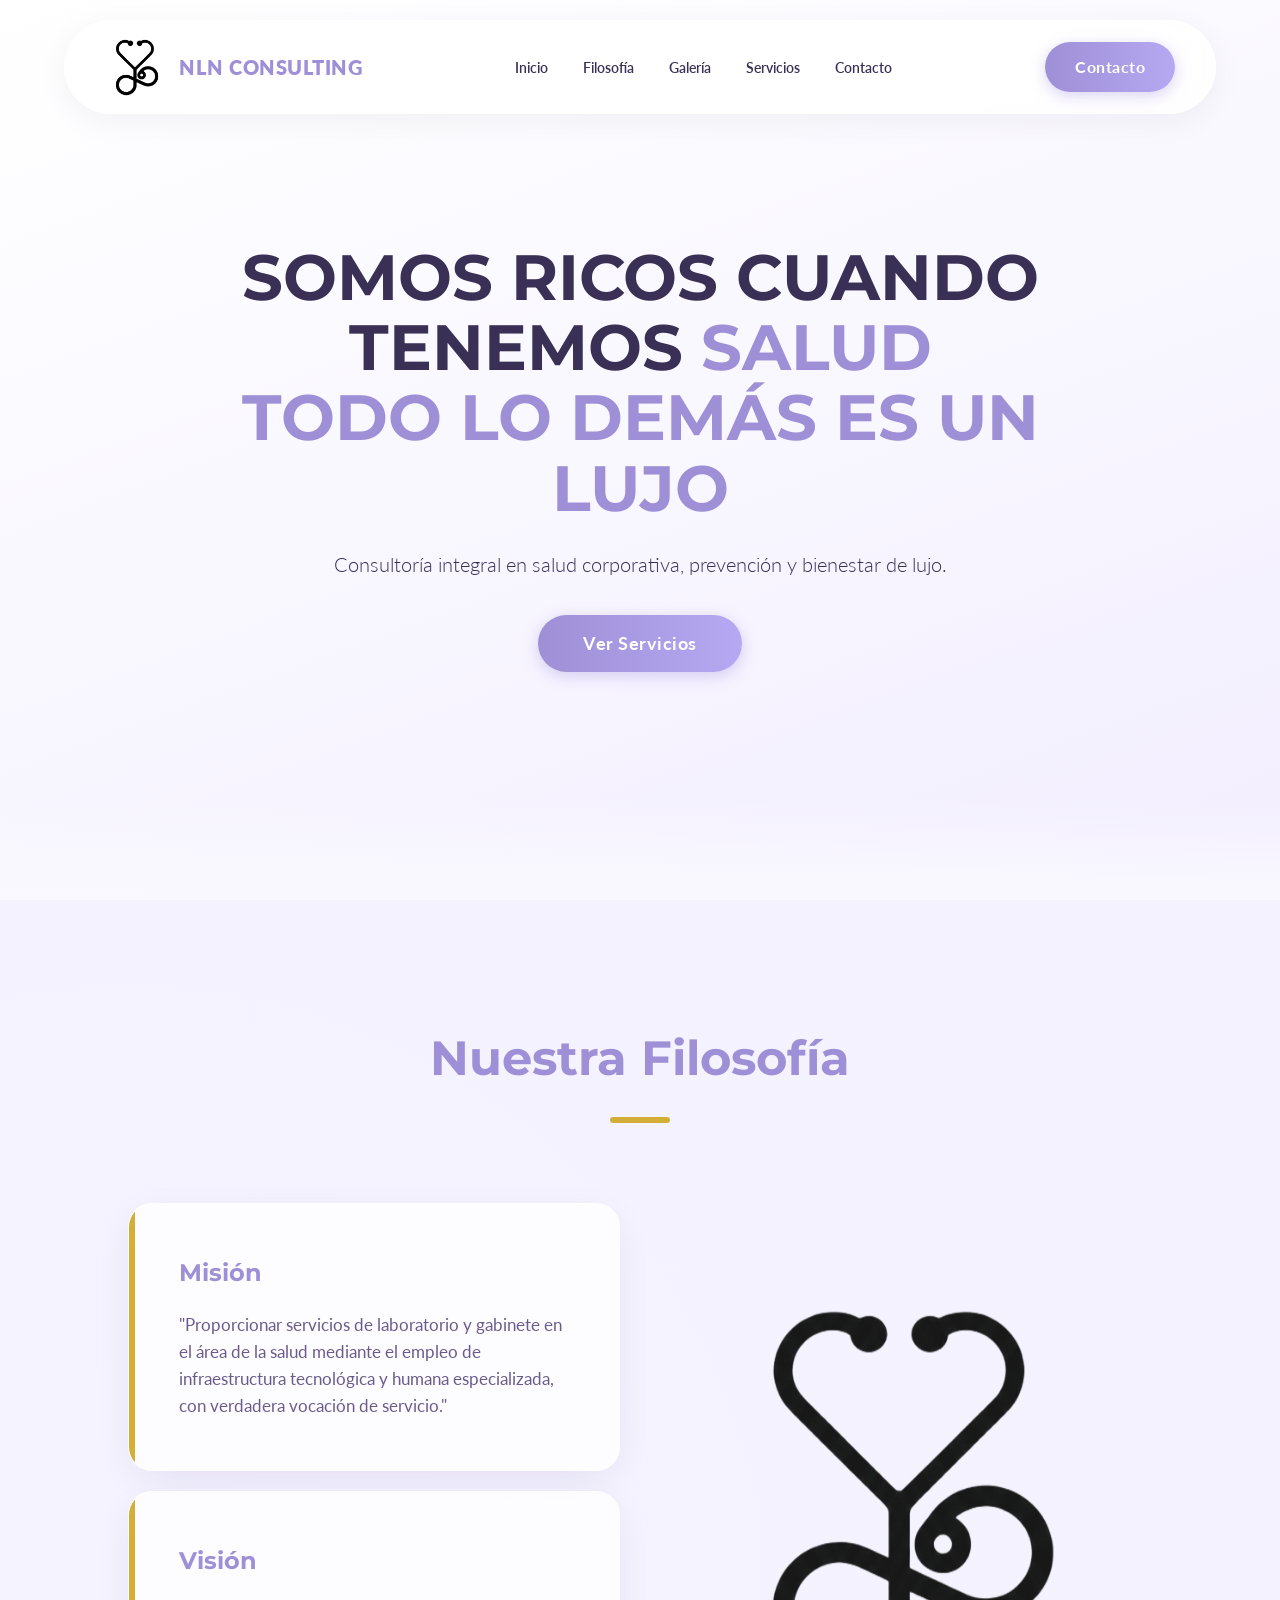
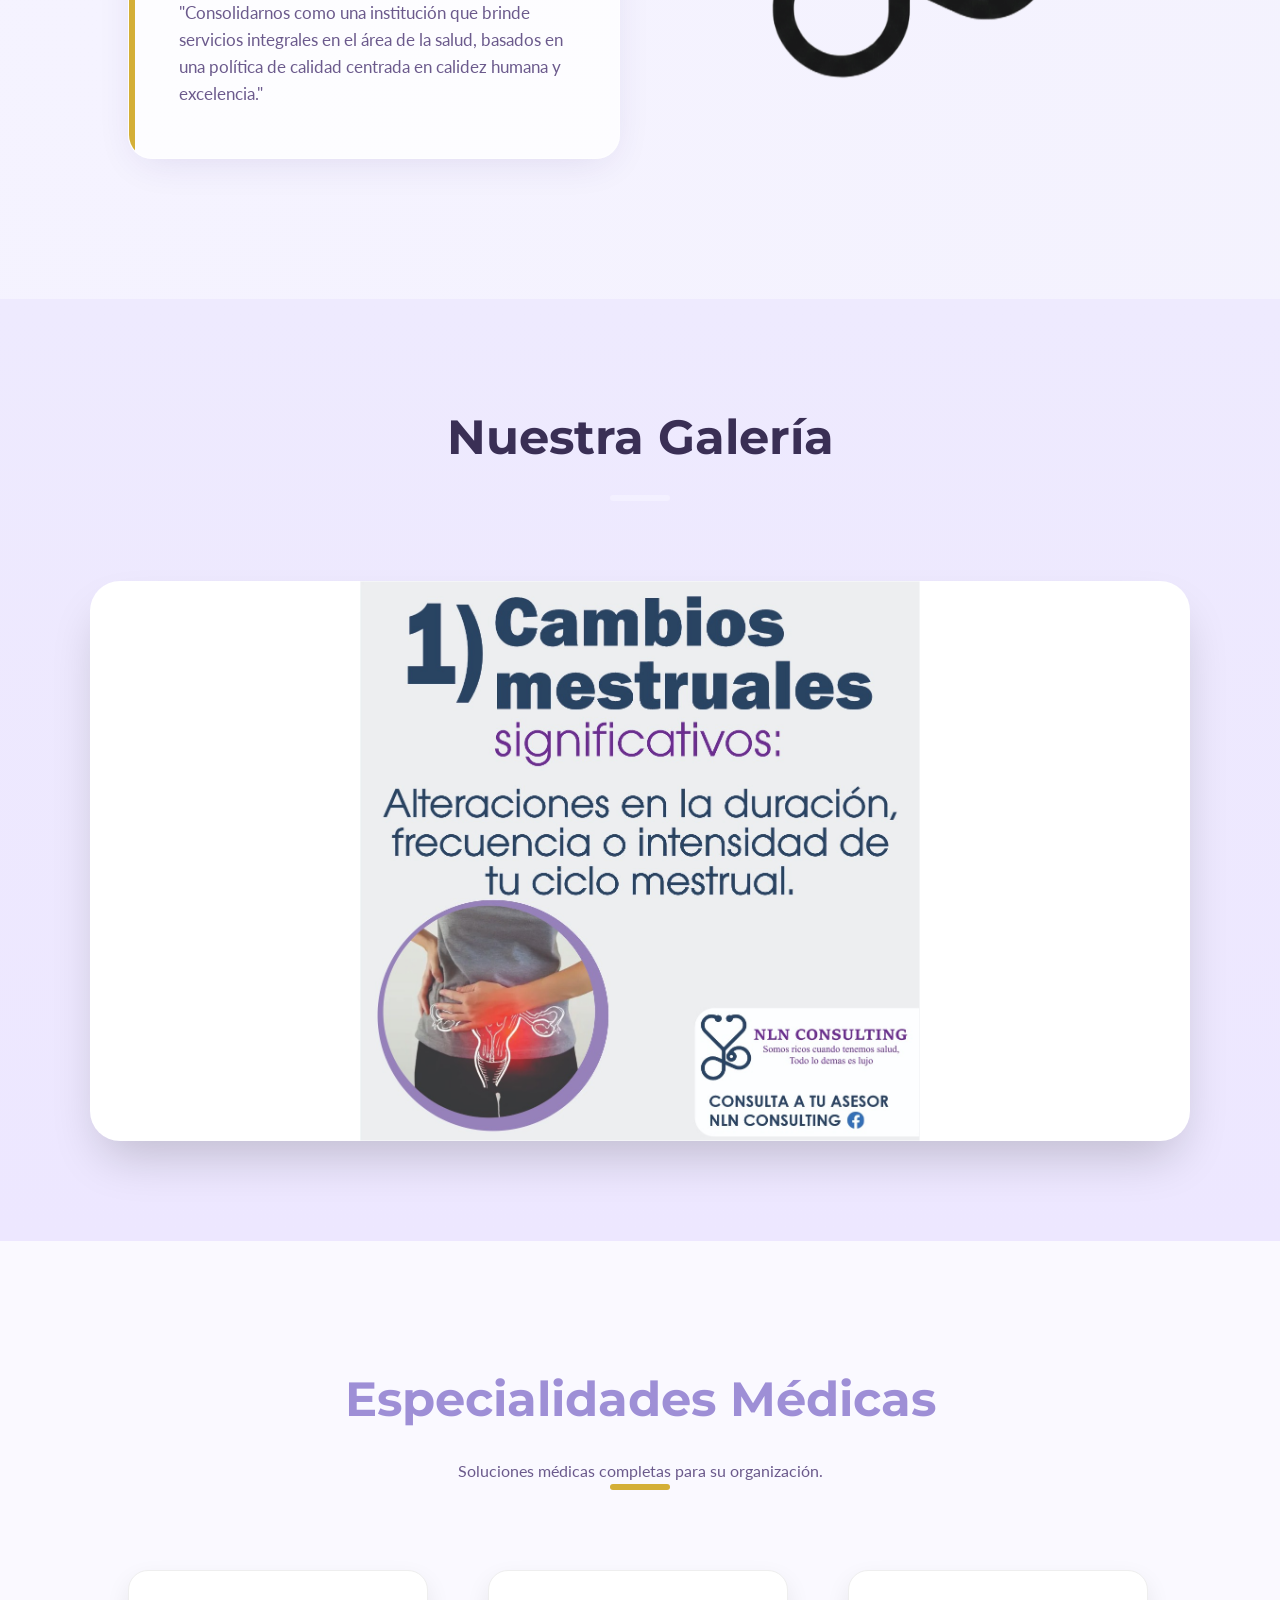
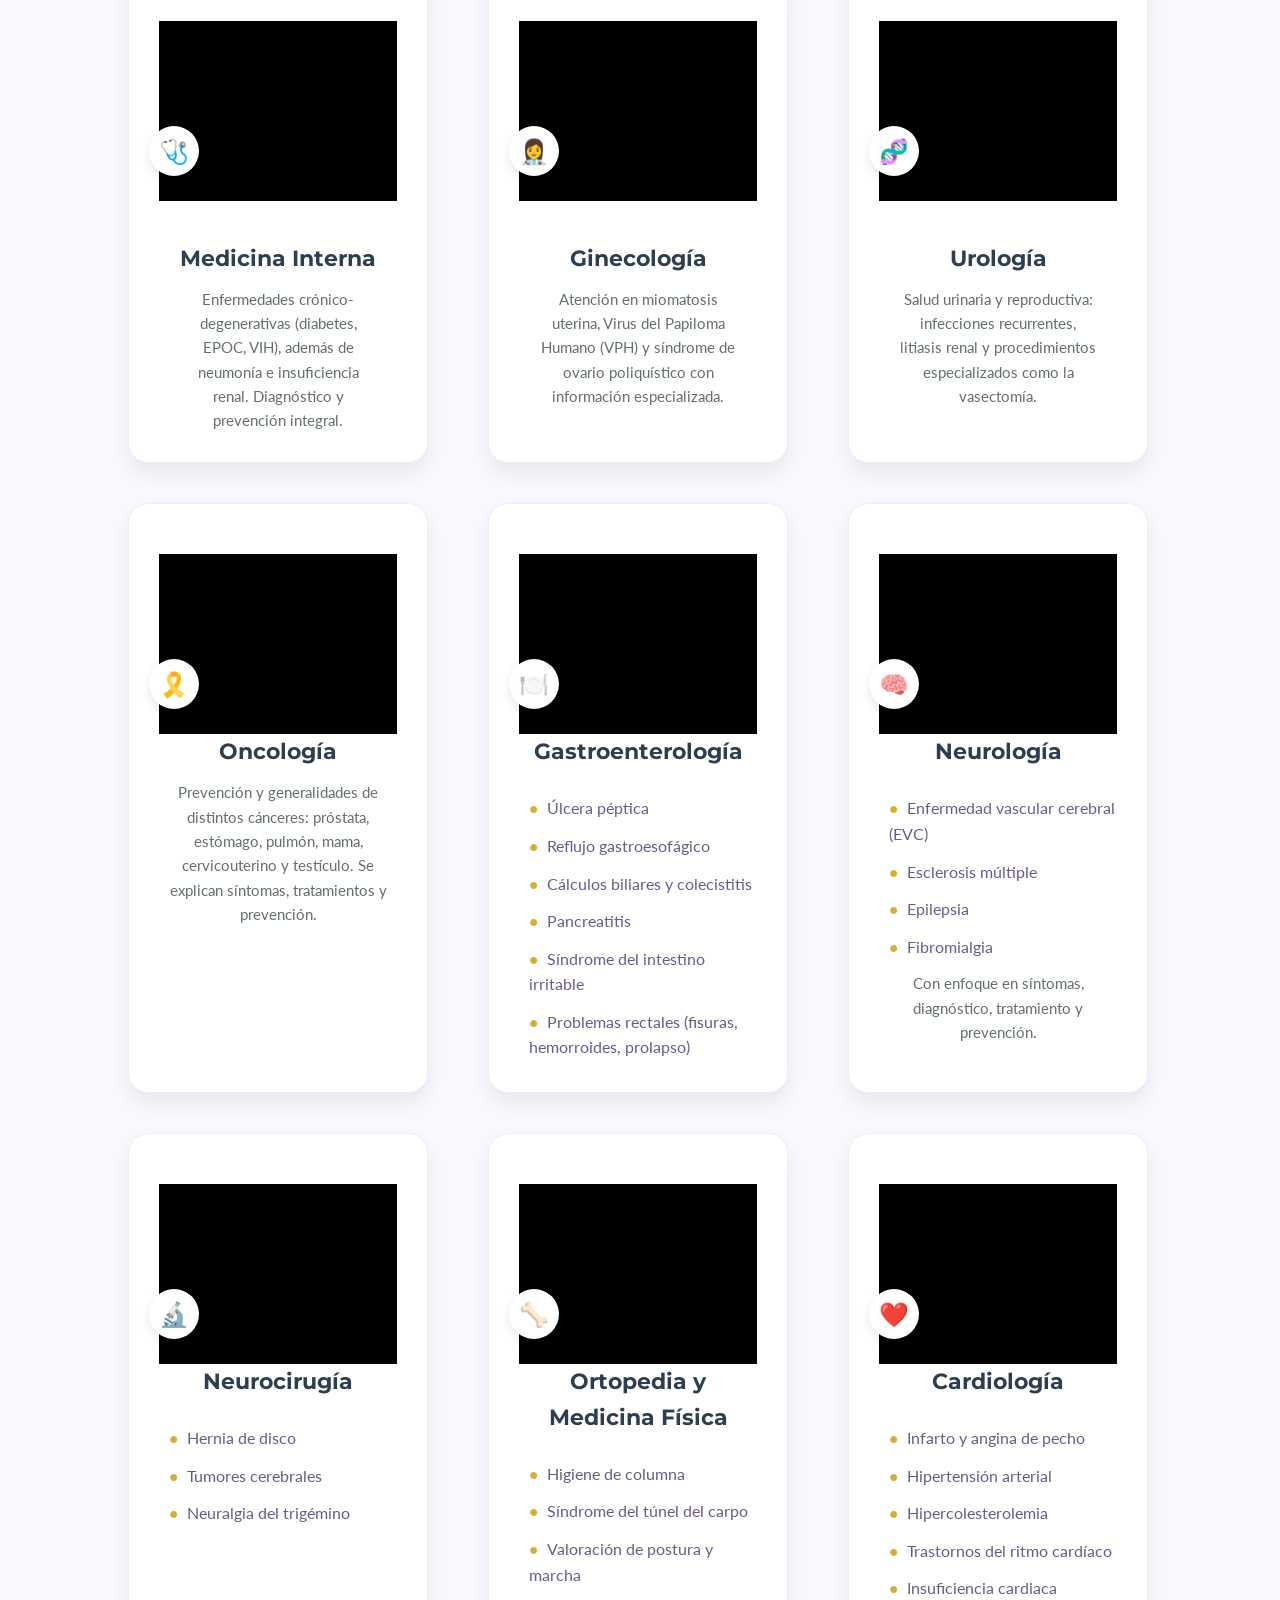
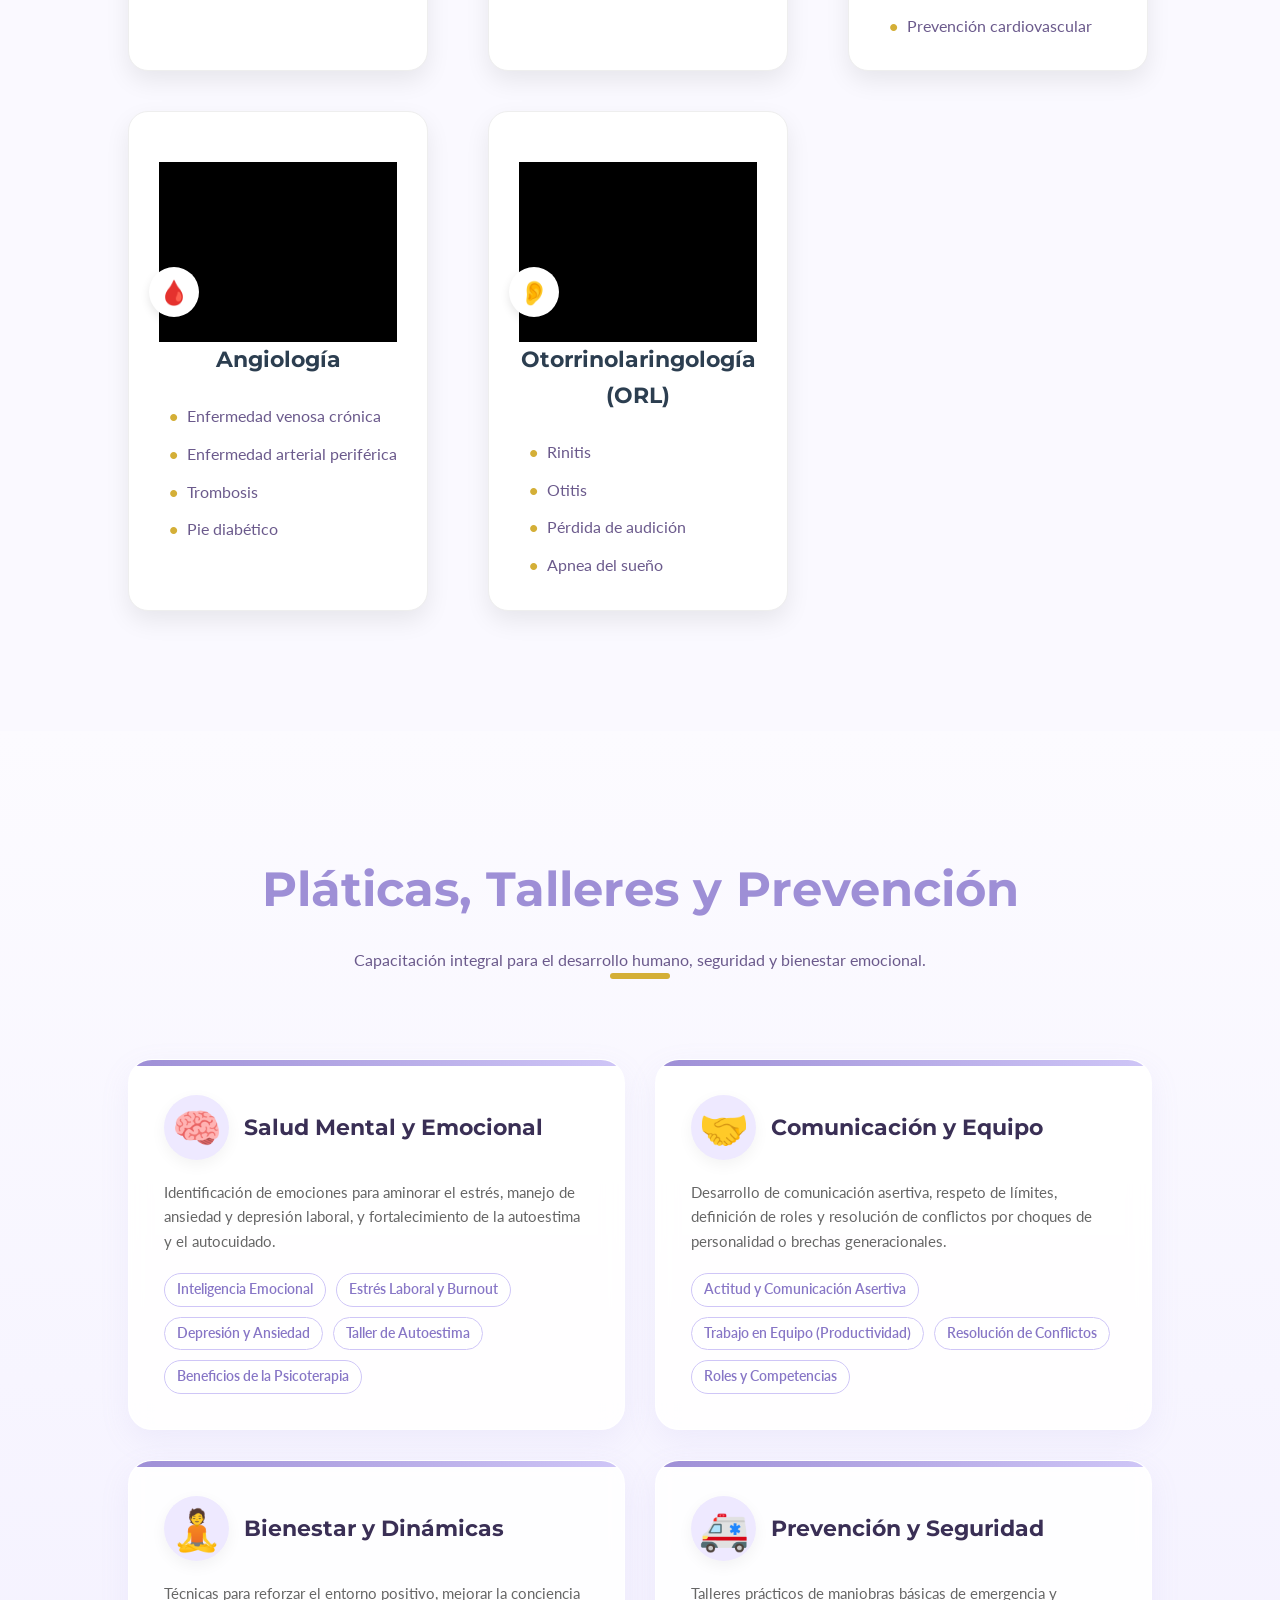
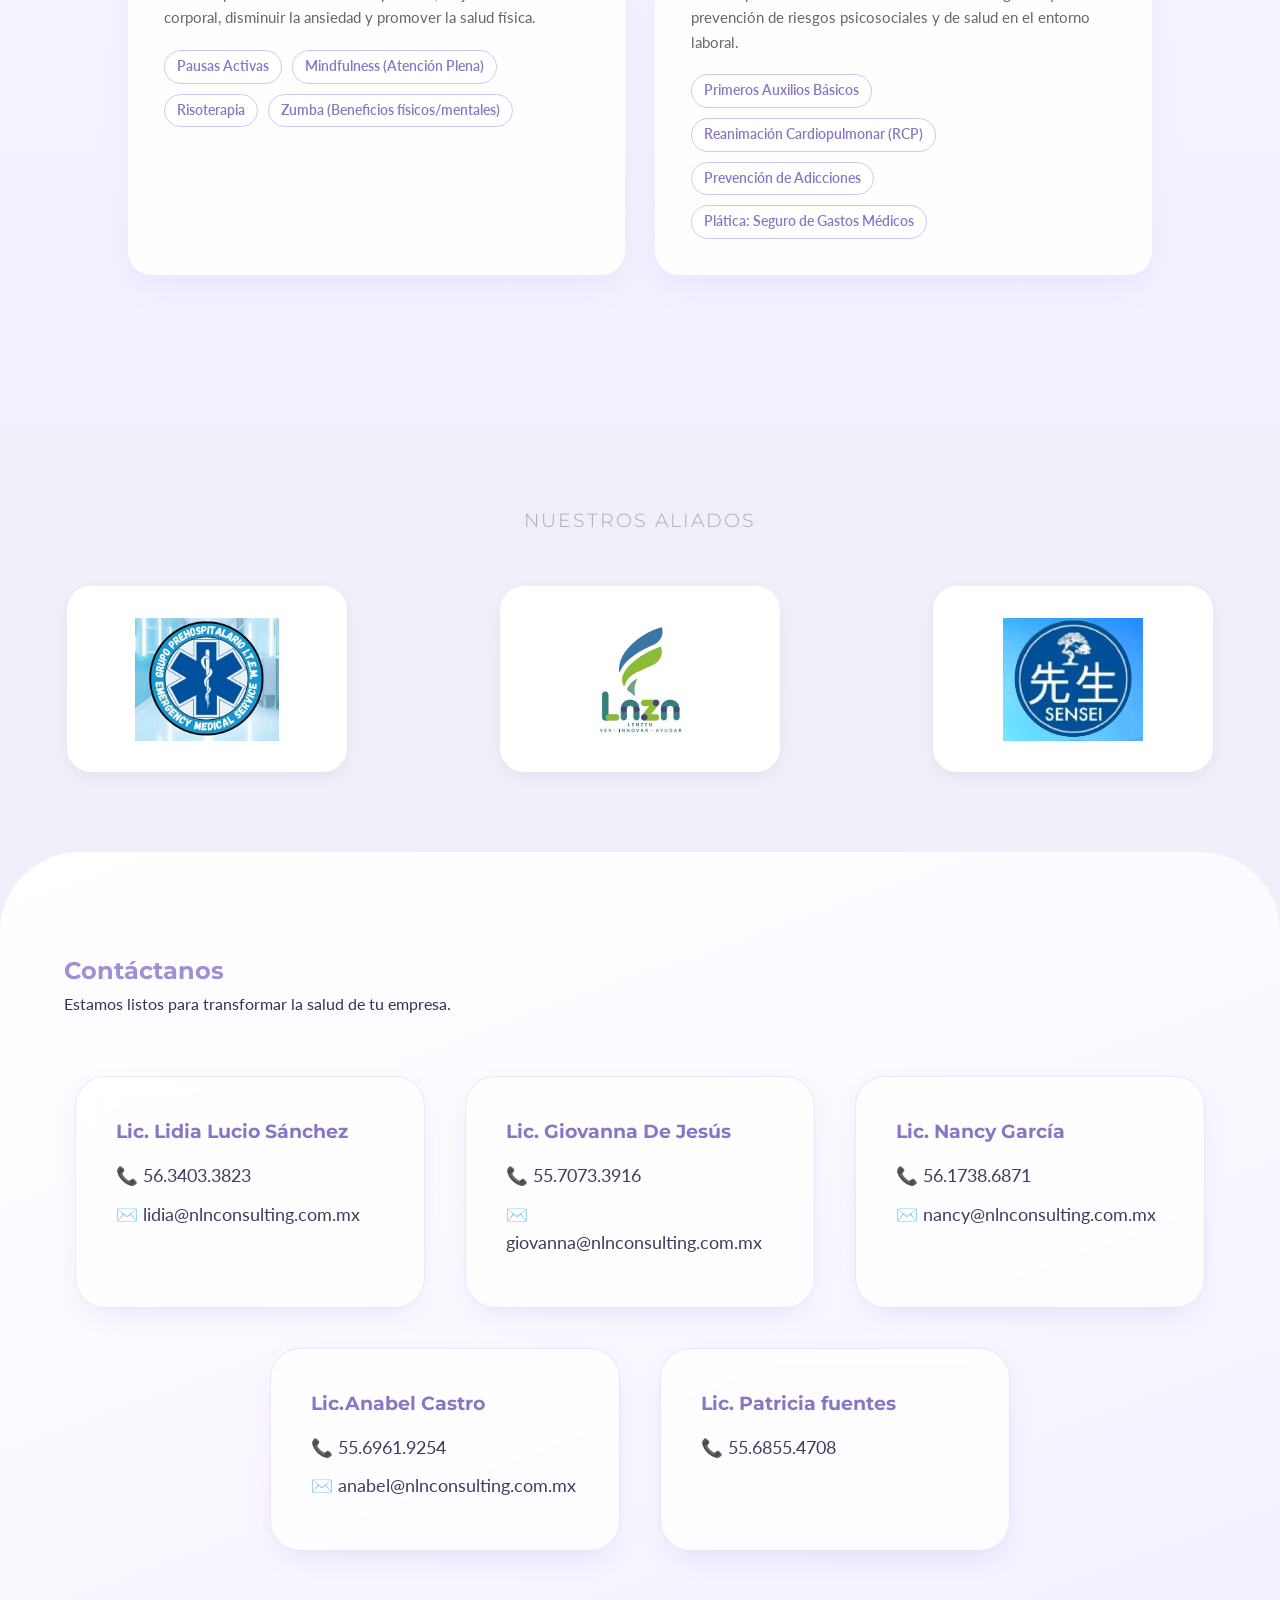
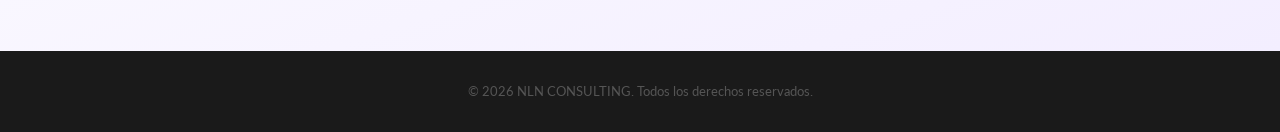
==== commit f4c5b44e: "correos new" ====
--- a/index.html
+++ b/index.html
@@ -1075,6 +1075,16 @@
                     <p>📞 56.1738.6871</p>
                     <p>✉️ nancy@nlnconsulting.com.mx</p>
                 </div>
+                <div class="contact-box"> 
+                    <h3>Lic.Anabel Castro </h3>
+                    <p>📞 55.6961.9254</p>
+                    <p>✉️ anabel@nlnconsulting.com.mx</p>
+                </div>
+                <div class="contact-box"> 
+                    <h3>Lic. Patricia fuentes </h3>
+                    <p>📞 55.6855.4708</p>
+                   
+                </div>
             </div>
         </div>
     </section>
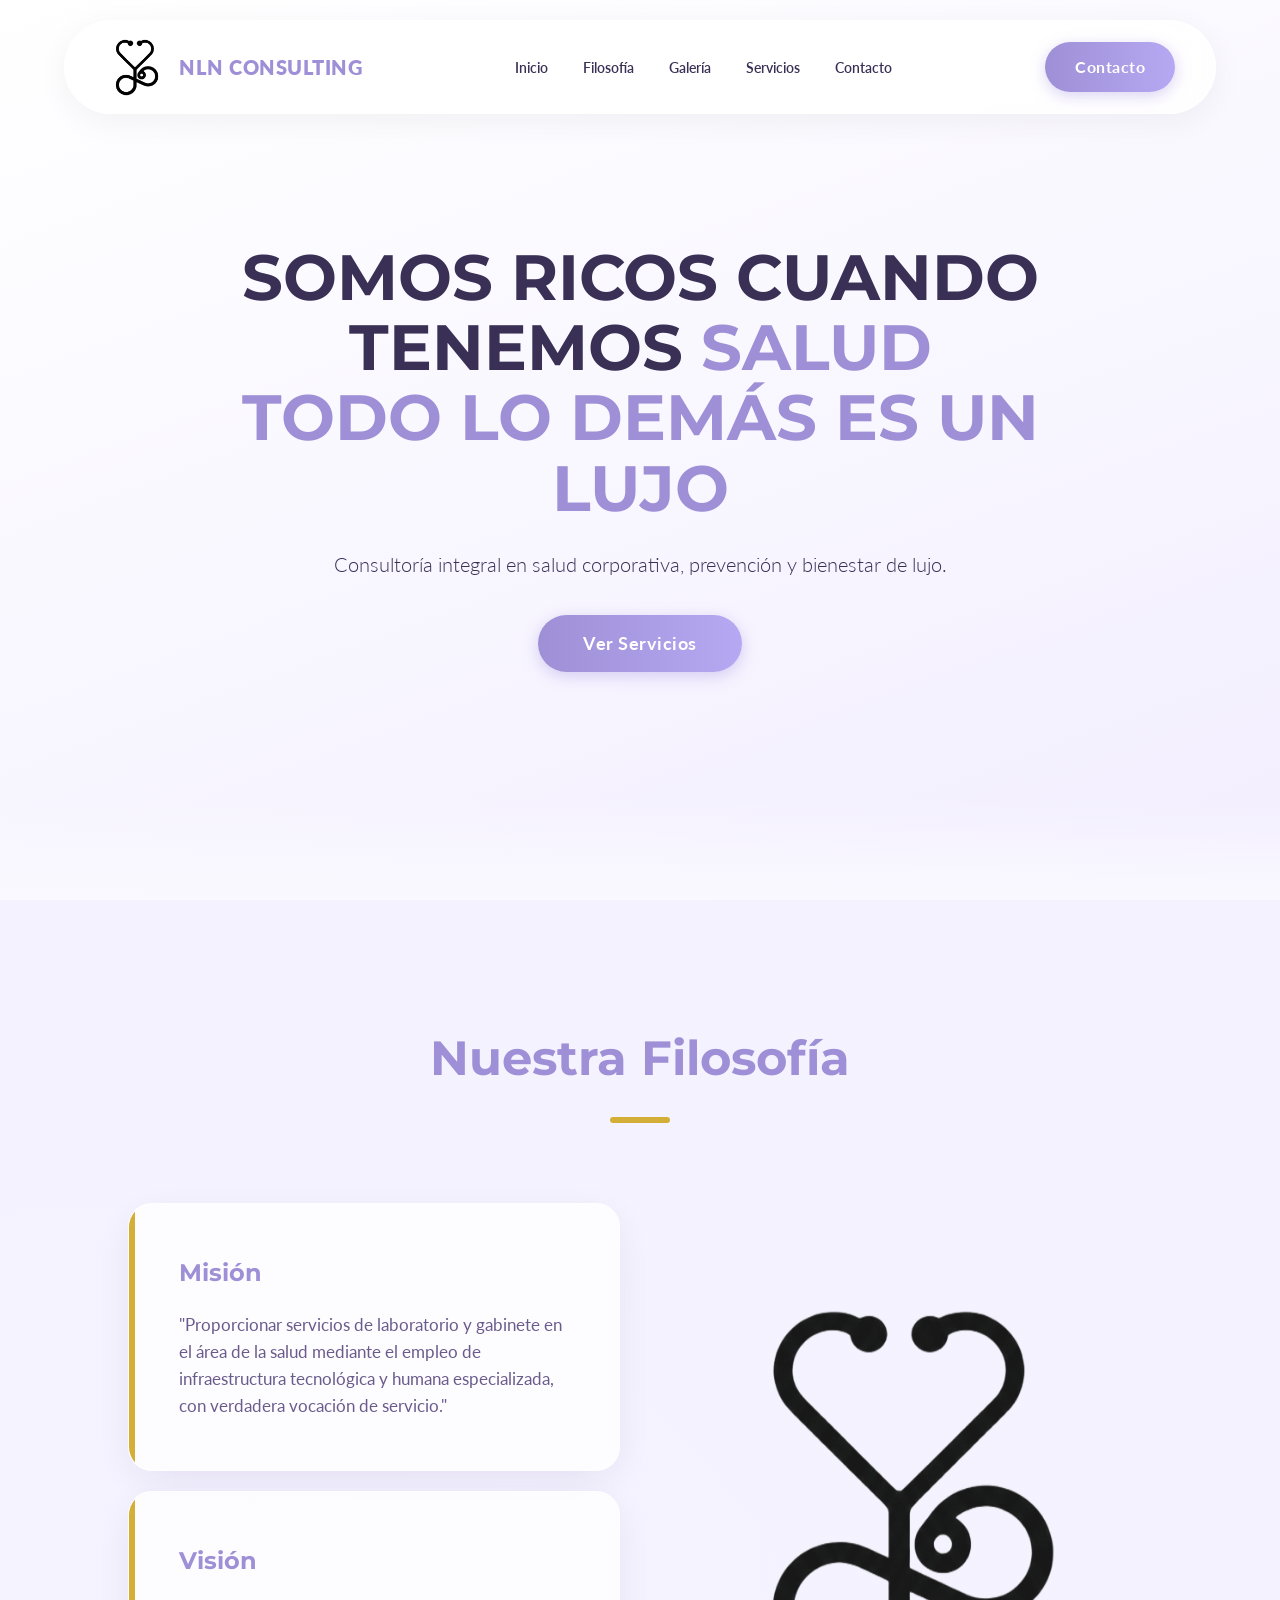
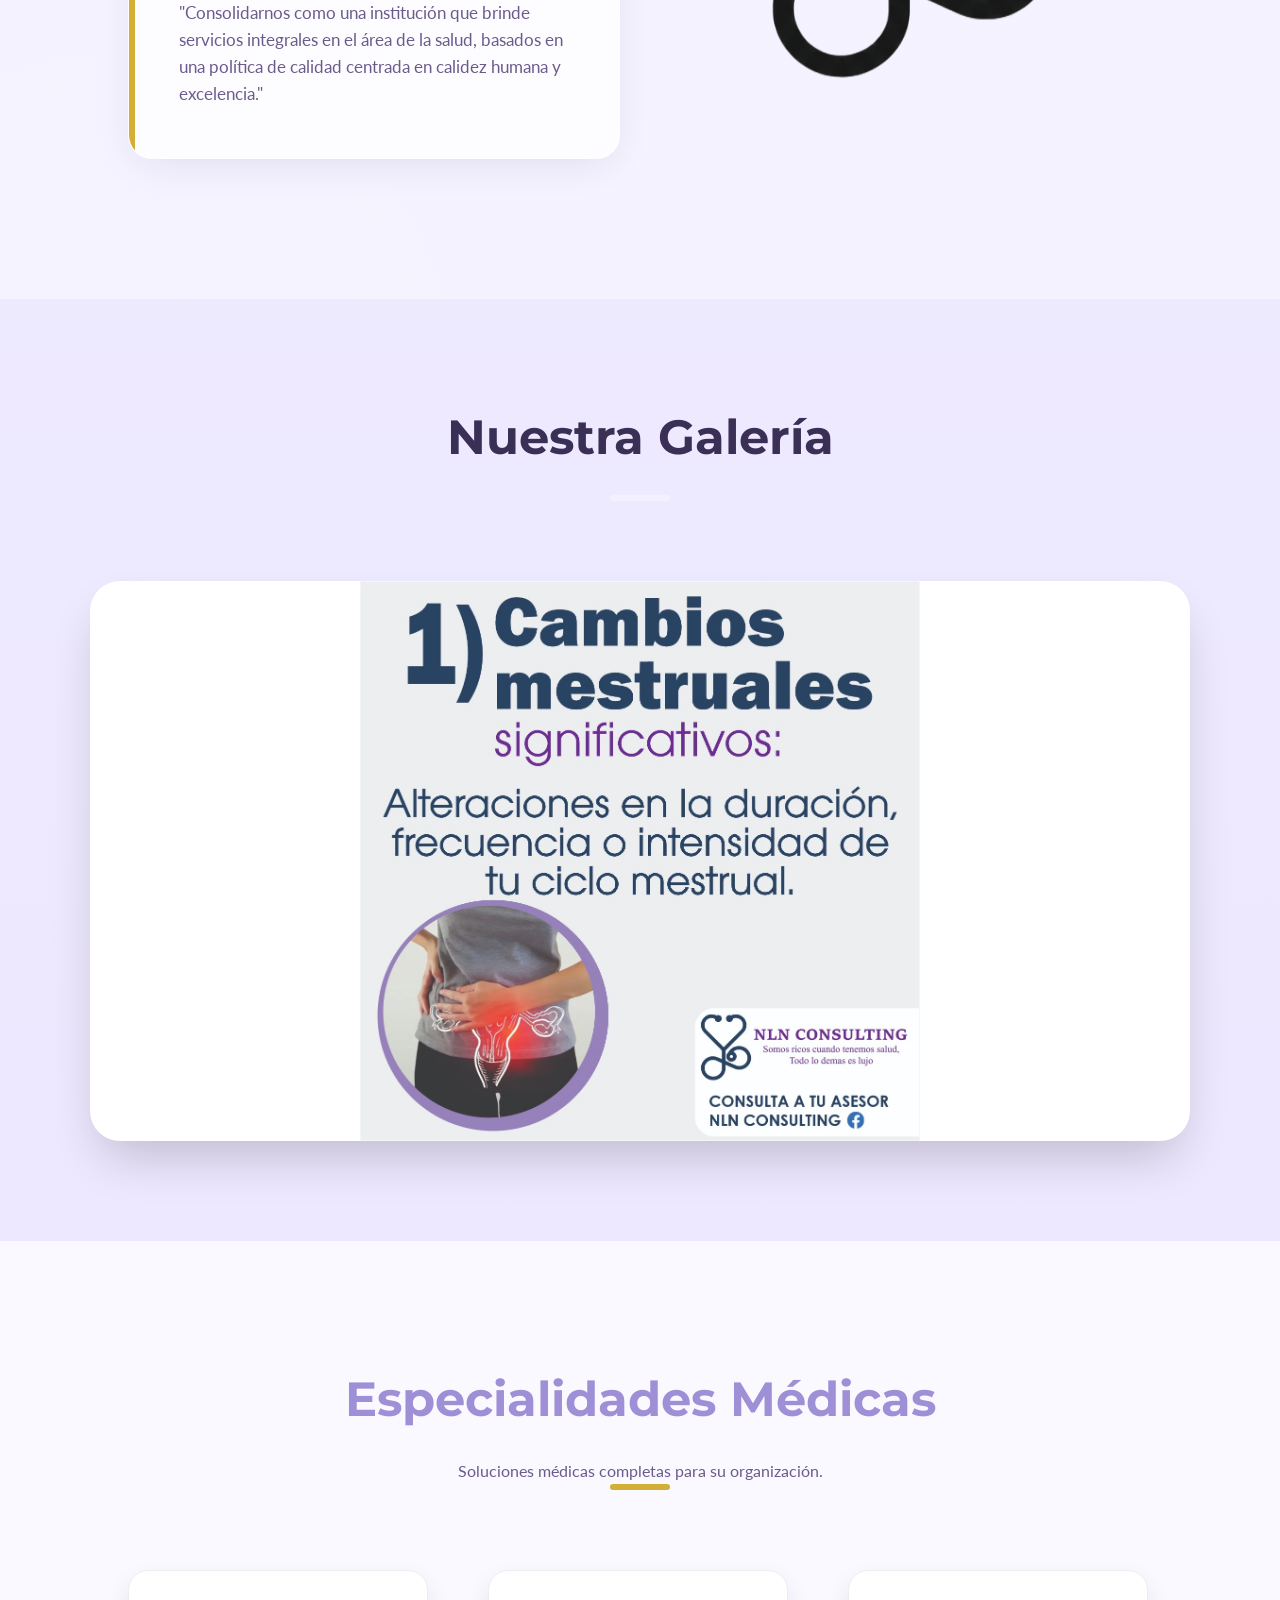
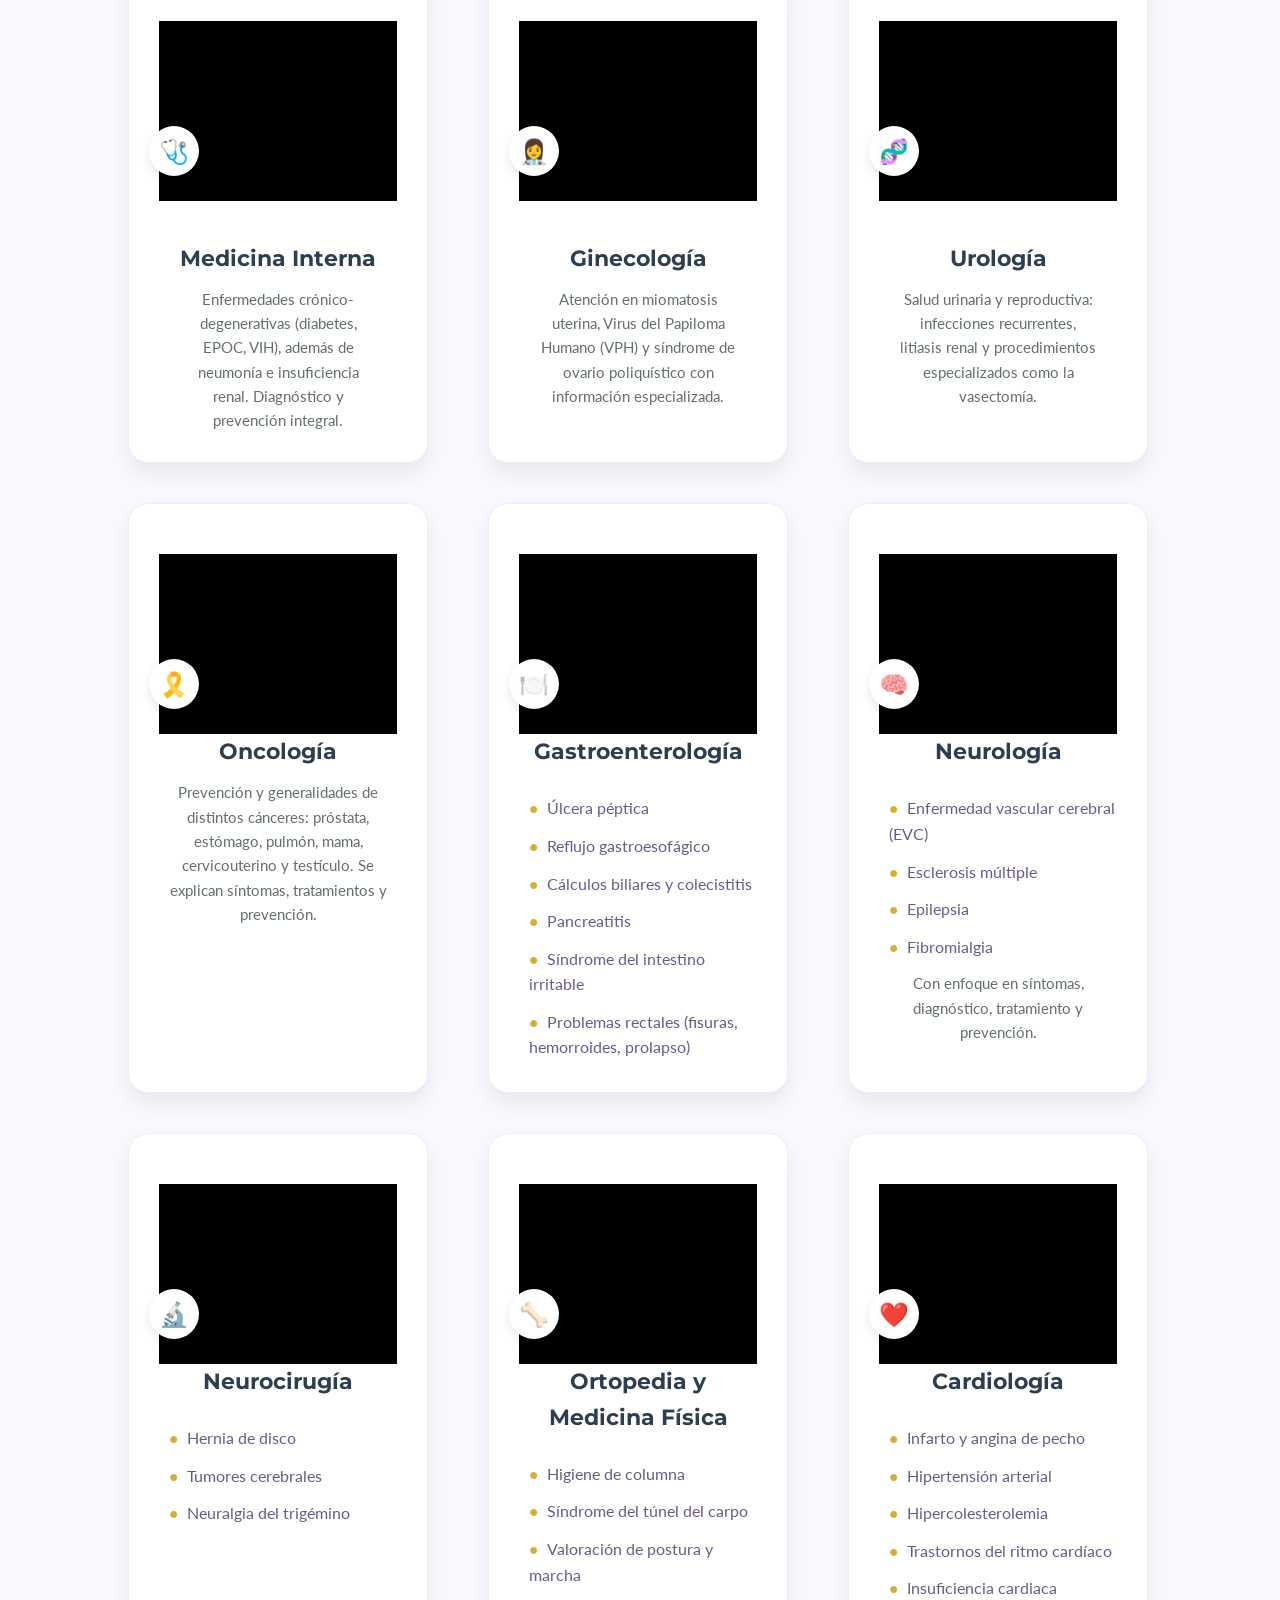
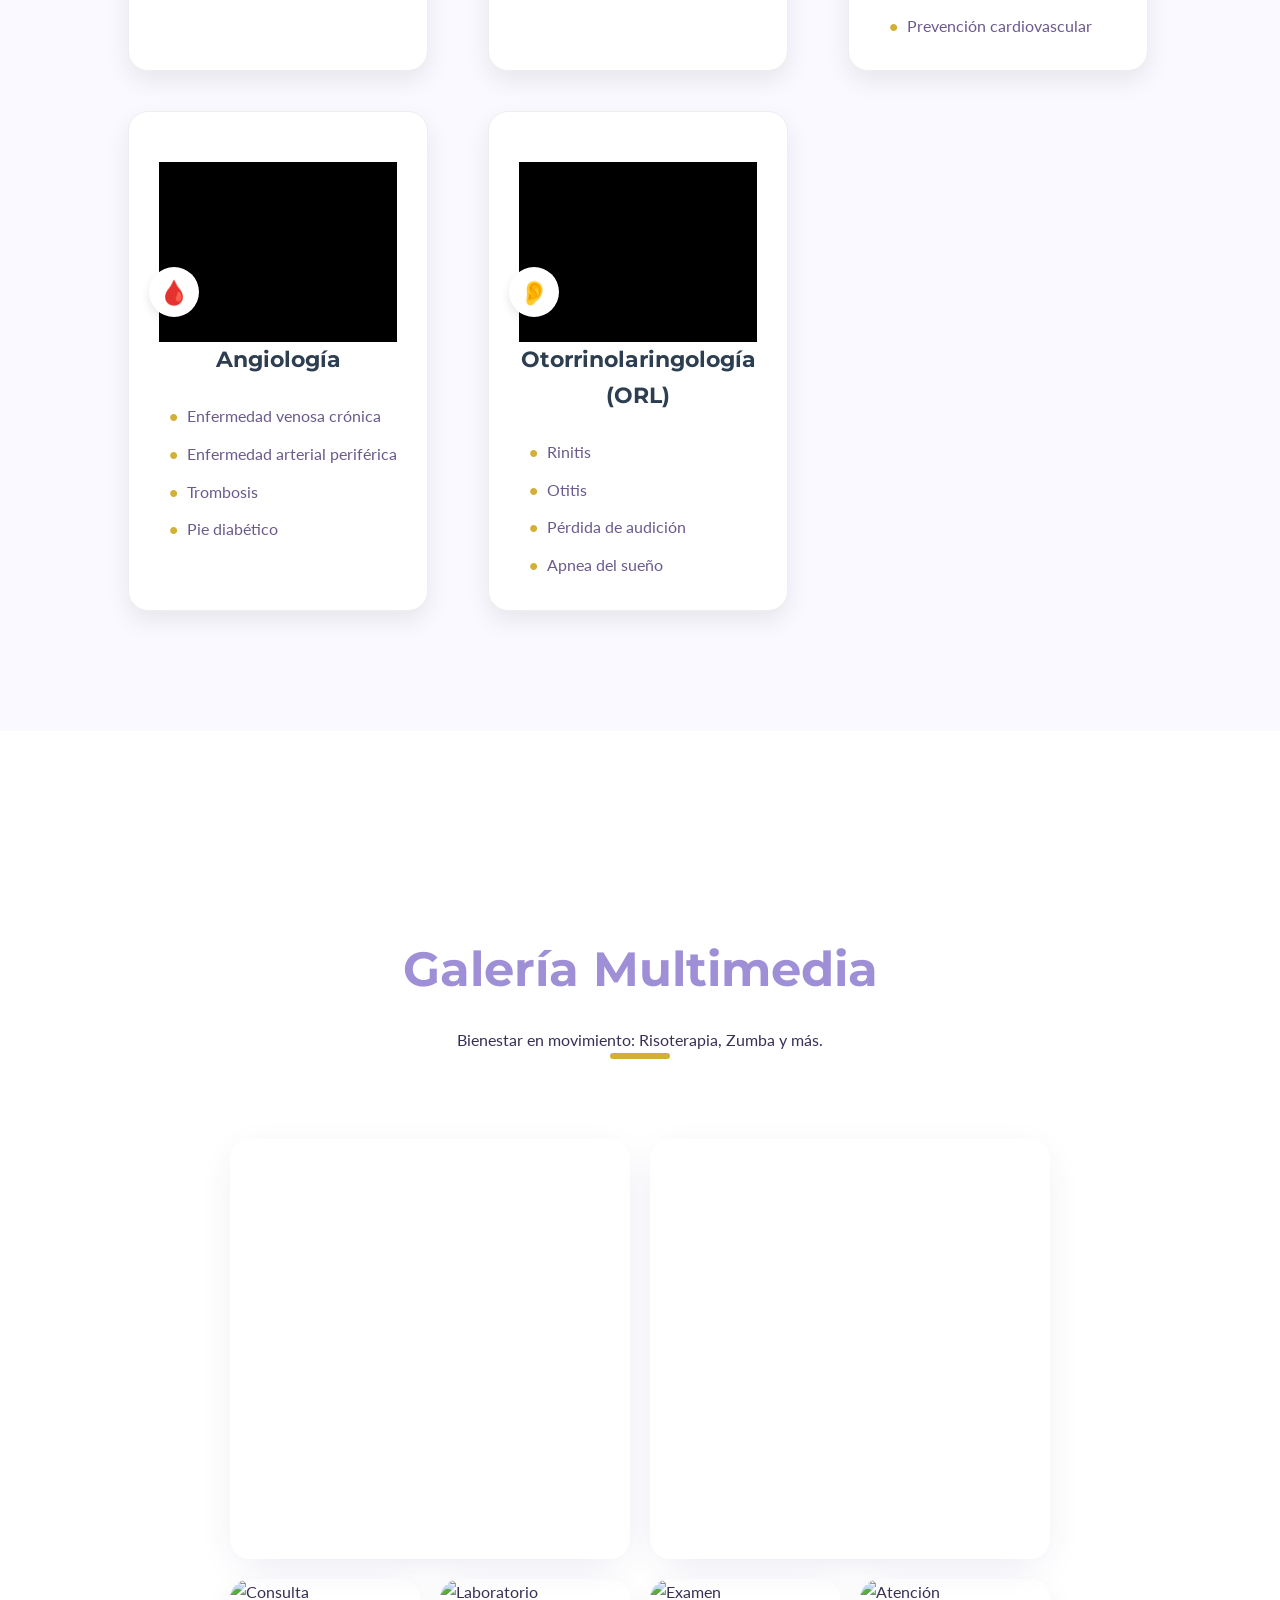
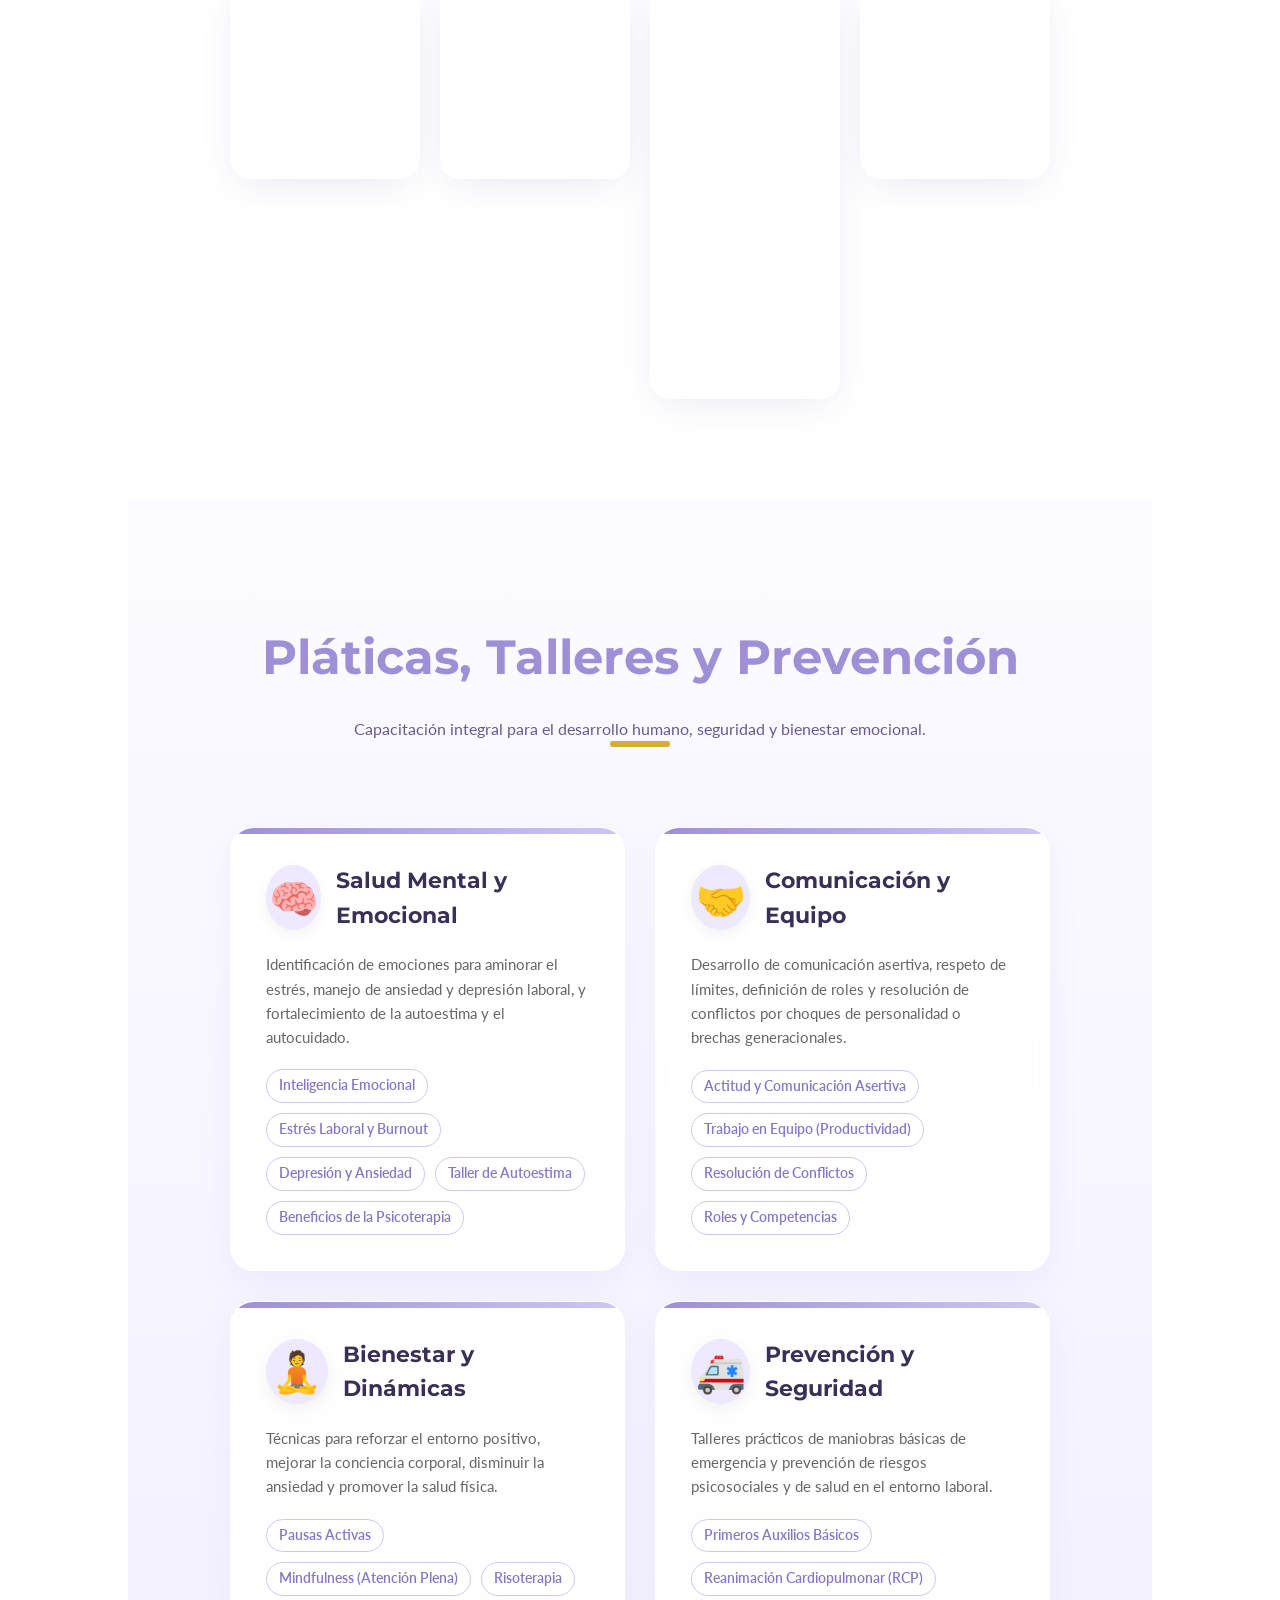
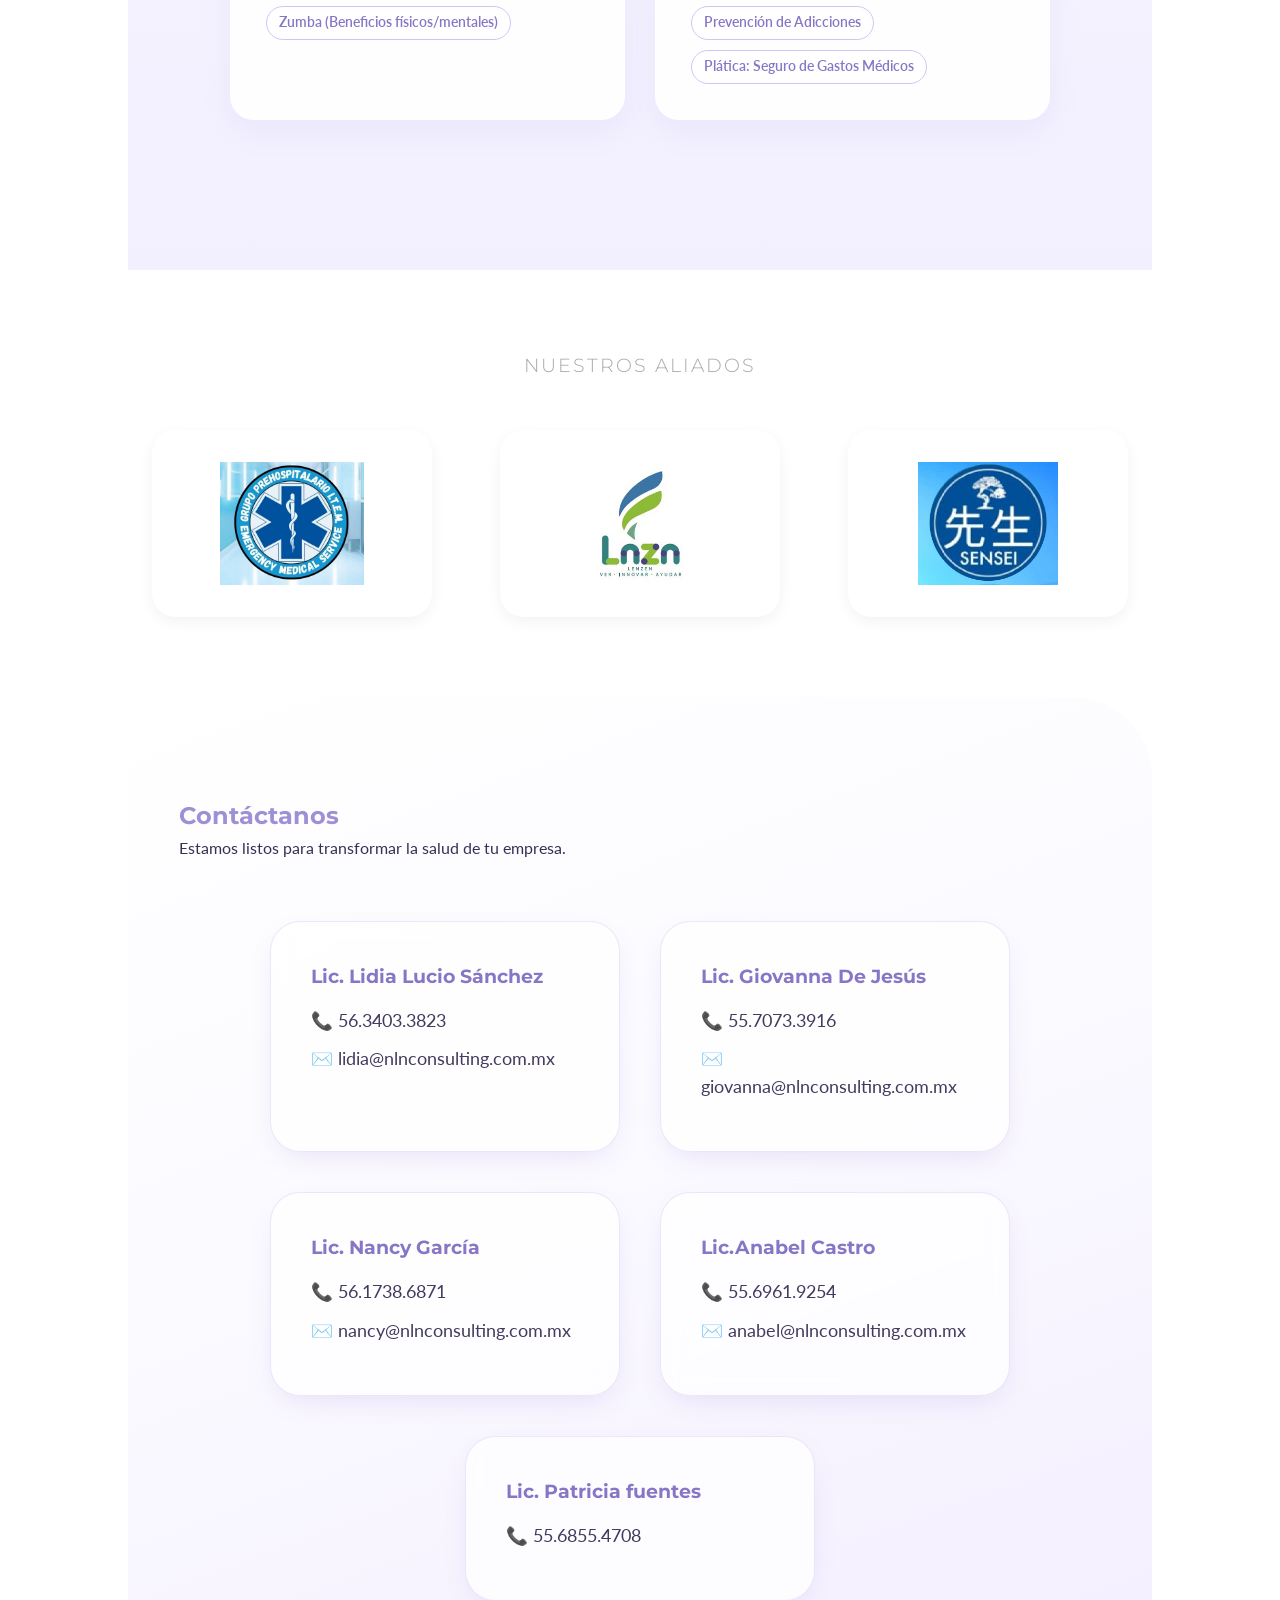
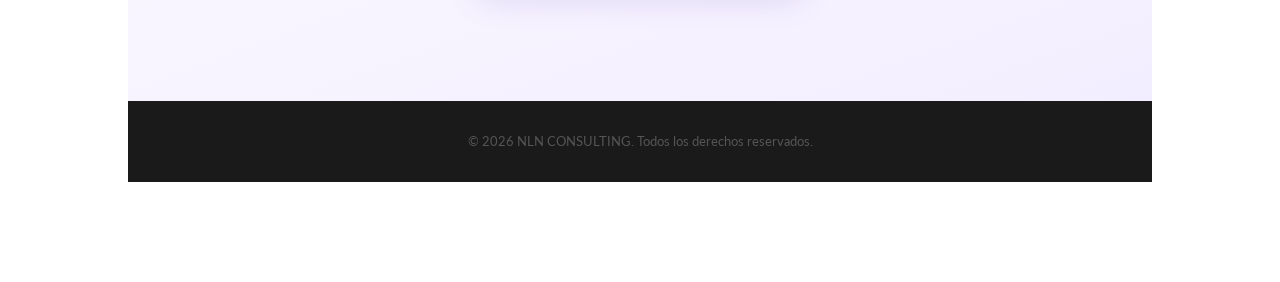
==== commit f2f769d3: "secion video" ====
--- a/index.html
+++ b/index.html
@@ -649,6 +649,192 @@
             margin: 0;
         }
 
+/* --- 8.5) NUEVA SECCIÓN: MULTIMEDIA --- */
+.multimedia-section {
+    background: #ffffff;
+    padding: 100px 10%;
+}
+
+.media-grid {
+    display: grid;
+    grid-template-columns: repeat(4, 1fr);
+    grid-auto-rows: 200px;
+    gap: 20px;
+    max-width: 1200px;
+    margin: 0 auto;
+}
+
+.media-item {
+    position: relative;
+    border-radius: 20px;
+    overflow: hidden;
+    box-shadow: var(--shadow-soft);
+    transition: all 0.4s ease;
+}
+
+.media-item img, .media-item video {
+    width: 100%;
+    height: 100%;
+    object-fit: cover;
+    transition: transform 0.5s ease;
+}
+
+/* Efecto de Hover */
+.media-item:hover {
+    transform: scale(1.02);
+    box-shadow: var(--shadow-hover);
+    z-index: 10;
+}
+
+.media-item:hover img, .media-item:hover video {
+    transform: scale(1.1);
+}
+
+/* Layout Especial (Mosaico) */
+.item-large { grid-column: span 2; grid-row: span 2; }
+.item-tall { grid-row: span 2; }
+
+/* Overlay sutil */
+.media-overlay {
+    position: absolute;
+    inset: 0;
+    background: linear-gradient(to top, rgba(158, 143, 214, 0.4), transparent);
+    opacity: 0;
+    transition: opacity 0.3s;
+    display: flex;
+    align-items: flex-end;
+    padding: 20px;
+    pointer-events: none;
+}
+
+.media-item:hover .media-overlay { opacity: 1; }
+
+.media-overlay span {
+    color: white;
+    font-weight: bold;
+    font-size: 0.9rem;
+    text-transform: uppercase;
+}
+
+/* Ajuste para que el video de YouTube llene el espacio */
+.media-item iframe {
+    width: 100%;
+    height: 100%;
+    border: none;
+    display: block;
+}
+
+/* Opcional: Si quieres que el overlay no estorbe al dar clic al video */
+.media-item:has(iframe) .media-overlay {
+    pointer-events: none; 
+}
+
+
+/* --- ESTILOS DEL MODAL (LIGHTBOX) --- */
+.modal-gallery {
+    position: fixed;
+    inset: 0;
+    background: rgba(58, 47, 85, 0.85); /* Fondo lila oscuro semi-transparente */
+    backdrop-filter: blur(10px);
+    z-index: 2000;
+    display: none; /* Oculto por defecto */
+    align-items: center;
+    justify-content: center;
+    padding: 40px;
+    opacity: 0;
+    transition: opacity 0.4s ease;
+}
+
+.modal-gallery.active {
+    display: flex;
+    opacity: 1;
+}
+
+.modal-content {
+    background: white;
+    max-width: 1000px;
+    width: 100%;
+    border-radius: 30px;
+    overflow: hidden;
+    display: flex;
+    flex-direction: row;
+    box-shadow: 0 25px 50px rgba(0,0,0,0.3);
+    transform: scale(0.8);
+    transition: transform 0.4s cubic-bezier(0.34, 1.56, 0.64, 1);
+}
+
+.modal-gallery.active .modal-content {
+    transform: scale(1);
+}
+
+.modal-media {
+    flex: 1.5;
+    background: #000;
+    display: flex;
+    align-items: center;
+    justify-content: center;
+}
+
+.modal-media img, .modal-media video, .modal-media iframe {
+    width: 100%;
+    height: 100%;
+    object-fit: contain;
+}
+
+.modal-info {
+    flex: 1;
+    padding: 40px;
+    display: flex;
+    flex-direction: column;
+    justify-content: center;
+    background: linear-gradient(135deg, #ffffff 0%, #f8f6ff 100%);
+}
+
+.modal-info h3 {
+    color: var(--primary);
+    font-size: 1.8rem;
+    margin-bottom: 15px;
+}
+
+.modal-info p {
+    color: var(--text-light);
+    line-height: 1.8;
+}
+
+/* Botones de cierre y navegación */
+.close-modal {
+    position: absolute;
+    top: 20px;
+    right: 30px;
+    font-size: 40px;
+    color: white;
+    cursor: pointer;
+    z-index: 2001;
+}
+
+.nav-modal {
+    position: absolute;
+    top: 50%;
+    transform: translateY(-50%);
+    background: rgba(255,255,255,0.2);
+    color: white;
+    border: none;
+    padding: 20px;
+    cursor: pointer;
+    font-size: 24px;
+    border-radius: 50%;
+    transition: 0.3s;
+}
+
+.nav-modal:hover { background: var(--primary); }
+.prev-btn { left: 20px; }
+.next-btn { right: 20px; }
+
+@media (max-width: 768px) {
+    .modal-content { flex-direction: column; }
+    .modal-info { padding: 20px; }
+}
+
     </style>
 </head>
 <body>
@@ -944,6 +1130,61 @@
 
 
     </section>
+
+    <section id="multimedia" class="multimedia-section reveal">
+
+<section id="multimedia" class="multimedia-section reveal">
+    <div class="section-header">
+        <h2>Galería Multimedia</h2>
+        <p>Bienestar en movimiento: Risoterapia, Zumba y más.</p>
+        <div class="line"></div>
+    </div>
+
+    <div class="media-grid">
+        <div class="media-item item-large">
+            <video autoplay muted loop playsinline poster="https://images.unsplash.com/photo-1519494026892-80bbd2d6fd0d?auto=format&fit=crop&q=80">
+                <source src="https://assets.mixkit.co/videos/preview/mixkit-medical-professional-at-work-in-a-hospital-4796-large.mp4" type="video/mp4">
+            </video>
+            <div class="media-overlay"><span>Infraestructura Médica</span></div>
+        </div>
+
+<div class="media-item item-large" 
+     data-type="video" 
+     data-src="zumba_risoterapia.mp4"
+     data-title="Zumba y Risoterapia" 
+     data-description="Nuestras dinámicas de grupo están diseñadas para liberar el estrés, mejorar el clima laboral y recargar de energía positiva a todo tu equipo de trabajo.">
+    
+    <video autoplay muted loop playsinline>
+        <source src="videoplayback.mp4" type="video/mp4">
+        Tu navegador no soporta videos.
+    </video>
+    
+    <div class="media-overlay">
+        <span>Dinámicas: Zumba y Risoterapia</span>
+    </div>
+</div>
+
+        <div class="media-item">
+            <img src="https://images.unsplash.com/photo-1581091226825-a6a2a5aee158?auto=format&fit=crop&q=80" alt="Consulta">
+            <div class="media-overlay"><span>Consultoría</span></div>
+        </div>
+
+        <div class="media-item">
+            <img src="https://images.unsplash.com/photo-1581091226825-a6a2a5aee158?auto=format&fit=crop&q=80" alt="Laboratorio">
+            <div class="media-overlay"><span>Equipamiento</span></div>
+        </div>
+
+        <div class="media-item item-tall">
+            <img src="https://images.unsplash.com/photo-1579684385127-1ef15d508118?auto=format&fit=crop&q=80" alt="Examen">
+            <div class="media-overlay"><span>Especialistas</span></div>
+        </div>
+
+        <div class="media-item">
+            <img src="https://images.unsplash.com/photo-1505751172876-fa1923c5c528?auto=format&fit=crop&q=80" alt="Atención">
+            <div class="media-overlay"><span>Calidez Humana</span></div>
+        </div>
+    </div>
+</section>
 
 <section id="platicas" class="talks-section reveal">
     <div class="section-header">
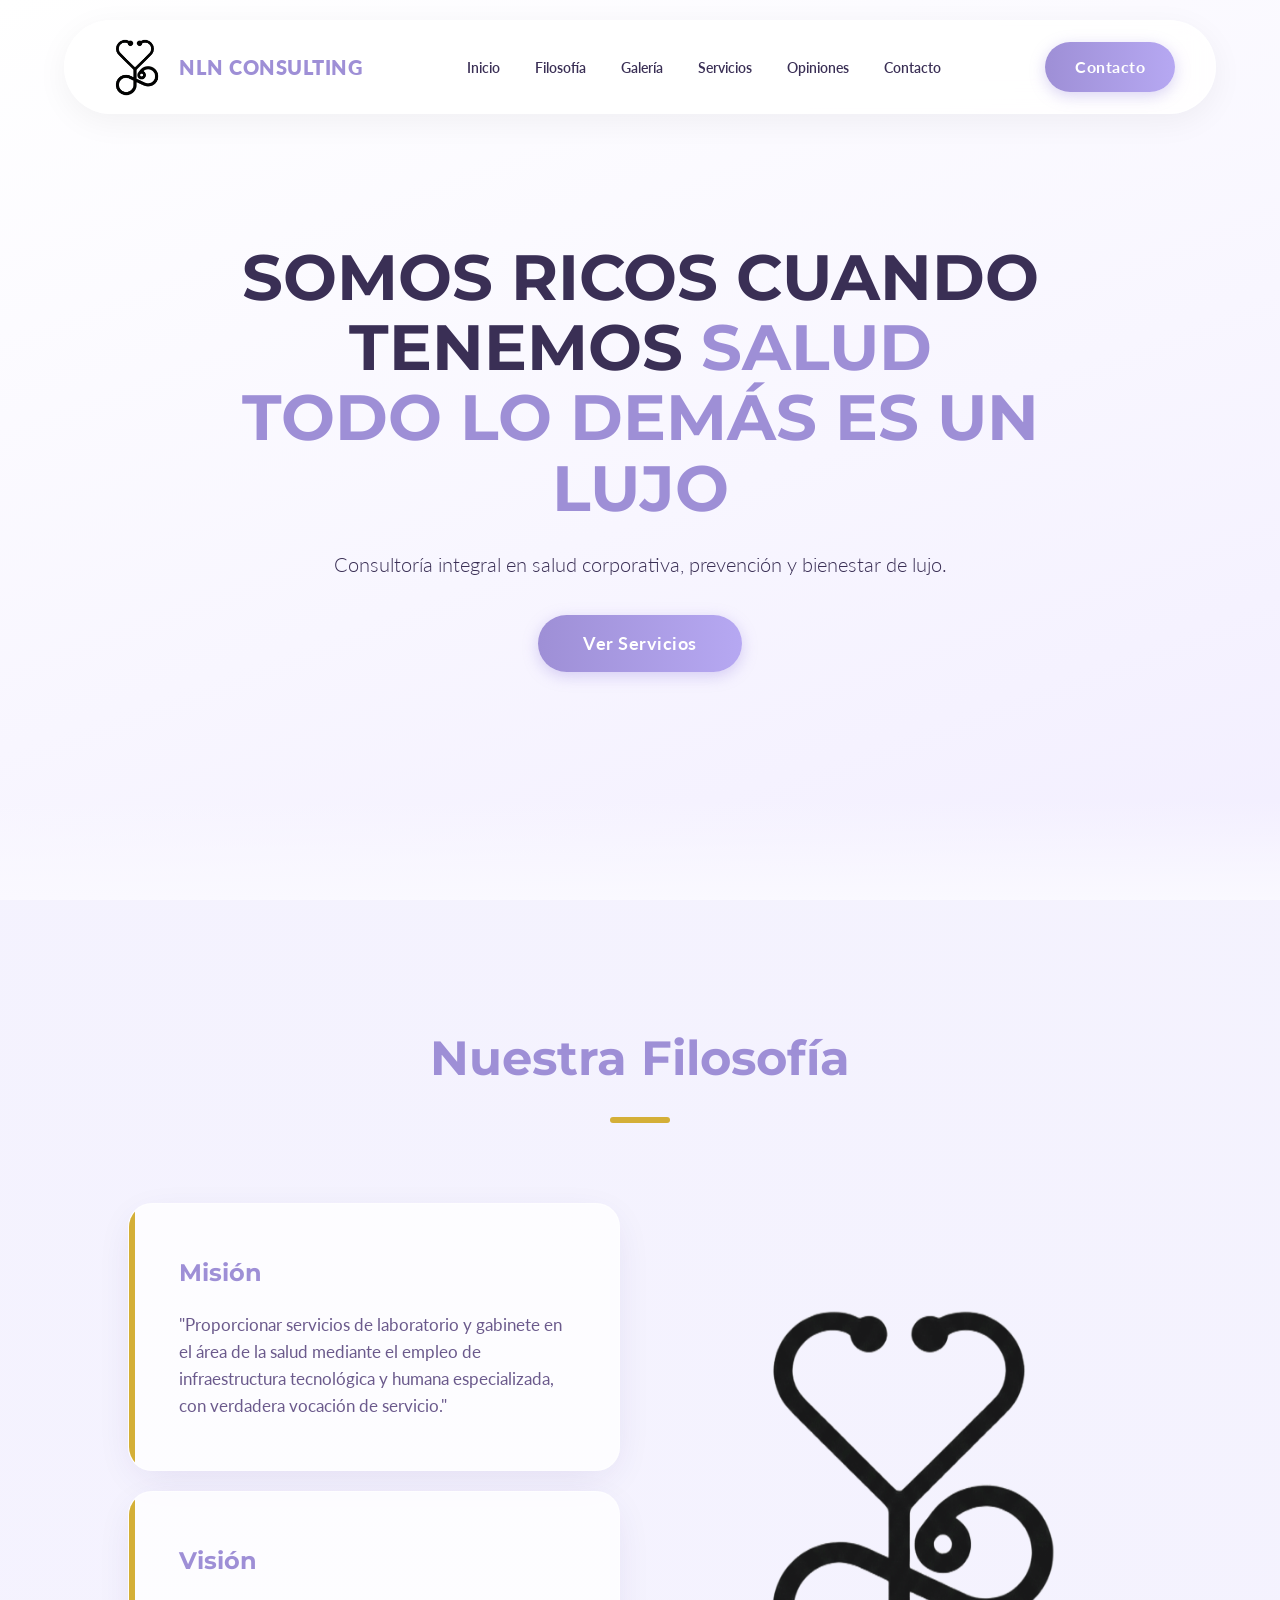
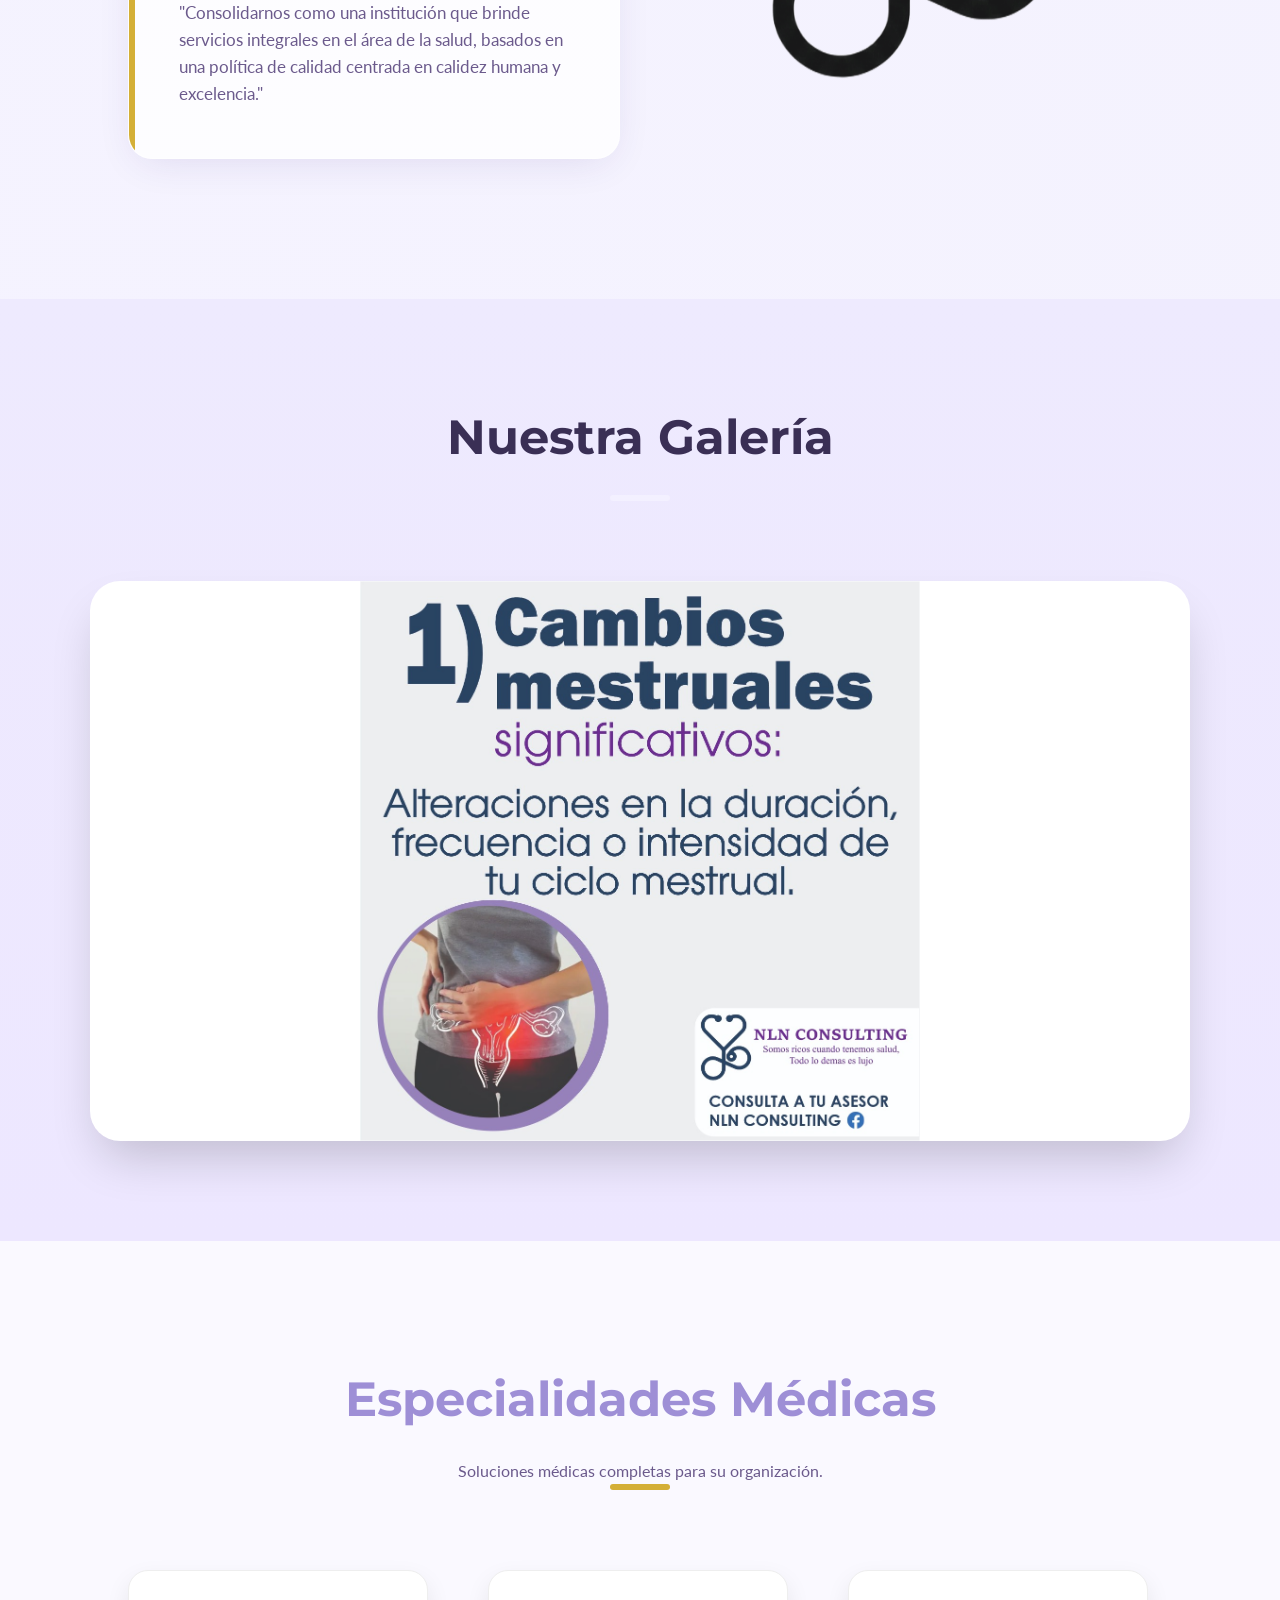
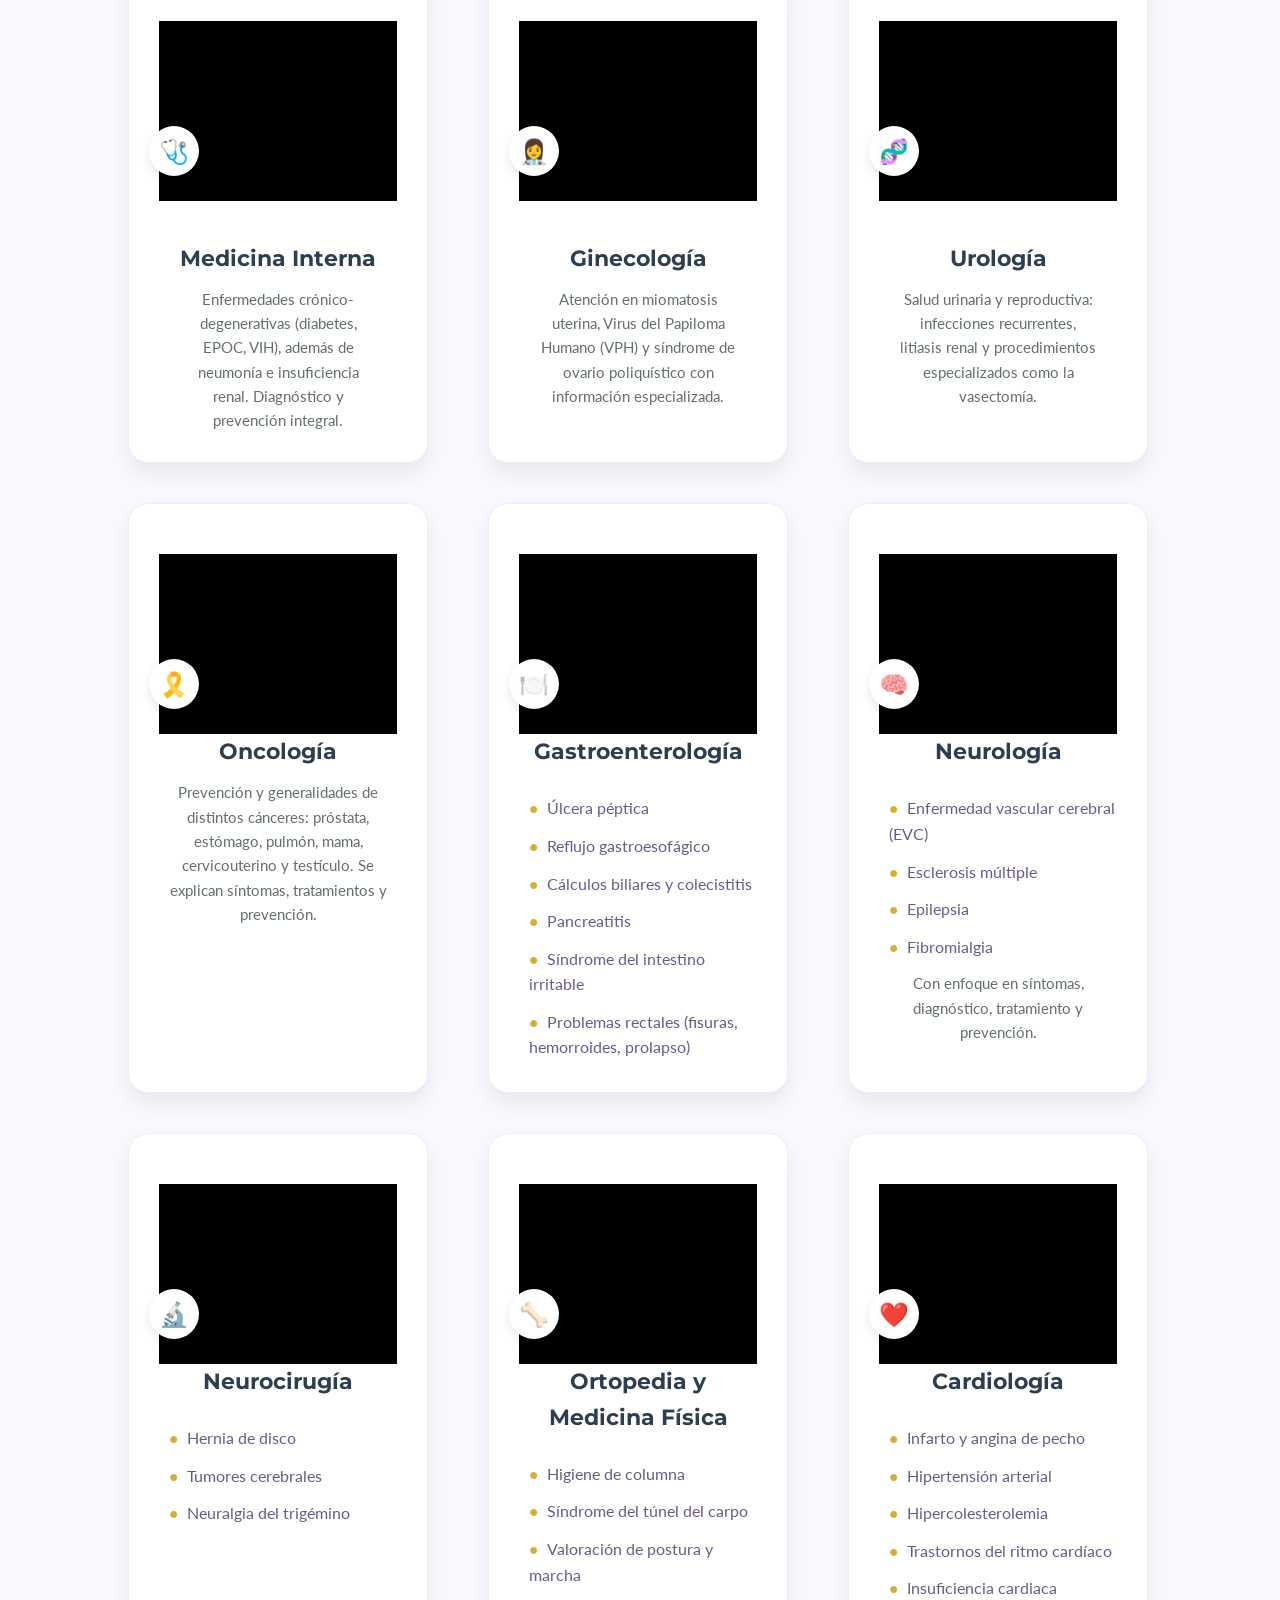
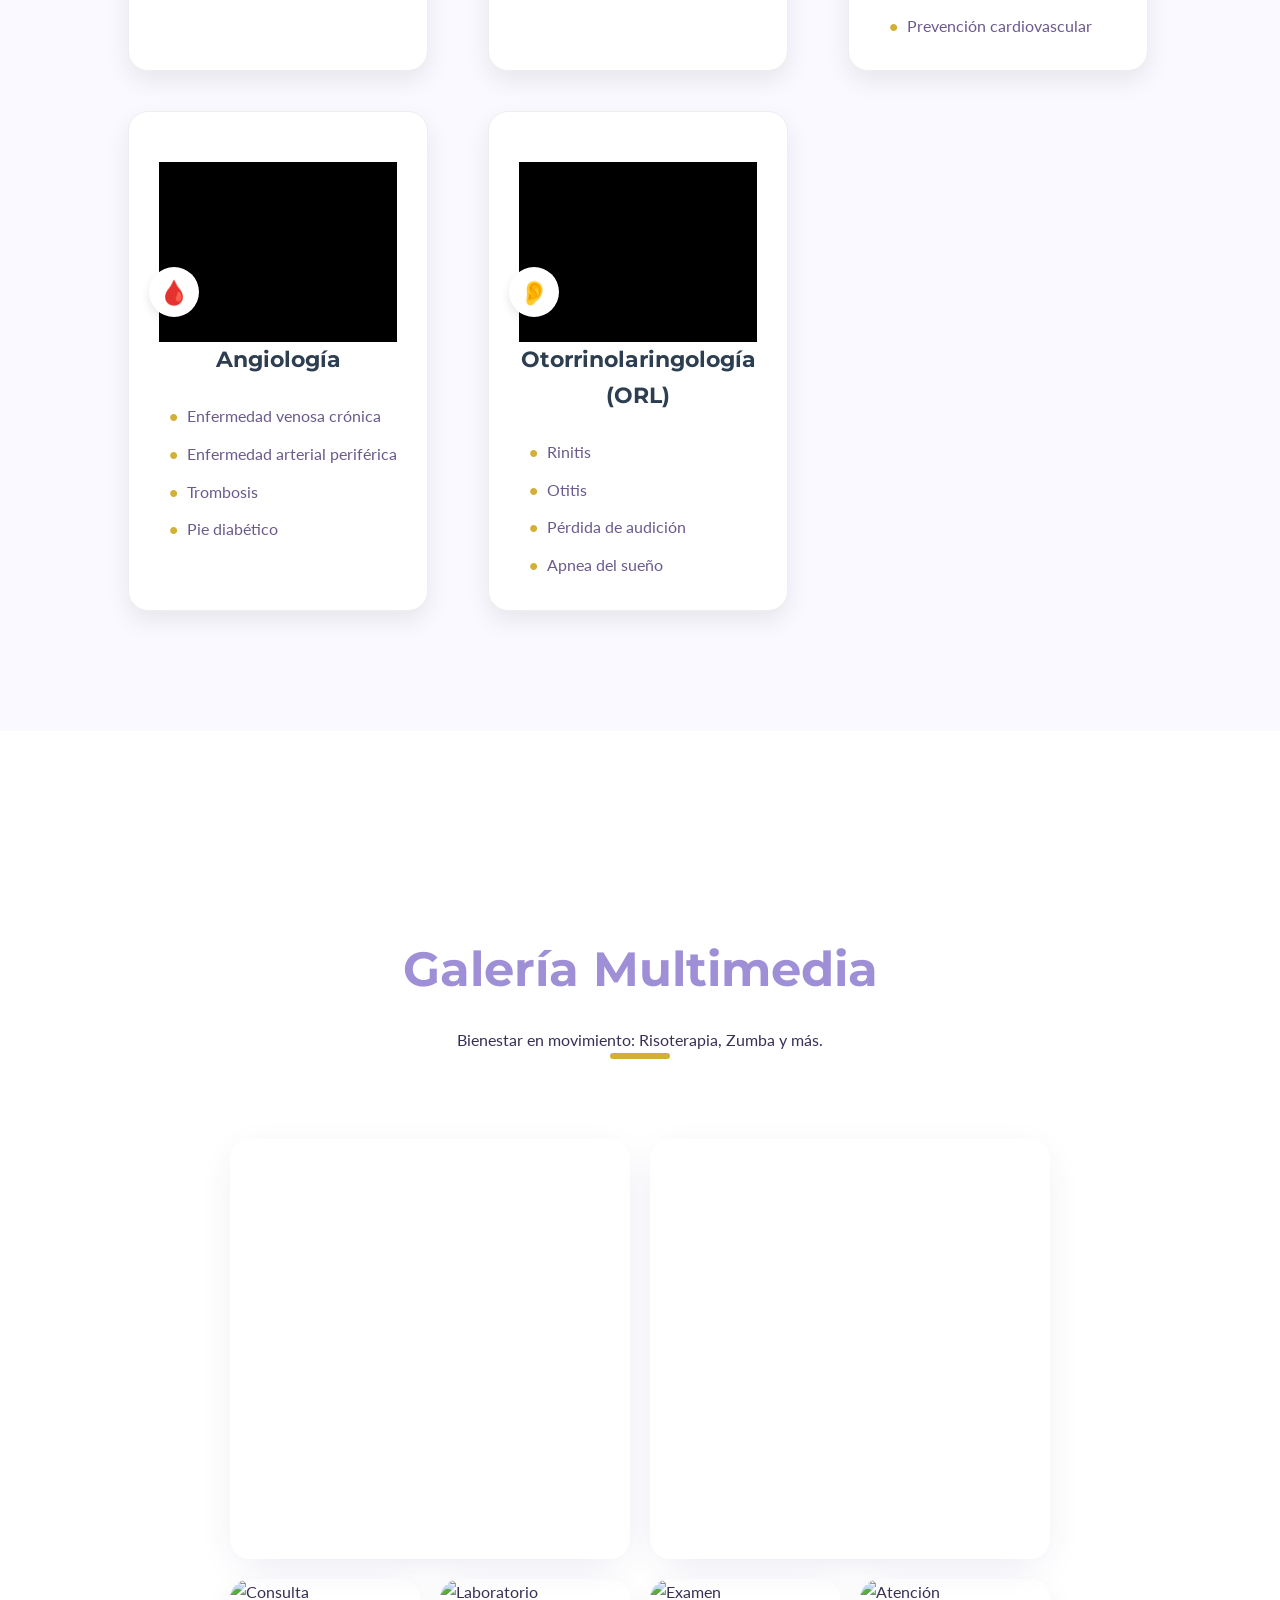
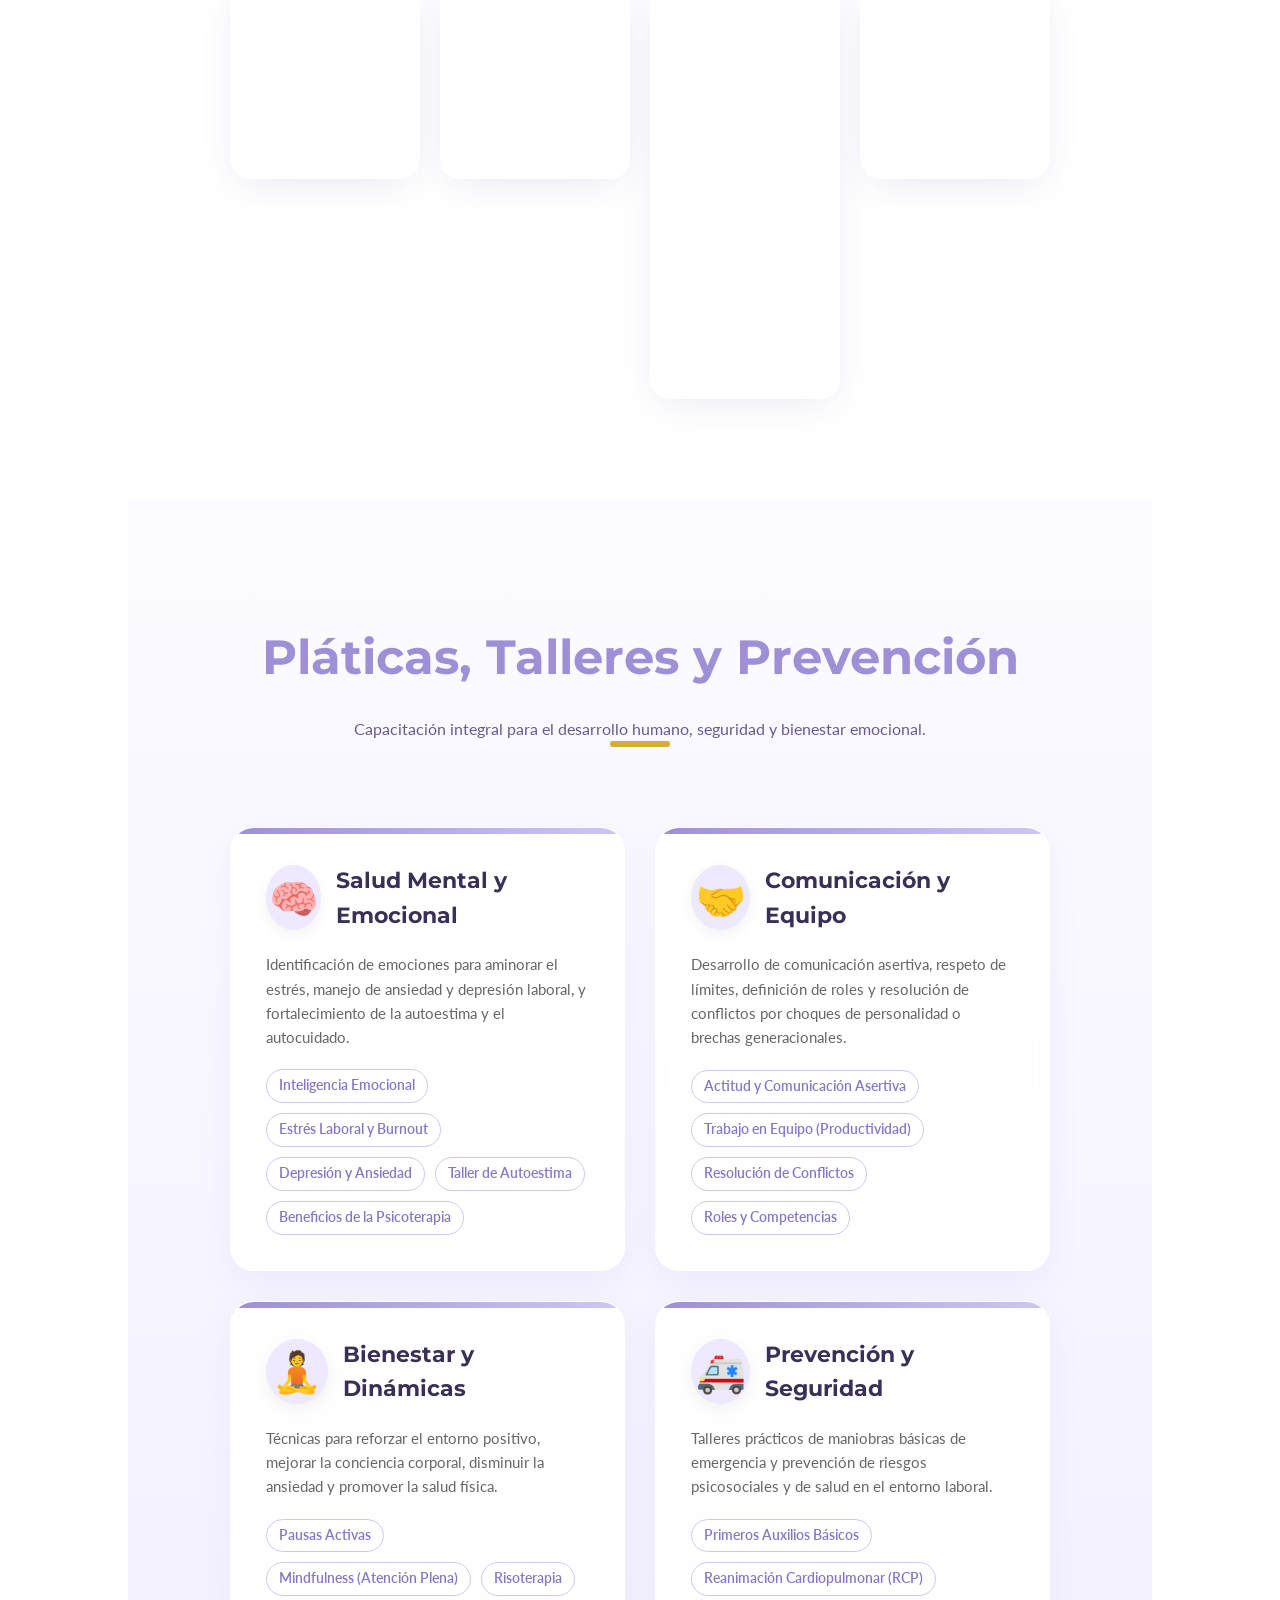
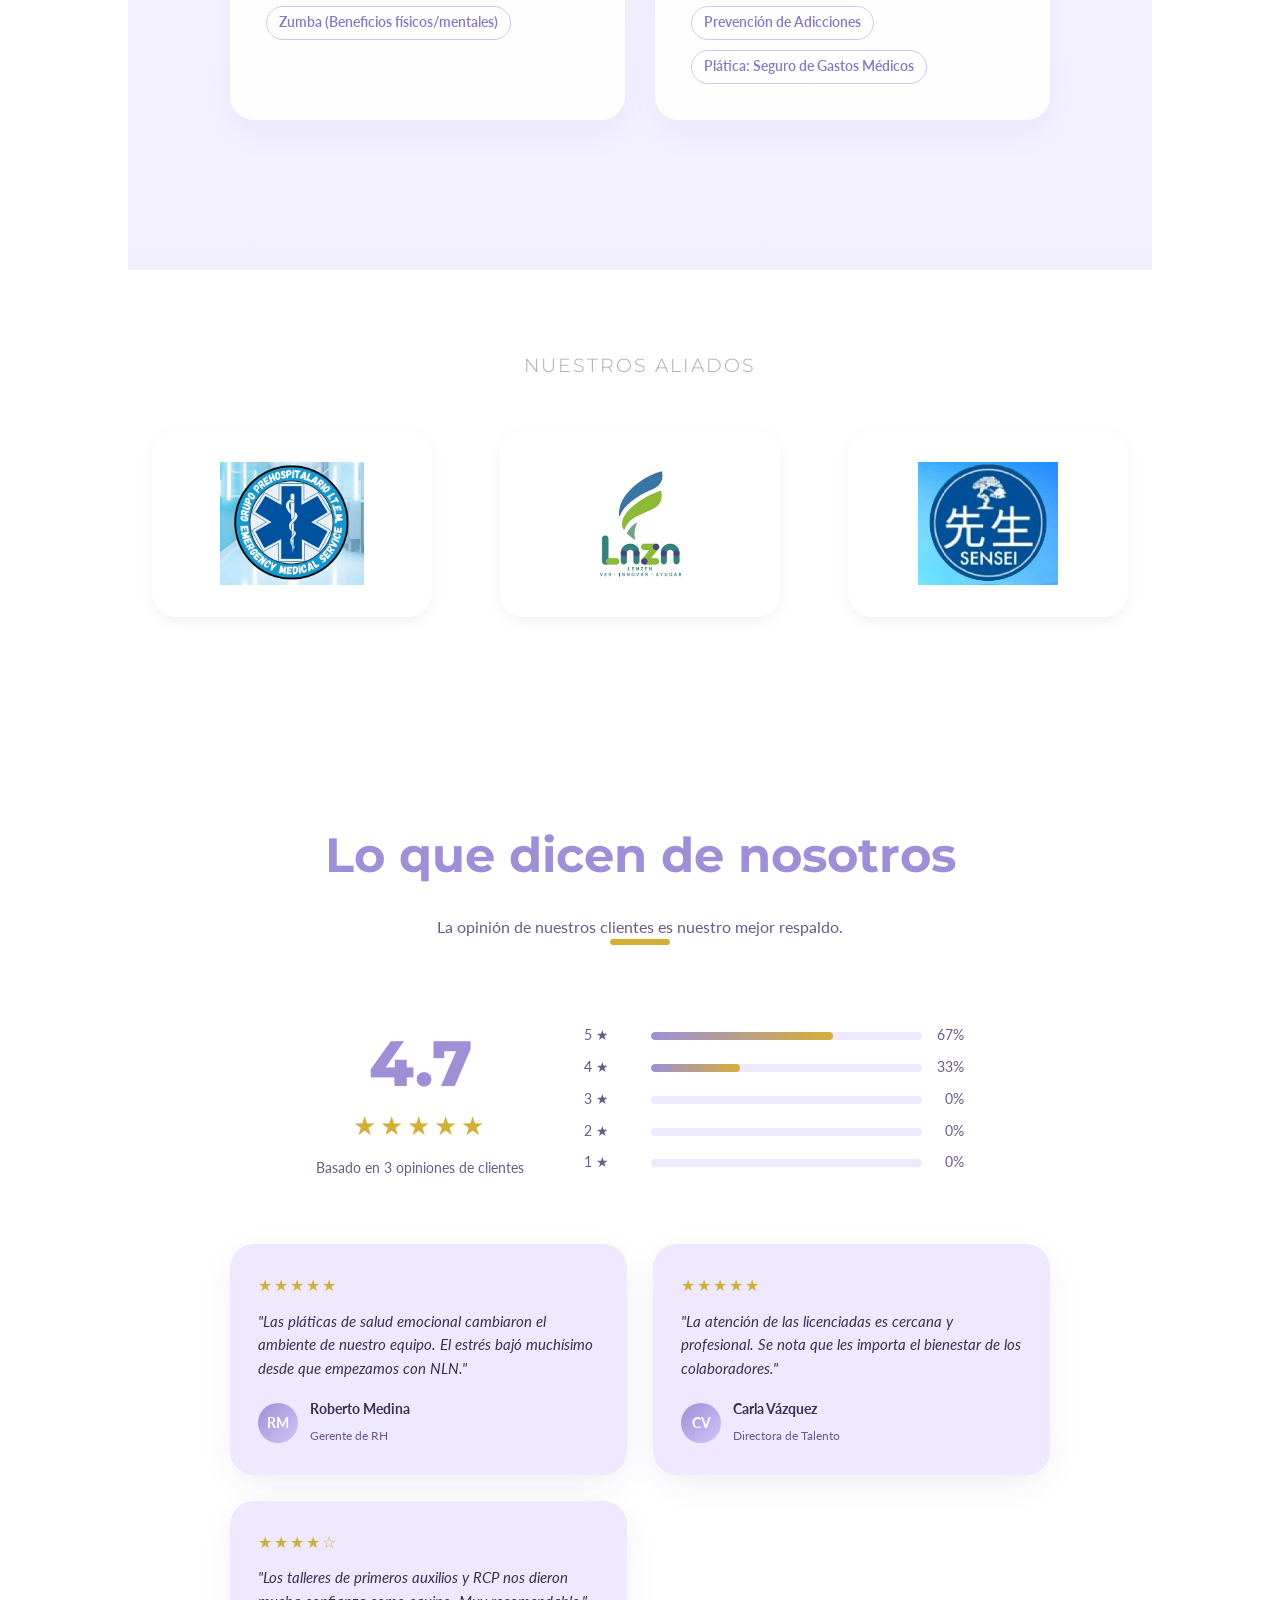
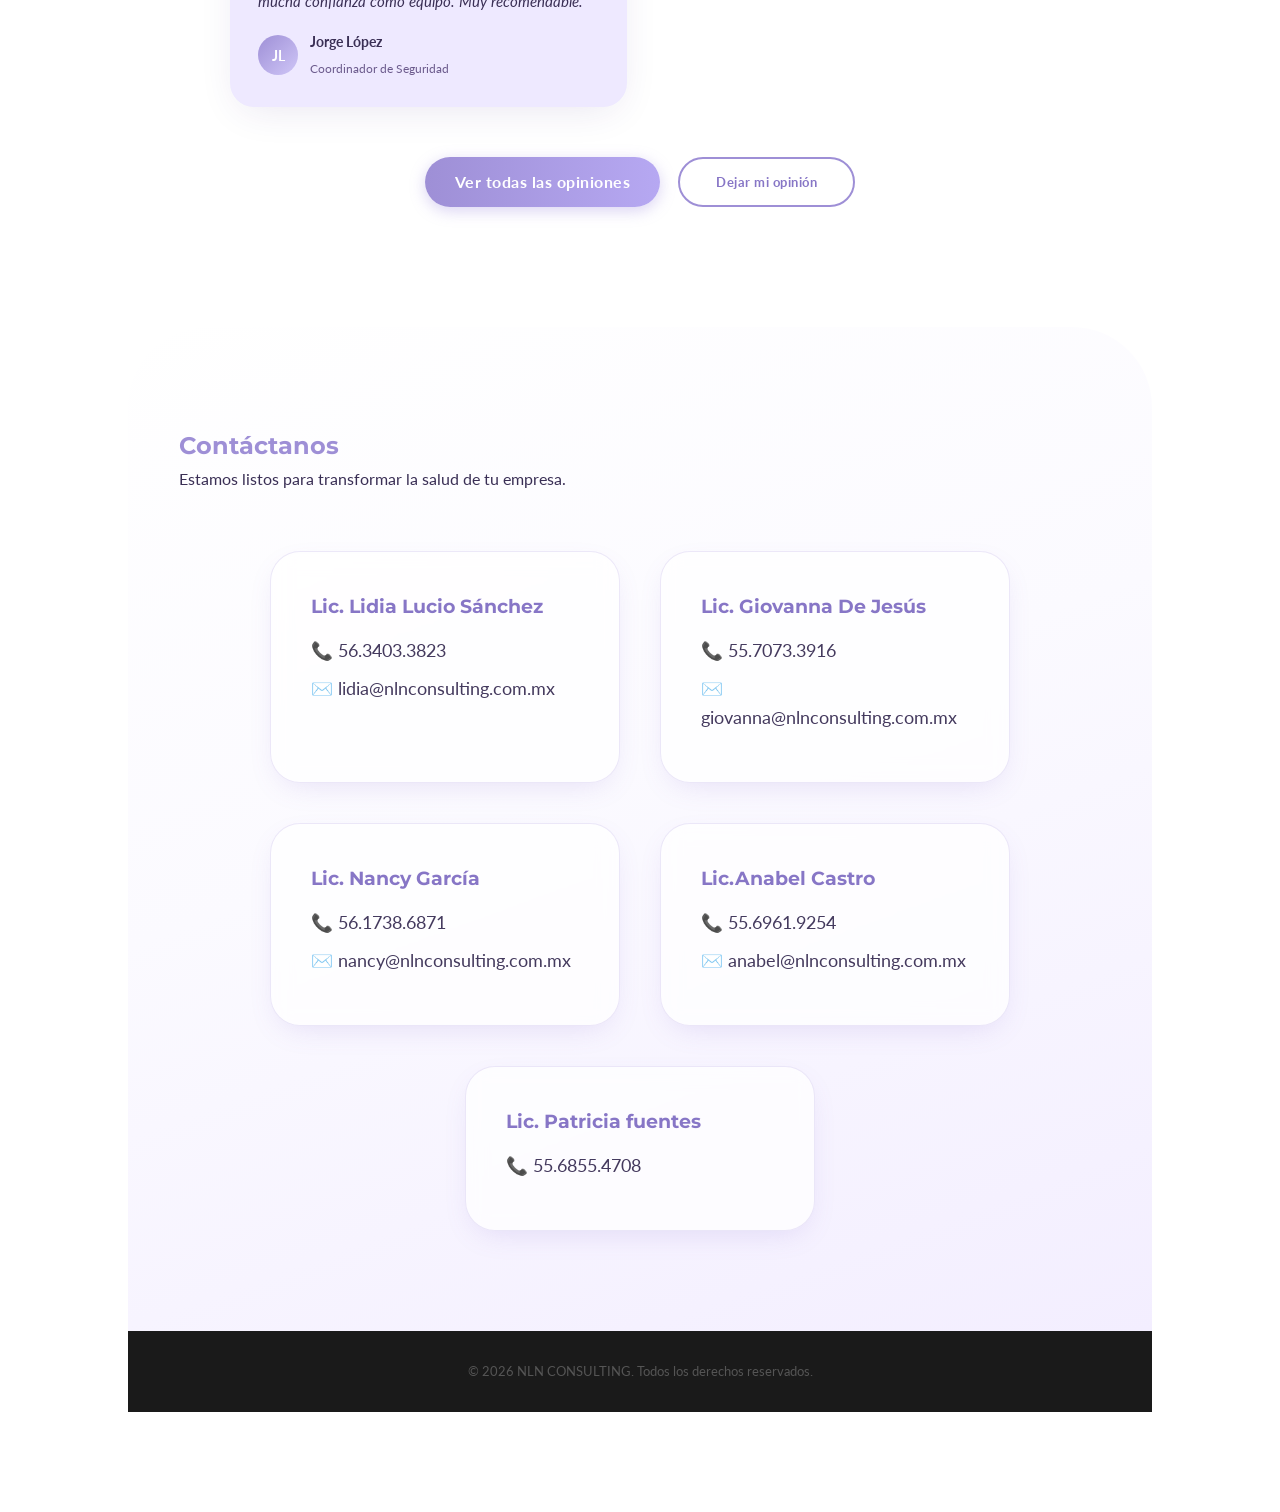
==== commit 21841b89: "prociv comentarios" ====
--- a/index.html
+++ b/index.html
@@ -835,6 +835,150 @@
     .modal-info { padding: 20px; }
 }
 
+/* --- 9) SECCIÓN OPINIONES (RESUMEN EN MURO PRINCIPAL) --- */
+.opiniones-section {
+  background: #ffffff;
+}
+
+.opiniones-resumen {
+  display:flex;
+  align-items:center;
+  justify-content:center;
+  gap: 60px;
+  flex-wrap: wrap;
+  max-width: 1100px;
+  margin: 0 auto 60px;
+}
+
+.calif-global {
+  text-align:center;
+}
+.calif-global .numero {
+  font-family:'Montserrat', sans-serif;
+  font-size: 4rem;
+  font-weight: 800;
+  color: var(--primary);
+  line-height:1;
+}
+.calif-global .estrellas-grandes {
+  color: var(--gold);
+  font-size: 1.6rem;
+  letter-spacing: 4px;
+  margin: 10px 0;
+}
+.calif-global .sub {
+  color: var(--text-light);
+  font-size: .9rem;
+}
+
+.barras-calif {
+  flex: 1;
+  min-width: 260px;
+  max-width: 380px;
+}
+.barra-fila {
+  display:flex;
+  align-items:center;
+  gap: 12px;
+  margin-bottom: 10px;
+  font-size: .85rem;
+  color: var(--text-light);
+}
+.barra-fila span:first-child { width: 55px; flex-shrink:0; }
+.barra-fondo {
+  flex:1;
+  height: 8px;
+  background: var(--secondary-light);
+  border-radius: 10px;
+  overflow: hidden;
+}
+.barra-llenado {
+  height: 100%;
+  background: linear-gradient(90deg, var(--primary), var(--gold));
+  border-radius: 10px;
+}
+.barra-fila span:last-child { width: 30px; text-align:right; flex-shrink:0; }
+
+.opiniones-preview-grid {
+  display:grid;
+  grid-template-columns: repeat(auto-fit, minmax(280px, 1fr));
+  gap: 26px;
+  max-width: 1200px;
+  margin: 0 auto 50px;
+}
+
+.opinion-mini-card {
+  background: var(--secondary-light);
+  border-radius: var(--radius-card);
+  padding: 28px;
+  box-shadow: var(--shadow-soft);
+  transition: transform .3s ease, box-shadow .3s ease;
+}
+.opinion-mini-card:hover { transform: translateY(-6px); box-shadow: var(--shadow-hover); }
+.opinion-mini-card .estrellas { color: var(--gold); font-size: 1rem; margin-bottom: 12px; letter-spacing:2px; }
+.opinion-mini-card p { font-style: italic; color: var(--text-main); font-size: .92rem; margin-bottom: 18px; }
+.opinion-mini-card .autor { display:flex; align-items:center; gap: 12px; }
+.opinion-mini-card .avatar-mini {
+  width:40px; height:40px; border-radius:50%;
+  background: linear-gradient(135deg, var(--primary), var(--secondary));
+  display:flex; align-items:center; justify-content:center;
+  color:white; font-weight:700; font-size:.9rem; flex-shrink:0;
+}
+.opinion-mini-card .autor strong { display:block; font-size:.88rem; }
+.opinion-mini-card .autor span { font-size:.75rem; color: var(--text-light); }
+
+.opiniones-cta { text-align:center; display:flex; gap:18px; justify-content:center; flex-wrap:wrap; }
+.btn-secundario {
+  display:inline-block;
+  padding: 15px 36px;
+  border: 2px solid var(--primary);
+  color: var(--primary-dark);
+  border-radius: var(--radius-btn);
+  text-decoration:none;
+  font-weight:bold;
+  transition: all .3s ease;
+  letter-spacing:.5px;
+}
+.btn-secundario:hover { background: var(--primary); color:white; transform: translateY(-3px); }
+
+@media (max-width: 700px) {
+  .opiniones-resumen { gap: 30px; }
+  .calif-global .numero { font-size: 3rem; }
+}
+
+/* --- Formulario inline de opiniones (dentro del index) --- */
+.opinion-form-inline {
+  max-width: 620px;
+  margin: 40px auto 0;
+  background: var(--secondary-light);
+  border-radius: var(--radius-card);
+  padding: 36px;
+  box-shadow: var(--shadow-soft);
+}
+.of-fila { display:flex; gap: 20px; flex-wrap: wrap; }
+.of-fila .of-campo { flex:1; min-width: 220px; }
+.of-campo { margin-bottom: 20px; }
+.of-campo label { display:block; font-weight:700; margin-bottom:8px; font-size:.88rem; color: var(--text-main); }
+.of-campo input[type="text"], .of-campo textarea {
+  width:100%; padding: 12px 16px; border-radius: 12px;
+  border: 2px solid var(--secondary); font-family:'Lato',sans-serif;
+  font-size:.92rem; color: var(--text-main); background:white;
+}
+.of-campo input:focus, .of-campo textarea:focus { outline:none; border-color: var(--primary); }
+.of-campo textarea { resize:vertical; min-height:100px; }
+.of-rating { display:flex; gap:6px; font-size:1.6rem; direction:rtl; justify-content:flex-end; }
+.of-rating input { display:none; }
+.of-rating label { color: var(--secondary); cursor:pointer; transition:color .2s ease; }
+.of-rating input:checked ~ label, .of-rating label:hover, .of-rating label:hover ~ label { color: var(--gold); }
+.of-nota { text-align:center; font-size:.8rem; color: var(--text-light); margin-top:14px; }
+
+/* Badge para opiniones recién agregadas por un visitante */
+.opinion-mini-card .badge-nueva {
+  display:inline-block; background: var(--gold); color:white; font-size:.65rem;
+  font-weight:700; padding: 3px 10px; border-radius: 20px; text-transform: uppercase;
+  margin-bottom: 10px; letter-spacing:.5px;
+}
+
     </style>
 </head>
 <body>
@@ -849,6 +993,7 @@
             <li><a href="#nosotros">Filosofía</a></li>
             <li><a href="#galeria">Galería</a></li>
             <li><a href="#servicios">Servicios</a></li>
+            <li><a href="#opiniones">Opiniones</a></li>
             <li><a href="#contacto">Contacto</a></li>
         </ul>
         <a href="#contacto" class="btn-cita">Contacto</a>
@@ -1294,6 +1439,74 @@
     </a>
   </div>
 </div>
+
+    <section id="opiniones" class="opiniones-section reveal">
+        <div class="section-header">
+            <h2>Lo que dicen de nosotros</h2>
+            <p style="color:var(--text-light);">La opinión de nuestros clientes es nuestro mejor respaldo.</p>
+            <div class="line"></div>
+        </div>
+
+        <div class="opiniones-resumen">
+            <div class="calif-global">
+                <div class="numero" id="calNumero">4.9</div>
+                <div class="estrellas-grandes" id="calEstrellas">★★★★★</div>
+                <div class="sub" id="calSub">Basado en opiniones de clientes</div>
+            </div>
+
+            <div class="barras-calif" id="calBarras">
+                <div class="barra-fila"><span>5 ★</span><div class="barra-fondo"><div class="barra-llenado" style="width:0%;"></div></div><span>0%</span></div>
+                <div class="barra-fila"><span>4 ★</span><div class="barra-fondo"><div class="barra-llenado" style="width:0%;"></div></div><span>0%</span></div>
+                <div class="barra-fila"><span>3 ★</span><div class="barra-fondo"><div class="barra-llenado" style="width:0%;"></div></div><span>0%</span></div>
+                <div class="barra-fila"><span>2 ★</span><div class="barra-fondo"><div class="barra-llenado" style="width:0%;"></div></div><span>0%</span></div>
+                <div class="barra-fila"><span>1 ★</span><div class="barra-fondo"><div class="barra-llenado" style="width:0%;"></div></div><span>0%</span></div>
+            </div>
+        </div>
+
+        <div class="opiniones-preview-grid" id="opinionesPreviewGrid">
+            <!-- Las tarjetas se generan automáticamente con JS (ver script al final) -->
+        </div>
+
+        <div class="opiniones-cta">
+            <a href="testimonios.html" class="btn-cita">Ver todas las opiniones</a>
+            <button type="button" class="btn-secundario" id="btnAbrirFormulario" style="border:2px solid var(--primary); background:transparent; cursor:pointer; font-family:'Lato',sans-serif;">Dejar mi opinión</button>
+        </div>
+
+        <!-- Formulario inline, oculto hasta que se pica "Dejar mi opinión" -->
+        <div class="opinion-form-inline" id="opinionFormInline" style="display:none;">
+            <form id="formOpinionIndex">
+                <div class="of-fila">
+                    <div class="of-campo">
+                        <label for="ofNombre">Nombre</label>
+                        <input type="text" id="ofNombre" required placeholder="Tu nombre completo">
+                    </div>
+                    <div class="of-campo">
+                        <label for="ofEmpresa">Empresa / Puesto (opcional)</label>
+                        <input type="text" id="ofEmpresa" placeholder="Ej. Gerente de RH">
+                    </div>
+                </div>
+
+                <div class="of-campo">
+                    <label>Calificación</label>
+                    <div class="of-rating">
+                        <input type="radio" id="ofE5" name="ofRating" value="5" checked><label for="ofE5">★</label>
+                        <input type="radio" id="ofE4" name="ofRating" value="4"><label for="ofE4">★</label>
+                        <input type="radio" id="ofE3" name="ofRating" value="3"><label for="ofE3">★</label>
+                        <input type="radio" id="ofE2" name="ofRating" value="2"><label for="ofE2">★</label>
+                        <input type="radio" id="ofE1" name="ofRating" value="1"><label for="ofE1">★</label>
+                    </div>
+                </div>
+
+                <div class="of-campo">
+                    <label for="ofOpinion">Tu opinión</label>
+                    <textarea id="ofOpinion" required placeholder="Cuéntanos cómo fue tu experiencia con NLN Consulting..."></textarea>
+                </div>
+
+                <button type="submit" class="btn-cita" style="border:none; width:100%; cursor:pointer;">Publicar mi opinión</button>
+                <p class="of-nota">✨ Tu opinión se publica al instante aquí y en la página de opiniones.</p>
+            </form>
+        </div>
+    </section>
 
     <section id="contacto" class="contact reveal">
         <div class="container">
@@ -1375,6 +1588,131 @@
         window.addEventListener('scroll', revealOnScroll);
         // Llamar una vez al inicio para cargar lo que ya se ve
         revealOnScroll();
+
+        // ============================================================
+        // 4. SISTEMA DE OPINIONES
+        // ============================================================
+        // Ahora mismo esto guarda las opiniones en el navegador de cada
+        // visitante (localStorage), por eso solo TÚ ves las que dejas
+        // en TU navegador de momento. Cuando tengas tu servidor listo,
+        // solo reemplaza el CONTENIDO de las 2 funciones de abajo
+        // (obtenerOpiniones y guardarOpinion) por un fetch() a tu API.
+        // El resto del código (renderizado, formulario, etc.) no
+        // necesita cambiar nada. Así queda todo listo para el cambio.
+
+        const OpinionesStore = {
+            CLAVE: 'nln_opiniones',
+
+            // 🔧 AQUÍ CONECTAS TU SERVIDOR (lectura):
+            // reemplaza por: return await fetch('https://tu-servidor.com/api/opiniones').then(r => r.json());
+            obtenerOpiniones: function () {
+                const guardado = localStorage.getItem(this.CLAVE);
+                return guardado ? JSON.parse(guardado) : [];
+            },
+
+            // 🔧 AQUÍ CONECTAS TU SERVIDOR (escritura):
+            // reemplaza por: await fetch('https://tu-servidor.com/api/opiniones', {
+            //   method:'POST', headers:{'Content-Type':'application/json'}, body: JSON.stringify(opinion)
+            // });
+            guardarOpinion: function (opinion) {
+                const opiniones = this.obtenerOpiniones();
+                opiniones.unshift(opinion); // la más nueva primero
+                localStorage.setItem(this.CLAVE, JSON.stringify(opiniones));
+            }
+        };
+
+        // Opiniones de ejemplo/base (las que ya tenías redactadas)
+        const opinionesBase = [
+            { nombre:'Roberto Medina', empresa:'Gerente de RH', rating:5, opinion:'Las pláticas de salud emocional cambiaron el ambiente de nuestro equipo. El estrés bajó muchísimo desde que empezamos con NLN.', nueva:false },
+            { nombre:'Carla Vázquez', empresa:'Directora de Talento', rating:5, opinion:'La atención de las licenciadas es cercana y profesional. Se nota que les importa el bienestar de los colaboradores.', nueva:false },
+            { nombre:'Jorge López', empresa:'Coordinador de Seguridad', rating:4, opinion:'Los talleres de primeros auxilios y RCP nos dieron mucha confianza como equipo. Muy recomendable.', nueva:false }
+        ];
+
+        function iniciales(nombre) {
+            return nombre.trim().split(' ').filter(Boolean).slice(0,2).map(p => p[0].toUpperCase()).join('');
+        }
+
+        function escaparHTML(texto) {
+            const div = document.createElement('div');
+            div.textContent = texto;
+            return div.innerHTML;
+        }
+
+        function renderOpinionesIndex() {
+            const grid = document.getElementById('opinionesPreviewGrid');
+            if (!grid) return;
+
+            const guardadas = OpinionesStore.obtenerOpiniones().map(o => ({...o, nueva:true}));
+            const todas = [...guardadas, ...opinionesBase];
+
+            // Vista previa: mostramos hasta 6 en el index
+            grid.innerHTML = todas.slice(0, 6).map(o => `
+                <div class="opinion-mini-card">
+                    ${o.nueva ? '<span class="badge-nueva">Nueva</span><br>' : ''}
+                    <div class="estrellas">${'★'.repeat(o.rating)}${'☆'.repeat(5-o.rating)}</div>
+                    <p>"${escaparHTML(o.opinion)}"</p>
+                    <div class="autor">
+                        <div class="avatar-mini">${iniciales(o.nombre)}</div>
+                        <div><strong>${escaparHTML(o.nombre)}</strong><span>${escaparHTML(o.empresa || '')}</span></div>
+                    </div>
+                </div>
+            `).join('');
+
+            // Recalcular resumen de calificaciones (promedio y barras)
+            const total = todas.length;
+            if (total === 0) return;
+            const promedio = (todas.reduce((s,o) => s + Number(o.rating), 0) / total);
+            document.getElementById('calNumero').textContent = promedio.toFixed(1);
+            document.getElementById('calEstrellas').textContent = '★'.repeat(Math.round(promedio)) + '☆'.repeat(5-Math.round(promedio));
+            document.getElementById('calSub').textContent = `Basado en ${total} opinion${total===1?'':'es'} de clientes`;
+
+            const conteos = [5,4,3,2,1].map(n => todas.filter(o => Number(o.rating) === n).length);
+            const barras = document.querySelectorAll('#calBarras .barra-fila');
+            conteos.forEach((cuenta, i) => {
+                const pct = Math.round((cuenta/total)*100);
+                barras[i].querySelector('.barra-llenado').style.width = pct + '%';
+                barras[i].querySelector('span:last-child').textContent = pct + '%';
+            });
+        }
+
+        // Mostrar/ocultar formulario inline
+        const btnAbrir = document.getElementById('btnAbrirFormulario');
+        const formInline = document.getElementById('opinionFormInline');
+        if (btnAbrir) {
+            btnAbrir.addEventListener('click', () => {
+                const abierto = formInline.style.display === 'block';
+                formInline.style.display = abierto ? 'none' : 'block';
+                btnAbrir.textContent = abierto ? 'Dejar mi opinión' : 'Cancelar';
+                if (!abierto) formInline.scrollIntoView({ behavior:'smooth', block:'center' });
+            });
+        }
+
+        // Guardar nueva opinión desde el index
+        const formIndex = document.getElementById('formOpinionIndex');
+        if (formIndex) {
+            formIndex.addEventListener('submit', function (e) {
+                e.preventDefault();
+                const nombre = document.getElementById('ofNombre').value.trim();
+                const empresa = document.getElementById('ofEmpresa').value.trim();
+                const rating = document.querySelector('input[name="ofRating"]:checked').value;
+                const opinion = document.getElementById('ofOpinion').value.trim();
+
+                OpinionesStore.guardarOpinion({
+                    nombre, empresa, rating: Number(rating), opinion,
+                    fecha: new Date().toISOString()
+                });
+
+                formIndex.reset();
+                formInline.style.display = 'none';
+                btnAbrir.textContent = 'Dejar mi opinión';
+                renderOpinionesIndex();
+
+                // Pequeño mensaje de agradecimiento
+                alert('¡Gracias por tu opinión! Ya se publicó en esta página. 💜');
+            });
+        }
+
+        renderOpinionesIndex();
     </script>
 
 </body>
